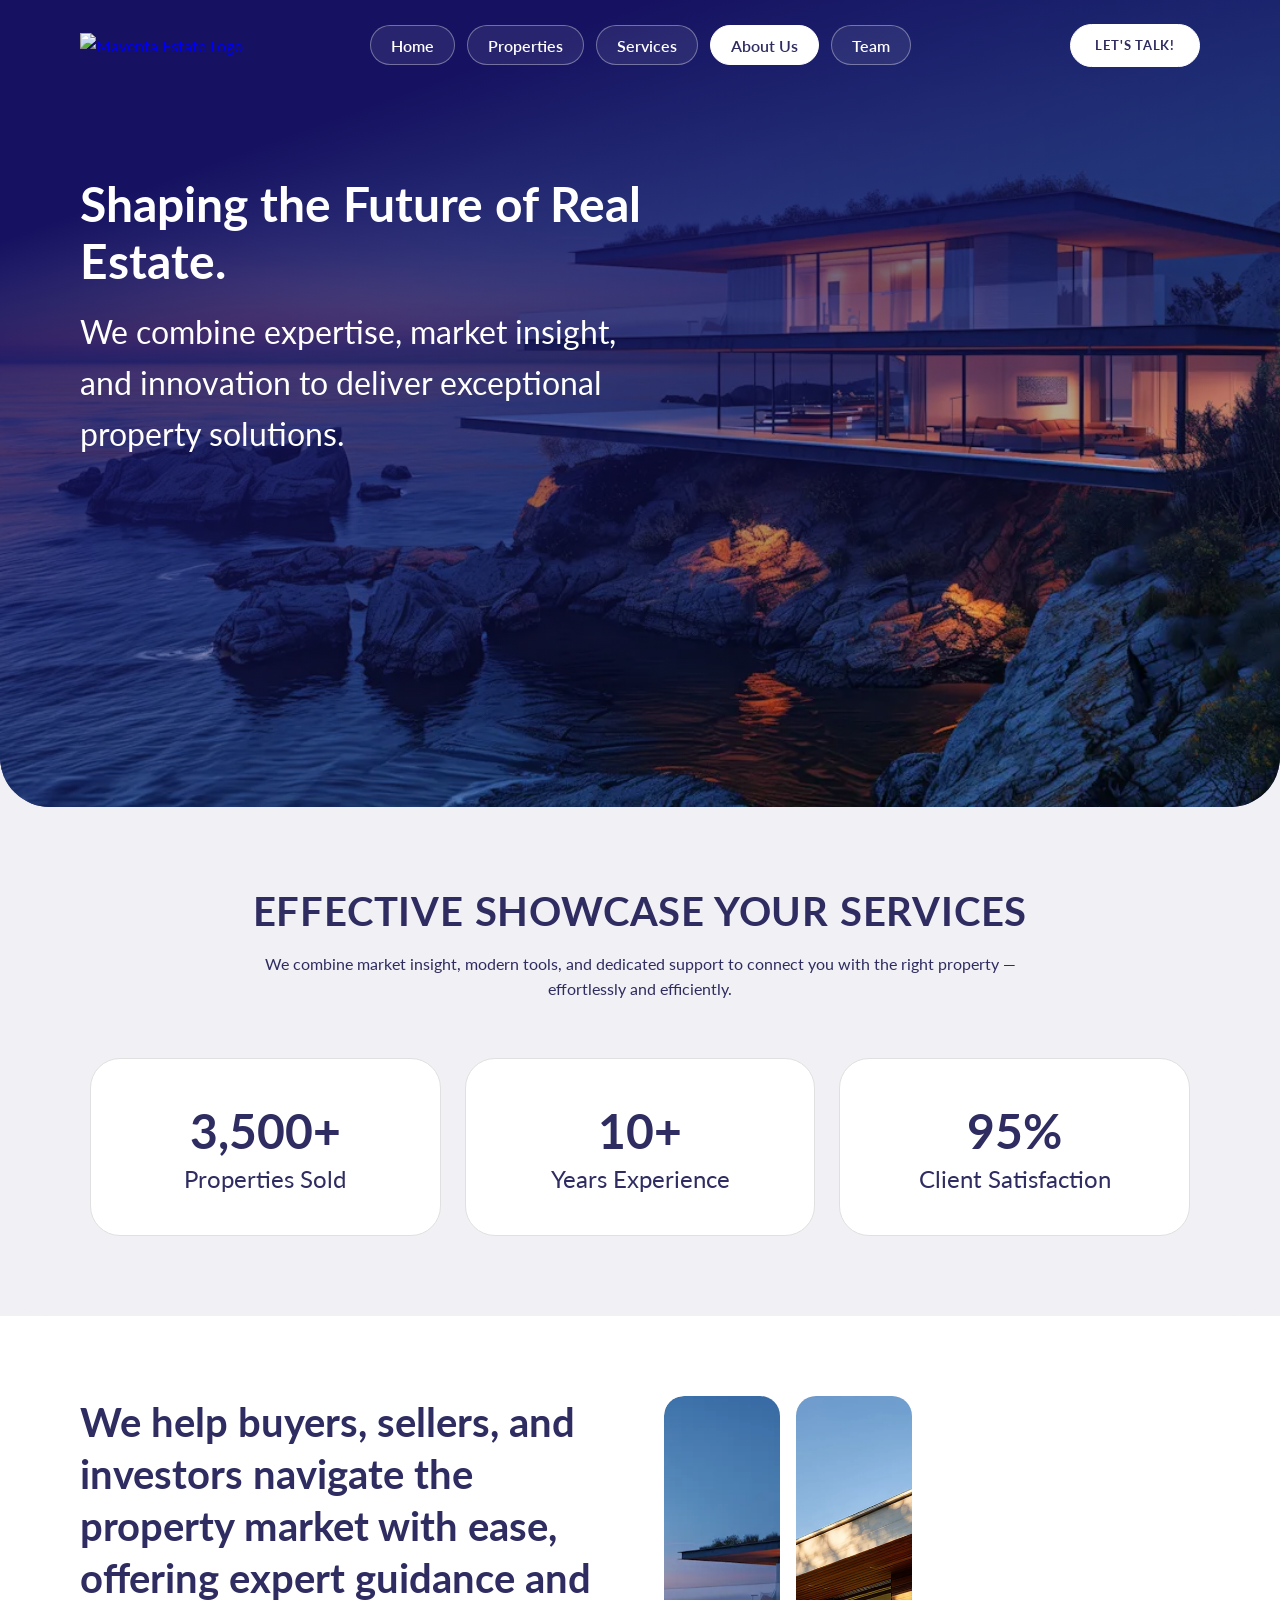
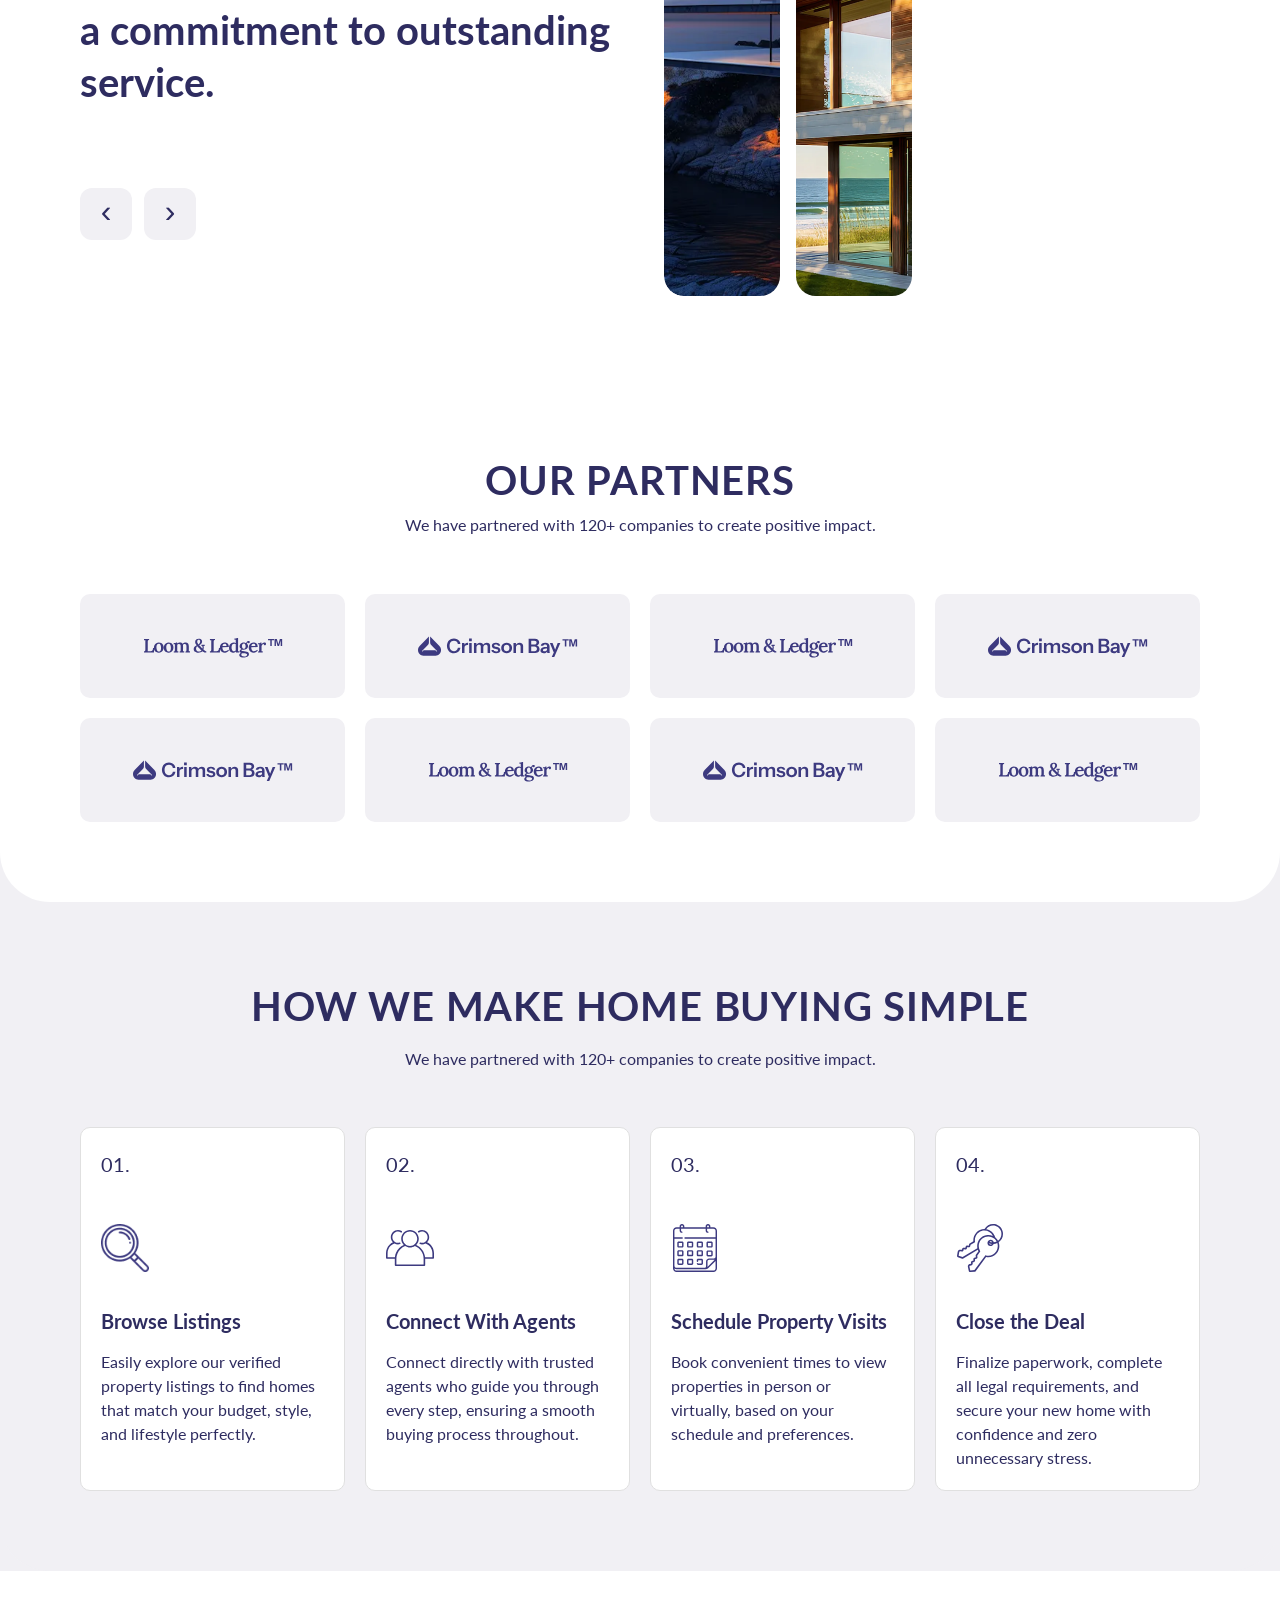
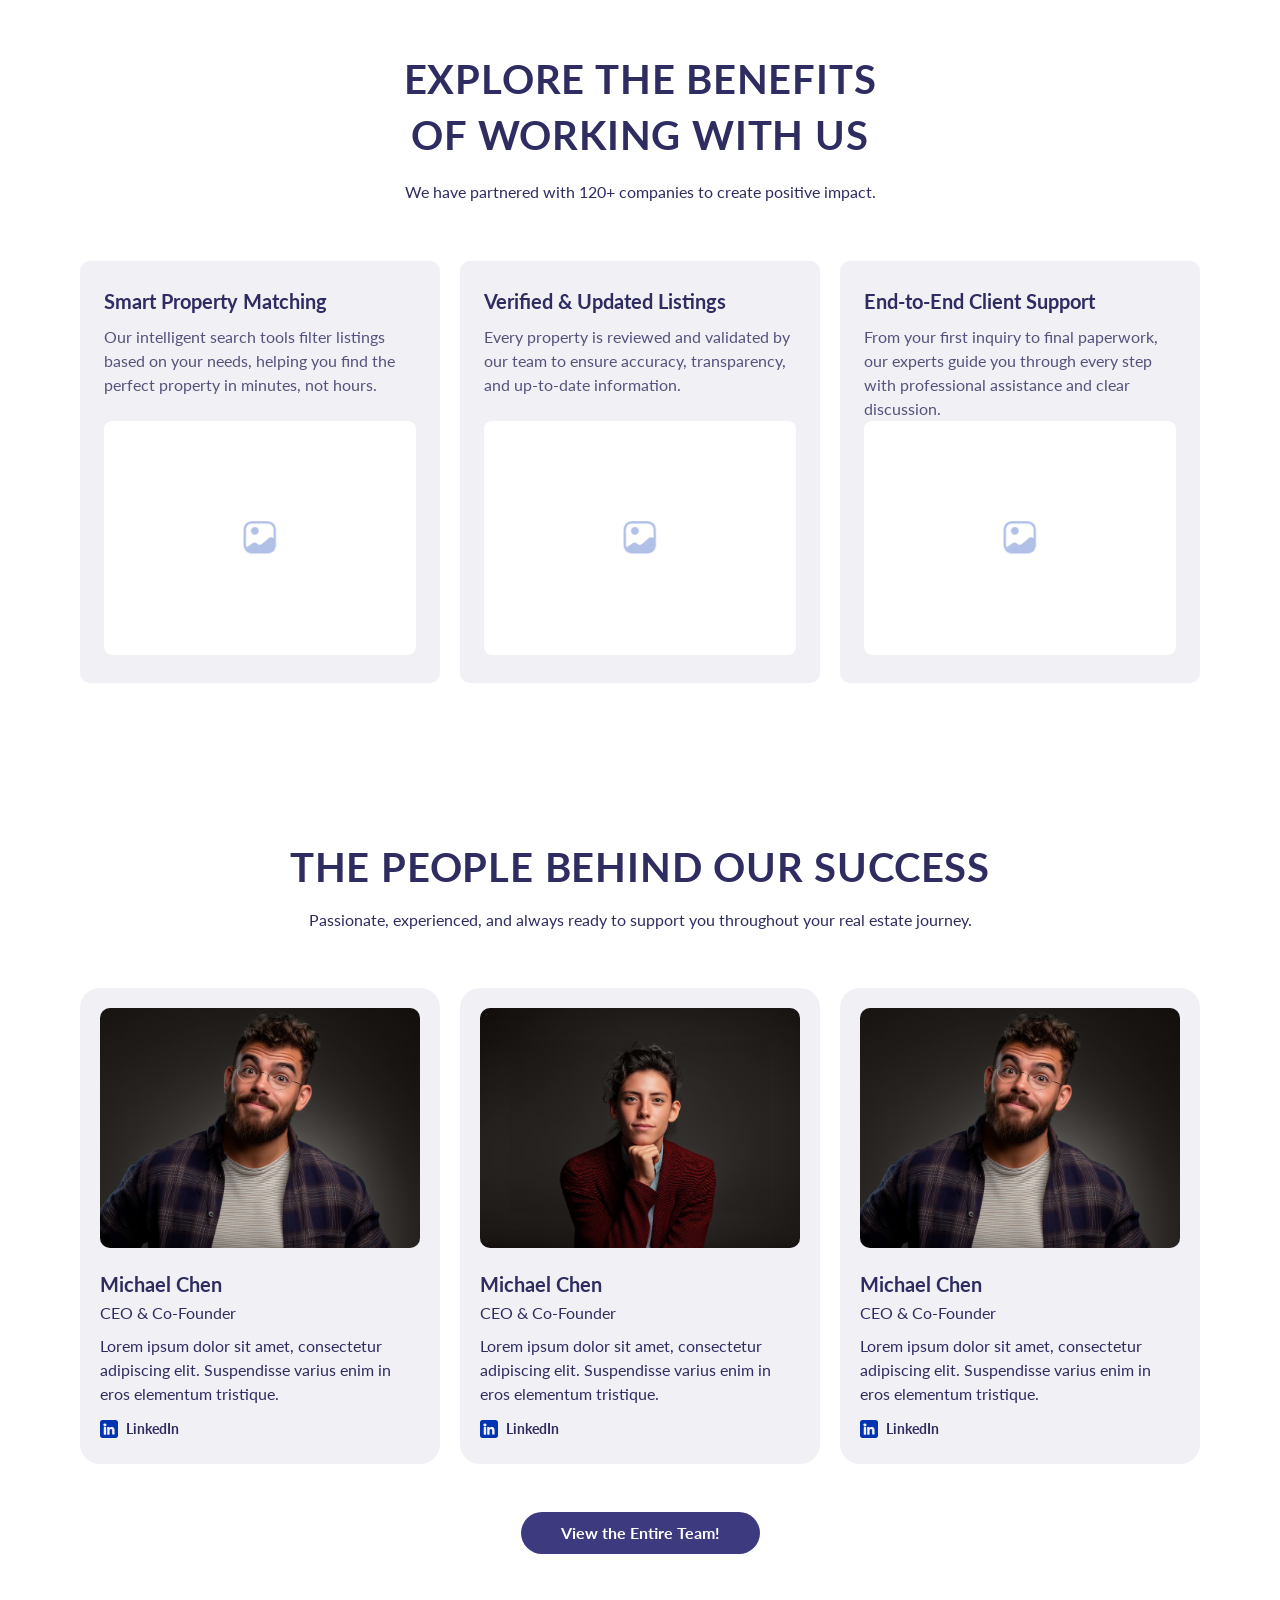
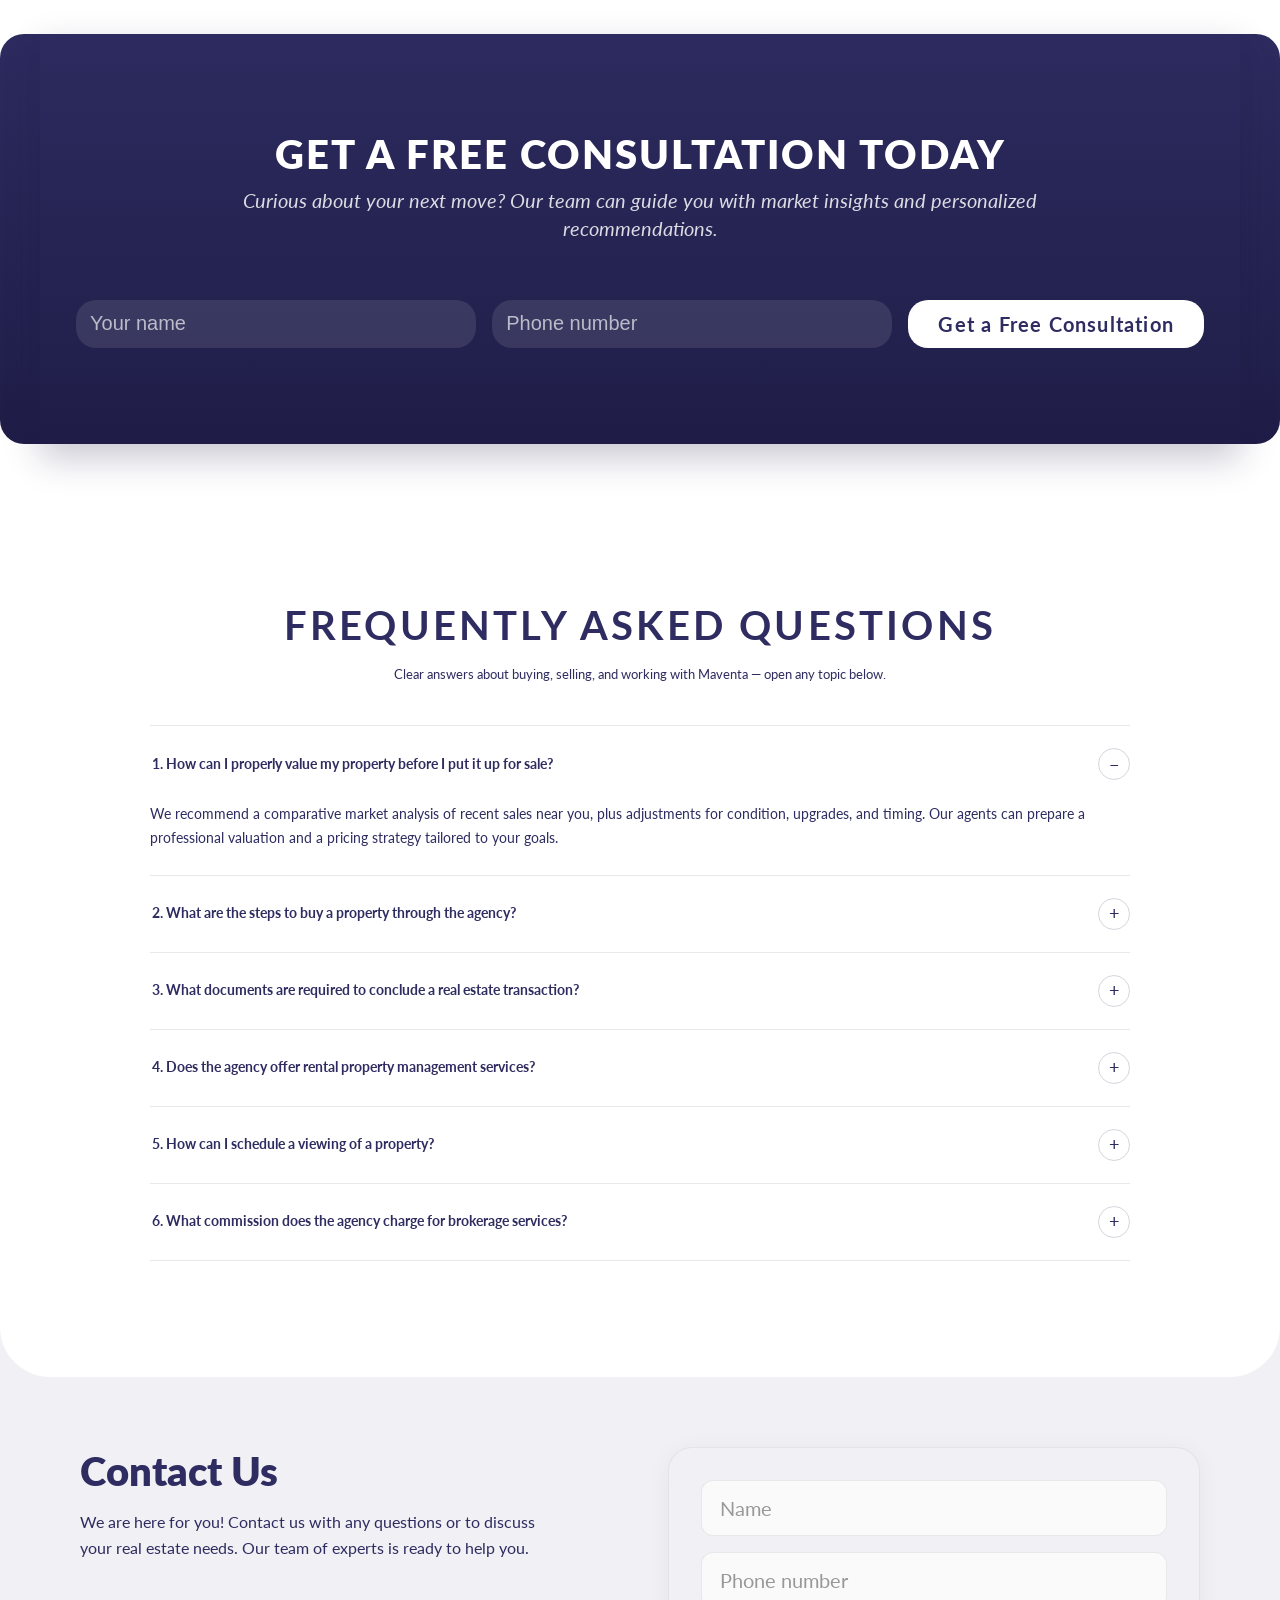
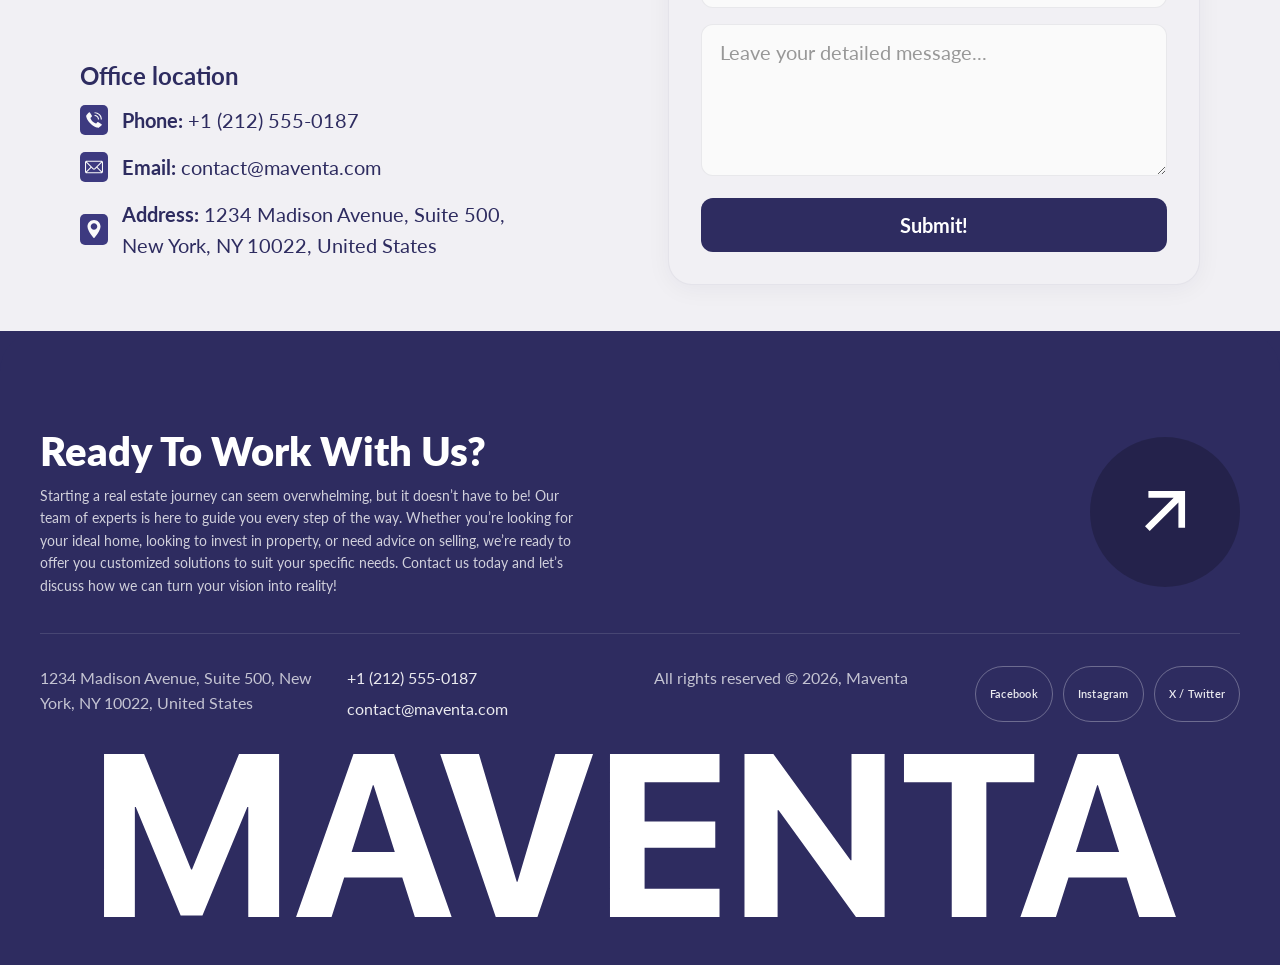
==== pages/about.html @ 4f3437b4 "feat: About us page" ====
<!doctype html>
<html lang="ro">
  <head>
    <meta charset="UTF-8" />
    <meta name="viewport" content="width=device-width, initial-scale=1.0" />
    <title>Maventa Estate — About</title>
    <link rel="preconnect" href="https://fonts.googleapis.com" />
    <link rel="preconnect" href="https://fonts.gstatic.com" crossorigin />
    <link
      href="https://fonts.googleapis.com/css2?family=Lato:wght@400;700&family=Playfair+Display:ital,wght@0,400;1,400&display=swap"
      rel="stylesheet"
    />
    <link rel="stylesheet" href="../styles/global.css" />
    <link rel="stylesheet" href="../styles/design-system.css" />
    <link rel="stylesheet" href="../styles/header.css" />
    <link rel="stylesheet" href="../styles/properties.css" />
    <link rel="stylesheet" href="../styles/home.css" />

    <link rel="stylesheet" href="../styles/about.css" />
    <link rel="stylesheet" href="../styles/footer.css" />
  </head>
  <body>
    <div class="page-shell page-shell--properties">
      <section class="prop-page-hero" aria-labelledby="prop-hero-title">
        <figure class="hero-bg-figure">
          <img
            src="../assets/about/about-hero.png"
            alt=""
            width="1200"
            height="800"
            loading="eager"
          />
        </figure>

        <div class="container">
          <header class="hero-header-container">
            <a href="../index.html" class="hero-logo">
              <img src="../assets/Logo.png" alt="Maventa Estate Logo" />
            </a>
            <div class="hero-nav-shell">
              <button
                type="button"
                class="mobile-menu-btn"
                aria-label="Toggle menu"
                aria-controls="hero-main-nav"
                aria-expanded="false"
              >
                <span></span>
                <span></span>
                <span></span>
              </button>
              <nav id="hero-main-nav" class="hero-nav" aria-label="Primary">
                <a href="../index.html" class="nav-link">Home</a>
                <a href="properties.html" class="nav-link">Properties</a>
                <a href="services.html" class="nav-link">Services</a>
                <a href="about.html" class="nav-link active" aria-current="page"
                  >About Us</a
                >
                <a href="team.html" class="nav-link">Team</a>
              </nav>
            </div>
            <a href="#contact" class="btn-talk">LET'S TALK!</a>
          </header>

          <div class="prop-page-hero__body">
            <div class="prop-page-hero__copy">
              <h1 id="prop-hero-title" class="prop-page-hero__title">
                Shaping the Future of Real Estate.
              </h1>
              <p class="prop-page-hero__subtitle">
                We combine expertise, market insight, and innovation to deliver
                exceptional property solutions.
              </p>
            </div>
          </div>
        </div>
      </section>

      <!-- Showcase Section -->
      <section class="showcase-section">
        <h2 class="showcase-section__title">
          Effective Showcase Your Services
        </h2>
        <p class="showcase-section__subtitle">
          We combine market insight, modern tools, and dedicated support to
          connect you with the right property — effortlessly and efficiently.
        </p>

        <div class="showcase-stats">
          <div class="showcase-stat">
            <p class="showcase-stat__num">3,500+</p>
            <p class="showcase-stat__label">Properties Sold</p>
          </div>
          <div class="showcase-stat">
            <p class="showcase-stat__num">10+</p>
            <p class="showcase-stat__label">Years Experience</p>
          </div>
          <div class="showcase-stat">
            <p class="showcase-stat__num">95%</p>
            <p class="showcase-stat__label">Client Satisfaction</p>
          </div>
        </div>
      </section>

      <!-- Mission / Gallery Section -->
      <section class="mission-section">
        <div class="container">
          <div class="mission-inner">
            <p class="mission-heading">
              We help buyers, sellers, and investors navigate the property
              market with ease, offering expert guidance and a commitment to
              outstanding service.
            </p>

            <div class="mission-gallery-wrapper">
              <div class="mission-gallery" id="mission-gallery">
                <div class="mission-gallery__slide">
                  <img
                    src="../assets/about/about-hero.png"
                    alt="Luxury property at dusk"
                  />
                </div>
                <div class="mission-gallery__slide">
                  <img
                    src="../assets/about/gallery-img.png"
                    alt="Modern property exterior"
                  />
                </div>
              </div>
            </div>

            <div class="mission-nav">
              <button
                class="mission-nav-btn"
                id="mission-prev"
                aria-label="Previous slide"
              >
                &#8249;
              </button>
              <button
                class="mission-nav-btn"
                id="mission-next"
                aria-label="Next slide"
              >
                &#8250;
              </button>
            </div>
          </div>
        </div>
      </section>
      <!-- Partners Section -->
      <section class="partners-section">
        <div class="container">
          <h2 class="partners-section__title">OUR PARTNERS</h2>
          <p class="partners-section__subtitle">
            We have partnered with 120+ companies to create positive impact.
          </p>

          <div class="partners-grid">
            <div class="partner-card">
              <img src="../assets/about/loom-ledger.svg" alt="Loom & Ledger" />
            </div>
            <div class="partner-card">
              <img src="../assets/about/crimson-bay.svg" alt="Crimson Bay" />
            </div>
            <div class="partner-card">
              <img src="../assets/about/loom-ledger.svg" alt="Loom & Ledger" />
            </div>
            <div class="partner-card">
              <img src="../assets/about/crimson-bay.svg" alt="Crimson Bay" />
            </div>
            <div class="partner-card">
              <img src="../assets/about/crimson-bay.svg" alt="Crimson Bay" />
            </div>
            <div class="partner-card">
              <img src="../assets/about/loom-ledger.svg" alt="Loom & Ledger" />
            </div>
            <div class="partner-card">
              <img src="../assets/about/crimson-bay.svg" alt="Crimson Bay" />
            </div>
            <div class="partner-card">
              <img src="../assets/about/loom-ledger.svg" alt="Loom & Ledger" />
            </div>
          </div>
        </div>
      </section>

      <!-- How We Work Section -->
      <section class="how-section">
        <div class="container">
          <h2 class="how-section__title">HOW WE MAKE HOME BUYING SIMPLE</h2>
          <p class="how-section__subtitle">
            We have partnered with 120+ companies to create positive impact.
          </p>

          <div class="how-grid">
            <div class="how-card">
              <span class="how-card__num">01.</span>
              <img
                src="../assets/about/search-icon.png"
                alt=""
                class="how-card__icon"
              />
              <h3 class="how-card__title">Browse Listings</h3>
              <p class="how-card__desc">
                Easily explore our verified property listings to find homes that
                match your budget, style, and lifestyle perfectly.
              </p>
            </div>
            <div class="how-card">
              <span class="how-card__num">02.</span>
              <img
                src="../assets/about/people-icon.svg"
                alt=""
                class="how-card__icon"
              />
              <h3 class="how-card__title">Connect With Agents</h3>
              <p class="how-card__desc">
                Connect directly with trusted agents who guide you through every
                step, ensuring a smooth buying process throughout.
              </p>
            </div>
            <div class="how-card">
              <span class="how-card__num">03.</span>
              <img
                src="../assets/about/calendar-icon.svg"
                alt=""
                class="how-card__icon"
              />
              <h3 class="how-card__title">Schedule Property Visits</h3>
              <p class="how-card__desc">
                Book convenient times to view properties in person or virtually,
                based on your schedule and preferences.
              </p>
            </div>
            <div class="how-card">
              <span class="how-card__num">04.</span>
              <img
                src="../assets/about/keys-icon.svg"
                alt=""
                class="how-card__icon"
              />
              <h3 class="how-card__title">Close the Deal</h3>
              <p class="how-card__desc">
                Finalize paperwork, complete all legal requirements, and secure
                your new home with confidence and zero unnecessary stress.
              </p>
            </div>
          </div>
        </div>
      </section>

      <!-- Benefits Section -->
      <section class="benefits-section">
        <div class="container">
          <h2 class="benefits-section__title">
            EXPLORE THE BENEFITS<br />OF WORKING WITH US
          </h2>
          <p class="benefits-section__subtitle">
            We have partnered with 120+ companies to create positive impact.
          </p>

          <div class="benefits-grid">
            <div class="benefit-card">
              <h3 class="benefit-card__title">Smart Property Matching</h3>
              <p class="benefit-card__desc">
                Our intelligent search tools filter listings based on your
                needs, helping you find the perfect property in minutes, not
                hours.
              </p>
              <div class="benefit-card__img">
                <img
                  src="../assets/about/default-img.png"
                  alt="Smart Property Matching"
                />
              </div>
            </div>
            <div class="benefit-card">
              <h3 class="benefit-card__title">
                Verified &amp; Updated Listings
              </h3>
              <p class="benefit-card__desc">
                Every property is reviewed and validated by our team to ensure
                accuracy, transparency, and up-to-date information.
              </p>
              <div class="benefit-card__img">
                <img
                  src="../assets/about/default-img.png"
                  alt="Verified Listings"
                />
              </div>
            </div>
            <div class="benefit-card">
              <h3 class="benefit-card__title">End-to-End Client Support</h3>
              <p class="benefit-card__desc">
                From your first inquiry to final paperwork, our experts guide
                you through every step with professional assistance and clear
                discussion.
              </p>
              <div class="benefit-card__img">
                <img
                  src="../assets/about/default-img.png"
                  alt="Client Support"
                />
              </div>
            </div>
          </div>
        </div>
      </section>

      <!-- Team Section -->
      <section class="team-preview-section">
        <div class="container">
          <h2 class="team-preview__title">THE PEOPLE BEHIND OUR SUCCESS</h2>
          <p class="team-preview__subtitle">
            Passionate, experienced, and always ready to support you throughout
            your real estate journey.
          </p>

          <div class="team-preview-grid">
            <div class="team-preview-card">
              <div class="team-preview-card__photo">
                <img src="../assets/about/guy1.png" alt="Michael Chen" />
              </div>
              <h3 class="team-preview-card__name">Michael Chen</h3>
              <p class="team-preview-card__role">CEO &amp; Co-Founder</p>
              <p class="team-preview-card__bio">
                Lorem ipsum dolor sit amet, consectetur adipiscing elit.
                Suspendisse varius enim in eros elementum tristique.
              </p>
              <a
                href="https://linkedin.com"
                class="team-preview-card__linkedin"
                target="_blank"
                rel="noopener"
              >
                <img
                  src="../assets/about/linkedin.svg"
                  alt=""
                  width="18"
                  height="18"
                />
                LinkedIn
              </a>
            </div>
            <div class="team-preview-card">
              <div class="team-preview-card__photo">
                <img src="../assets/about/guy2.png" alt="Michael Chen" />
              </div>
              <h3 class="team-preview-card__name">Michael Chen</h3>
              <p class="team-preview-card__role">CEO &amp; Co-Founder</p>
              <p class="team-preview-card__bio">
                Lorem ipsum dolor sit amet, consectetur adipiscing elit.
                Suspendisse varius enim in eros elementum tristique.
              </p>
              <a
                href="https://linkedin.com"
                class="team-preview-card__linkedin"
                target="_blank"
                rel="noopener"
              >
                <img
                  src="../assets/about/linkedin.svg"
                  alt=""
                  width="18"
                  height="18"
                />
                LinkedIn
              </a>
            </div>
            <div class="team-preview-card">
              <div class="team-preview-card__photo">
                <img src="../assets/about/guy1.png" alt="Michael Chen" />
              </div>
              <h3 class="team-preview-card__name">Michael Chen</h3>
              <p class="team-preview-card__role">CEO &amp; Co-Founder</p>
              <p class="team-preview-card__bio">
                Lorem ipsum dolor sit amet, consectetur adipiscing elit.
                Suspendisse varius enim in eros elementum tristique.
              </p>
              <a
                href="https://linkedin.com"
                class="team-preview-card__linkedin"
                target="_blank"
                rel="noopener"
              >
                <img
                  src="../assets/about/linkedin.svg"
                  alt=""
                  width="18"
                  height="18"
                />
                LinkedIn
              </a>
            </div>
          </div>

          <div class="team-preview__cta">
            <a href="team.html" class="btn-team">View the Entire Team!</a>
          </div>
        </div>
      </section>

      <section
        class="consultation-section"
        aria-labelledby="consultation-title"
      >
        <div class="container consultation-section__container-about">
          <div class="consultation-section__card">
            <h2 id="consultation-title" class="consultation-section__title">
              GET A FREE CONSULTATION TODAY
            </h2>
            <p class="consultation-section__subtitle">
              Curious about your next move? Our team can guide you with market
              insights and personalized recommendations.
            </p>
            <form class="consultation-section__form" action="#" method="post">
              <label class="sr-only" for="consultation-name">Name</label>
              <input
                id="consultation-name"
                class="consultation-section__input"
                type="text"
                name="name"
                placeholder="Your name"
                autocomplete="name"
                required
              />
              <label class="sr-only" for="consultation-phone"
                >Phone number</label
              >
              <input
                id="consultation-phone"
                class="consultation-section__input"
                type="tel"
                name="phone"
                placeholder="Phone number"
                autocomplete="tel"
                required
              />
              <button class="consultation-section__button" type="submit">
                Get a Free Consultation
              </button>
            </form>
          </div>
        </div>
      </section>

      <section class="faq-section" id="faq" aria-labelledby="faq-heading">
        <div class="container">
          <div class="faq-section__panel">
            <header class="faq-section__header">
              <h2 id="faq-heading" class="faq-section__title">
                FREQUENTLY ASKED QUESTIONS
              </h2>
              <p class="faq-section__intro">
                Clear answers about buying, selling, and working with Maventa —
                open any topic below.
              </p>
            </header>
            <div class="faq-accordion">
              <details class="faq-item" open>
                <summary class="faq-item__summary">
                  <span class="faq-item__question"
                    >1. How can I properly value my property before I put it up
                    for sale?</span
                  >
                  <span class="faq-item__icon" aria-hidden="true"></span>
                </summary>
                <div class="faq-item__body">
                  <p>
                    We recommend a comparative market analysis of recent sales
                    near you, plus adjustments for condition, upgrades, and
                    timing. Our agents can prepare a professional valuation and
                    a pricing strategy tailored to your goals.
                  </p>
                </div>
              </details>
              <details class="faq-item">
                <summary class="faq-item__summary">
                  <span class="faq-item__question"
                    >2. What are the steps to buy a property through the
                    agency?</span
                  >
                  <span class="faq-item__icon" aria-hidden="true"></span>
                </summary>
                <div class="faq-item__body">
                  <p>
                    Typically: define your budget and preferences, view
                    shortlisted properties, make an offer, complete due
                    diligence and financing, then sign contracts and close. We
                    guide you at each step and coordinate with lenders and legal
                    counsel as needed.
                  </p>
                </div>
              </details>
              <details class="faq-item">
                <summary class="faq-item__summary">
                  <span class="faq-item__question"
                    >3. What documents are required to conclude a real estate
                    transaction?</span
                  >
                  <span class="faq-item__icon" aria-hidden="true"></span>
                </summary>
                <div class="faq-item__body">
                  <p>
                    Common requirements include proof of identity, title and
                    survey documents, disclosure forms, purchase agreement, and
                    lender paperwork when a mortgage is involved. We provide a
                    checklist specific to your sale or purchase.
                  </p>
                </div>
              </details>
              <details class="faq-item">
                <summary class="faq-item__summary">
                  <span class="faq-item__question"
                    >4. Does the agency offer rental property management
                    services?</span
                  >
                  <span class="faq-item__icon" aria-hidden="true"></span>
                </summary>
                <div class="faq-item__body">
                  <p>
                    Yes. We can help market your rental, screen tenants, prepare
                    leases, and coordinate ongoing management tasks so landlords
                    and tenants have a smooth experience.
                  </p>
                </div>
              </details>
              <details class="faq-item">
                <summary class="faq-item__summary">
                  <span class="faq-item__question"
                    >5. How can I schedule a viewing of a property?</span
                  >
                  <span class="faq-item__icon" aria-hidden="true"></span>
                </summary>
                <div class="faq-item__body">
                  <p>
                    Call us, email, or use the contact form on this page with
                    the property reference and your preferred times. We will
                    confirm an appointment and send any access details you need.
                  </p>
                </div>
              </details>
              <details class="faq-item">
                <summary class="faq-item__summary">
                  <span class="faq-item__question"
                    >6. What commission does the agency charge for brokerage
                    services?</span
                  >
                  <span class="faq-item__icon" aria-hidden="true"></span>
                </summary>
                <div class="faq-item__body">
                  <p>
                    Commission structures depend on the type of transaction and
                    local market practice. We explain fees upfront in writing so
                    there are no surprises before you sign a representation
                    agreement.
                  </p>
                </div>
              </details>
            </div>
          </div>
        </div>
      </section>

      <section
        class="contact-section"
        id="contact"
        aria-labelledby="contact-heading"
      >
        <div class="container contact-section__inner">
          <div class="contact-section__info">
            <h2 id="contact-heading" class="contact-section__title">
              Contact Us
            </h2>
            <p class="contact-section__lead">
              We are here for you! Contact us with any questions or to discuss
              your real estate needs. Our team of experts is ready to help you.
            </p>
            <h3 class="contact-section__subhead">Office location</h3>
            <ul class="contact-section__list">
              <li class="contact-section__row">
                <span class="contact-section__icon" aria-hidden="true">
                  <img src="/assets/icons/phone.svg" />
                </span>
                <a class="contact-section__link" href="tel:+12125550187">
                  <span style="font-weight: bold">Phone:</span>
                  +1 (212) 555-0187
                </a>
              </li>
              <li class="contact-section__row">
                <span class="contact-section__icon" aria-hidden="true">
                  <img src="/assets/icons/email.svg" />
                </span>
                <a
                  class="contact-section__link"
                  href="mailto:contact@maventa.com"
                >
                  <span style="font-weight: bold">Email: </span
                  >contact@maventa.com</a
                >
              </li>
              <li class="contact-section__row">
                <span class="contact-section__icon" aria-hidden="true">
                  <img src="/assets/icons/address.svg" />
                </span>
                <span class="contact-section__text">
                  <a
                    href="https://www.google.com/maps?q=1234+Madison+Avenue,+Suite+500,+New+York,+NY+10022,+USA"
                    target="_blank"
                    rel="noopener noreferrer"
                  >
                    <span style="font-weight: bold">Address: </span>
                    1234 Madison Avenue, Suite 500, New York, NY 10022, United
                    States
                  </a>
                </span>
              </li>
            </ul>
          </div>
          <div class="contact-section__form-wrap">
            <form class="contact-section__form" action="#" method="post">
              <label class="sr-only" for="contact-name">Name</label>
              <input
                id="contact-name"
                class="contact-section__input"
                type="text"
                name="name"
                placeholder="Name"
                autocomplete="name"
                required
              />
              <label class="sr-only" for="contact-phone">Phone number</label>
              <input
                id="contact-phone"
                class="contact-section__input"
                type="tel"
                name="phone"
                placeholder="Phone number"
                autocomplete="tel"
              />
              <label class="sr-only" for="contact-message">Message</label>
              <textarea
                id="contact-message"
                class="contact-section__textarea"
                name="message"
                rows="5"
                placeholder="Leave your detailed message..."
                required
              ></textarea>
              <button type="submit" class="contact-section__submit">
                Submit!
              </button>
            </form>
          </div>
        </div>
      </section>

      <footer class="site-footer">
        <div class="site-footer__curve" aria-hidden="true"></div>
        <div class="container site-footer__top">
          <div class="site-footer__cta-copy">
            <h2 class="site-footer__cta-title">Ready To Work With Us?</h2>
            <p class="site-footer__cta-text">
              Starting a real estate journey can seem overwhelming, but it
              doesn’t have to be! Our team of experts is here to guide you every
              step of the way. Whether you’re looking for your ideal home,
              looking to invest in property, or need advice on selling, we’re
              ready to offer you customized solutions to suit your specific
              needs. Contact us today and let’s discuss how we can turn your
              vision into reality!
            </p>
          </div>
          <a
            href="#contact"
            class="site-footer__cta-btn"
            aria-label="Go to contact form"
          >
            <img src="/assets/icons/arrow-right-up.svg" />
          </a>
        </div>
        <div class="container site-footer__meta">
          <p class="site-footer__col site-footer__address">
            <a
              href="https://maps.google.com/?q=1234+Madison+Avenue,+Suite+500,+New+York,+NY+10022,+United+States"
              target="_blank"
              rel="noreferrer"
            >
              1234 Madison Avenue, Suite 500, New York, NY 10022, United States
            </a>
          </p>
          <div class="site-footer__col site-footer__reach">
            <a href="tel:+12125550187">+1 (212) 555-0187</a>
            <a href="mailto:contact@maventa.com">contact@maventa.com</a>
          </div>
          <p class="site-footer__col site-footer__legal">
            All rights reserved © <span id="footer-year">2026</span>, Maventa
          </p>
          <div class="site-footer__col site-footer__social">
            <a href="#" class="site-footer__social-link">Facebook</a>
            <a href="#" class="site-footer__social-link">Instagram</a>
            <a href="#" class="site-footer__social-link">X / Twitter</a>
          </div>
        </div>
        <div class="container">
          <div class="site-footer-logo">
            <img src="../assets/home/MAVENTA.svg" />
          </div>
        </div>
      </footer>
    </div>

    <script defer src="../js/main.js"></script>
  </body>
</html>
---- styles/global.css ----
/* ============================================
   GLOBAL THEME CONFIGURATION
   ============================================ */

/* ========== CSS Variables ========== */
:root {
  /* Font Family */
  --font-family: "Lato", sans-serif;

  /* Typography Sizes */
  --heading-1: 32px;
  --heading-2: 28px;
  --heading-3: 22px;
  --heading-4: 24px;
  --heading-5: 20px;
  --heading-6: 16px;
  --subtitle-1: 20px;
  --subtitle-2: 18px;
  --subtitle-3: 14px;
  --body-1: 16px;
  --body-2: 14px;
  --body-3: 12px;

  /* Spacing */
  --spacing-1: 1px;
  --spacing-2: 2px;
  --spacing-10: 10px;
  --spacing-15: 15px;
  --spacing-18: 18px;
  --spacing-20: 20px;
  --spacing-30: 30px;
  --spacing-50: 50px;
  --spacing-70: 70px;
  --spacing-100: 100px;
  --spacing-150: 150px;

  /* Neutral Colors */
  --color-black: #000000;
  --color-white: #ffffff;

  /* Primary Colors (Purple/Blue) */
  --primary-lighter: #f1f0f4;
  --primary-light: #ecebf2;
  --primary-light-hover: #e2e1ec;
  --primary-main: #3d3a80;
  --primary-main-hover: #373473;
  --primary-dark: #2e2c60;
  --primary-dark-hover: #25234d;
  --primary-darker: #2e2c60;

  /* Blue Colors */
  --blue-main: #4a90e2;

  /* Red Colors */
  --red-main: #e24a4a;

  /* Grey Colors */
  --grey-50: #f8f8f8;
  --grey-100: #e0e0e0;
  --grey-200: #c8c8c8;
  --grey-300: #b0b0b0;
  --grey-400: #989898;
  --grey-500: #808080;
  --grey-600: #686868;
  --grey-700: #505050;
  --grey-800: #383838;
  --grey-900: #202020;

  /* Extended spacing (design system alignment) */
  --spacing-4: 4px;
  --spacing-6: 6px;
  --spacing-8: 8px;
  --spacing-12: 12px;
  --spacing-14: 14px;
  --spacing-22: 22px;

  /* Radius & layout tokens */
  --radius-pill: 999px;
  --radius-card: 18px;
  --radius-button: 10px;
  --radius-sm: 4px;
  --radius-xs: 2px;
  --border-width-thin: 1px;

  /* Sizing */
  --size-logo: 56px;
  --size-icon-md: 24px;
  --size-touch: 44px;
  --layout-search-min: 180px;
  --layout-search-max: 860px;
  --blur-sm: 8px;
  --blur-md: 10px;

  /* Alpha — white on dark UI */
  --alpha-white-10: rgba(255, 255, 255, 0.1);
  --alpha-white-12: rgba(255, 255, 255, 0.12);
  --alpha-white-14: rgba(255, 255, 255, 0.14);
  --alpha-white-18: rgba(255, 255, 255, 0.18);
  --alpha-white-20: rgba(255, 255, 255, 0.2);
  --alpha-white-22: rgba(255, 255, 255, 0.22);
  --alpha-white-24: rgba(255, 255, 255, 0.24);
  --alpha-white-25: rgba(255, 255, 255, 0.25);
  --alpha-white-28: rgba(255, 255, 255, 0.28);
  --alpha-white-30: rgba(255, 255, 255, 0.3);
  --alpha-white-35: rgba(255, 255, 255, 0.35);
  --alpha-white-45: rgba(255, 255, 255, 0.45);
  --alpha-white-65: rgba(255, 255, 255, 0.65);
  --alpha-white-82: rgba(255, 255, 255, 0.82);
  --alpha-white-75: rgba(255, 255, 255, 0.75);
  --alpha-white-76: rgba(255, 255, 255, 0.76);
  --alpha-white-78: rgba(255, 255, 255, 0.78);
  --alpha-white-80: rgba(255, 255, 255, 0.8);
  --alpha-white-85: rgba(255, 255, 255, 0.85);
  --alpha-white-88: rgba(255, 255, 255, 0.88);
  --alpha-white-90: rgba(255, 255, 255, 0.9);
  --alpha-white-92: rgba(255, 255, 255, 0.92);
  --alpha-white-95: rgba(255, 255, 255, 0.95);
  --surface-glass-light: rgba(255, 255, 255, 0.92);

  /* Alpha — black / overlays */
  --alpha-black-15: rgba(0, 0, 0, 0.15);
  --alpha-black-18: rgba(0, 0, 0, 0.18);
  --alpha-black-22: rgba(0, 0, 0, 0.22);
  --alpha-black-25: rgba(0, 0, 0, 0.25);
  --alpha-black-28: rgba(0, 0, 0, 0.28);
  --alpha-black-30: rgba(0, 0, 0, 0.3);
  --alpha-black-40: rgba(0, 0, 0, 0.4);

  /* Alpha — primary brand */
  --alpha-primary-04: rgba(61, 58, 128, 0.04);
  --alpha-primary-08: rgba(61, 58, 128, 0.08);
  --alpha-primary-12: rgba(61, 58, 128, 0.12);
  --alpha-primary-14: rgba(61, 58, 128, 0.14);
  --alpha-primary-18: rgba(61, 58, 128, 0.18);
  --alpha-primary-25: rgba(61, 58, 128, 0.25);
  --alpha-primary-35: rgba(61, 58, 128, 0.35);
  --alpha-primary-10: rgba(61, 58, 128, 0.1);
  --alpha-primary-20: rgba(61, 58, 128, 0.2);

  /* Nav pill (distinct from --primary-main) */
  --nav-pill-bg: rgba(66, 63, 141, 0.9);
  --nav-pill-bg-hover: rgba(88, 84, 168, 0.98);

  /* Hero image overlay (preserves existing look) */
  --overlay-hero-deep-40: rgba(10, 10, 51, 0.4);
  --overlay-hero-deep-20: rgba(10, 10, 51, 0.2);
  --overlay-hero-deep-50: rgba(10, 10, 51, 0.5);
  --overlay-hero-deep-30: rgba(10, 10, 51, 0.3);
  --overlay-hero-bottom: rgba(0, 0, 0, 0.3);
  --overlay-hero-bottom-strong: rgba(0, 0, 0, 0.4);
  --overlay-hero-mobile-strong: rgba(10, 10, 51, 0.5);
  --overlay-hero-mobile-mid: rgba(10, 10, 51, 0.3);

  --alpha-white-20: rgba(255, 255, 255, 0.2);
  --radius-card-relaxed: 22px;

  /* Alpha — primary-darker surfaces */
  --alpha-primary-darker-12: rgba(29, 27, 68, 0.12);
  --alpha-primary-darker-95: rgba(29, 27, 68, 0.95);

  /* Shadows (elevation) */
  --shadow-card: 0 10px 24px rgba(0, 0, 0, 0.06);
  --shadow-card-lg: 0 10px 28px rgba(0, 0, 0, 0.06);
  --shadow-card-hover: 0 16px 40px rgba(0, 0, 0, 0.1);
  --shadow-card-featured-hover: 0 20px 48px rgba(29, 27, 68, 0.12);
  --shadow-elevated-sm: 0 6px 16px rgba(0, 0, 0, 0.18);
  --shadow-elevated-md: 0 10px 22px rgba(0, 0, 0, 0.22);
  --shadow-elevated-lg: 0 10px 24px rgba(0, 0, 0, 0.25);
  --shadow-nav-pill:
    0 1px 3px rgba(0, 0, 0, 0.3), inset 0 1px 0 rgba(255, 255, 255, 0.2);
  --shadow-nav-pill-hover:
    0 6px 16px rgba(0, 0, 0, 0.28), inset 0 1px 0 rgba(255, 255, 255, 0.28);
  --shadow-nav-active:
    0 2px 5px rgba(0, 0, 0, 0.4), inset 0 1px 0 rgba(255, 255, 255, 0.25);
  --shadow-text-hero: 0 2px 10px rgba(0, 0, 0, 0.3);
  --shadow-text-hero-sm: 0 2px 8px rgba(0, 0, 0, 0.3);
  --shadow-discover: 0 4px 14px rgba(0, 0, 0, 0.15);
  --shadow-discover-hover: 0 10px 28px rgba(0, 0, 0, 0.28);
  --shadow-nav-mobile: 0 16px 32px rgba(0, 0, 0, 0.3);
  --shadow-card-btn: 0 2px 8px rgba(61, 58, 128, 0.1);
  --shadow-card-btn-hover: 0 8px 20px rgba(61, 58, 128, 0.35);
  --shadow-card-btn-active: 0 2px 8px rgba(61, 58, 128, 0.2);
  --shadow-inset-nav-mobile: inset 0 0 0 1px rgba(255, 255, 255, 0.2);
  --shadow-focus-ring: 0 0 0 2px var(--color-white);
}

/* ========== Global Reset & Base Styles ========== */
* {
  margin: 0;
  padding: 0;
  box-sizing: border-box;
}

body {
  font-family: var(--font-family);
  font-size: var(--body-1);
  line-height: 1.6;
  color: var(--primary-darker);
  background-color: #f1f0f4;
  -webkit-font-smoothing: antialiased;
  -moz-osx-font-smoothing: grayscale;
}

/* ========== Typography ========== */
h1,
.h1 {
  font-size: var(--heading-1);
  font-weight: bold;
  color: var(--primary-darker);
  line-height: 1.2;
  margin-bottom: var(--spacing-20);
}

h2,
.h2 {
  font-size: var(--heading-2);
  font-weight: bold;
  color: var(--primary-darker);
  line-height: 1.2;
  margin-bottom: var(--spacing-20);
}

h3,
.h3 {
  font-size: var(--heading-3);
  font-weight: bold;
  color: var(--primary-darker);
  line-height: 1.2;
  margin-bottom: var(--spacing-15);
}

h4,
.h4 {
  font-size: var(--heading-4);
  font-weight: bold;
  color: var(--primary-darker);
  line-height: 1.2;
  margin-bottom: var(--spacing-15);
}

h5,
.h5 {
  font-size: var(--heading-5);
  font-weight: bold;
  color: var(--primary-darker);
  line-height: 1.2;
  margin-bottom: var(--spacing-15);
}

h6,
.h6 {
  font-size: var(--heading-6);
  font-weight: bold;
  color: var(--primary-darker);
  line-height: 1.2;
  margin-bottom: var(--spacing-10);
}

.subtitle-1 {
  font-size: var(--subtitle-1);
  line-height: 1.5;
  margin-bottom: var(--spacing-10);
}

.subtitle-2 {
  font-size: var(--subtitle-2);
  line-height: 1.5;
  margin-bottom: var(--spacing-10);
}

.subtitle-3 {
  font-size: var(--subtitle-3);
  line-height: 1.5;
  margin-bottom: var(--spacing-10);
}

.body-1 {
  font-size: var(--body-1);
  line-height: 1.6;
  margin-bottom: var(--spacing-10);
}

.body-2 {
  font-size: var(--body-2);
  line-height: 1.6;
  margin-bottom: var(--spacing-10);
}

/* ========== Utility Classes ========== */
.container {
  max-width: 1200px;
  margin: 0 auto;
  padding: var(--spacing-20);
}

.section {
  margin-bottom: var(--spacing-50);
}

/* Spacing Utilities */
.mt-1 {
  margin-top: var(--spacing-1);
}
.mt-10 {
  margin-top: var(--spacing-10);
}
.mt-15 {
  margin-top: var(--spacing-15);
}
.mt-20 {
  margin-top: var(--spacing-20);
}
.mt-30 {
  margin-top: var(--spacing-30);
}
.mt-50 {
  margin-top: var(--spacing-50);
}
.mt-70 {
  margin-top: var(--spacing-70);
}
.mt-100 {
  margin-top: var(--spacing-100);
}
.mt-150 {
  margin-top: var(--spacing-150);
}

.mb-1 {
  margin-bottom: var(--spacing-1);
}
.mb-10 {
  margin-bottom: var(--spacing-10);
}
.mb-15 {
  margin-bottom: var(--spacing-15);
}
.mb-20 {
  margin-bottom: var(--spacing-20);
}
.mb-30 {
  margin-bottom: var(--spacing-30);
}
.mb-50 {
  margin-bottom: var(--spacing-50);
}
.mb-70 {
  margin-bottom: var(--spacing-70);
}
.mb-100 {
  margin-bottom: var(--spacing-100);
}
.mb-150 {
  margin-bottom: var(--spacing-150);
}

.p-1 {
  padding: var(--spacing-1);
}
.p-10 {
  padding: var(--spacing-10);
}
.p-15 {
  padding: var(--spacing-15);
}
.p-20 {
  padding: var(--spacing-20);
}
.p-30 {
  padding: var(--spacing-30);
}
.p-50 {
  padding: var(--spacing-50);
}
.p-70 {
  padding: var(--spacing-70);
}
.p-100 {
  padding: var(--spacing-100);
}
.p-150 {
  padding: var(--spacing-150);
}
---- styles/header.css ----
/* Home hero header */
.hero-header-container {
  position: relative;
  display: grid;
  grid-template-columns: minmax(0, 1fr) auto minmax(0, 1fr);
  align-items: center;
  column-gap: clamp(12px, 2vw, 24px);
  padding: 24px 0;
  width: 100%;
}

.hero-header-container .hero-logo {
  justify-self: start;
  align-self: center;
}

.hero-header-container .btn-talk {
  justify-self: end;
  align-self: center;
}

.hero-header-container > .hero-nav-shell {
  justify-self: center;
  position: relative;
  display: flex;
  align-items: center;
  justify-content: center;
}

.hero-header-container > .hero-nav {
  justify-self: center;
}

.hero-nav {
  display: flex;
  flex-wrap: wrap;
  align-items: center;
  justify-content: center;
  gap: 12px;
}

.mobile-menu-btn {
  display: none;
  flex-direction: column;
  justify-content: center;
  gap: 5px;
  padding: 10px 12px;
  border-radius: 10px;
  border: 1px solid rgba(255, 255, 255, 0.35);
  background: rgba(0, 0, 0, 0.18);
  cursor: pointer;
  z-index: 25;
  flex-shrink: 0;
  transition:
    background 0.2s ease,
    border-color 0.2s ease;
}

.mobile-menu-btn:hover {
  background: rgba(255, 255, 255, 0.12);
  border-color: rgba(255, 255, 255, 0.5);
}

.mobile-menu-btn span {
  display: block;
  width: 22px;
  height: 2px;
  border-radius: 1px;
  background: var(--color-white);
  transition:
    transform 0.25s ease,
    opacity 0.25s ease;
}

.mobile-menu-btn[aria-expanded="true"] span:nth-child(1) {
  transform: translateY(7px) rotate(45deg);
}

.mobile-menu-btn[aria-expanded="true"] span:nth-child(2) {
  opacity: 0;
}

.mobile-menu-btn[aria-expanded="true"] span:nth-child(3) {
  transform: translateY(-7px) rotate(-45deg);
}

.mobile-menu-btn:focus-visible {
  outline: 2px solid var(--color-white);
  outline-offset: 2px;
}

.hero-nav .nav-link {
  display: inline-flex;
  align-items: center;
  justify-content: center;
  min-height: 40px;
  padding: 0 20px;
  border-radius: 25px;
  font-size: 16px;
  font-weight: 600;
  color: var(--color-white);
  text-decoration: none;
  border: 1px solid rgba(255, 255, 255, 0.35);
  background: rgba(255, 255, 255, 0.08);
  transition:
    background 0.2s ease,
    color 0.2s ease,
    border-color 0.2s ease;
}

.hero-nav .nav-link:hover {
  background: rgba(255, 255, 255, 0.14);
}

.hero-nav .nav-link.active {
  background: var(--color-white);
  color: var(--primary-darker);
  border-color: var(--color-white);
}

.btn-talk {
  display: inline-flex;
  align-items: center;
  justify-content: center;
  min-height: 40px;
  padding: 10px 24px;
  border-radius: 25px;
  background: var(--color-white);
  color: var(--primary-darker);
  border: 1px solid var(--color-white);
  font-size: 13px;
  font-weight: 700;
  letter-spacing: 0.06em;
  text-transform: uppercase;
  text-decoration: none;
  transition:
    background 0.2s ease,
    transform 0.2s ease;
}

.btn-talk:hover {
  background: rgba(255, 255, 255, 0.92);
}

@media (min-width: 1025px) {
  .mobile-menu-btn {
    display: none !important;
  }

  .hero-nav-shell .hero-nav {
    display: flex !important;
  }
}

@media (max-width: 1024px) {
  .hero-header-container {
    grid-template-columns: minmax(0, 1fr) auto auto;
  }

  .mobile-menu-btn {
    display: flex;
  }

  .hero-header-container .btn-talk {
    display: none;
  }

  .hero-nav-shell .hero-nav {
    display: none;
    flex-direction: column;
    align-items: stretch;
    gap: 10px;
    margin: 0;
    padding: 14px 16px;
    min-width: min(300px, calc(100vw - 48px));
    box-sizing: border-box;
    position: absolute;
    top: calc(100% + 10px);
    right: 0;
    z-index: 40;
    background: rgba(29, 27, 68, 0.96);
    border: 1px solid rgba(255, 255, 255, 0.14);
    border-radius: 16px;
    box-shadow: 0 16px 32px rgba(0, 0, 0, 0.3);
    backdrop-filter: blur(10px);
  }

  .hero-nav-shell .hero-nav[data-open] {
    display: flex;
  }

  .hero-nav-shell .hero-nav .nav-link {
    justify-content: center;
    width: 100%;
    text-align: center;
    box-sizing: border-box;
  }
}

@media (max-width: 768px) {
  .hero-header-container {
    align-items: center;
  }

  .hero-header-container img {
    height: auto;
    max-height: 40px;
    width: auto;
    object-fit: contain;
  }
}

@media (max-width: 430px) {
  .hero-header-container {
    padding: 16px 0;
    grid-template-columns: minmax(0, 1fr) auto;
    column-gap: 12px;
  }

  .hero-nav-shell .hero-nav {
    min-width: min(260px, calc(100vw - 40px));
  }
}
---- styles/properties.css ----
/* hero section */
.prop-page-hero {
  position: relative;
  min-height: 800px;
  background: linear-gradient(180deg, #161261 0%, #5b5894 100%);
  overflow: hidden;
  border-bottom-right-radius: 50px;
  border-bottom-left-radius: 50px;
}

.prop-page-hero .container {
  position: relative;
  min-height: 800px;
}

.prop-page-hero__copy {
  color: #ffffff;
  max-width: 580px;
  width: 100%;
  position: relative;
  z-index: 2;
}

.prop-page-hero__title {
  color: #ffffff;
  font-size: 48px;
  margin-bottom: 16px;
}

.prop-page-hero__subtitle {
  font-size: 32px;
  margin-bottom: 150px;
}

.prop-page-hero__stats {
  display: flex;
  gap: 60px;
  max-width: 372px;
}

.prop-page-hero__stat {
  /* width: 190px; */
}

.prop-page-hero__stat-num {
  font-size: 32px;
}

.prop-page-hero__stat-label {
  font-size: 20px;
}

.prop-page-hero__body {
  display: flex;
  justify-content: flex-start;
  position: relative;
  min-height: 716px;
  padding-top: 84px;
}

.prop-page-hero__figure {
  position: absolute;
  right: -180px;
  bottom: 0;
  margin: 0;
  width: min(810px, 60vw);
  z-index: 1;
}

.prop-page-hero__figure img {
  display: block;
  width: 100%;
  height: auto;
}

@media (max-width: 1024px) {
  .prop-page-hero {
    min-height: auto;
  }

  .prop-page-hero .container,
  .prop-page-hero__body {
    min-height: auto;
  }

  .prop-page-hero__title {
    font-size: 32px;
  }

  .prop-page-hero__subtitle {
    font-size: 20px;
    margin-bottom: 50px;
  }

  .prop-page-hero__body {
    display: block;
    padding-top: 32px;
  }

  .prop-page-hero__stat-num {
    font-weight: bold;
    font-size: 20px;
  }

  .prop-page-hero__stat-label {
    font-size: 16px;
  }

  .prop-page-hero__figure {
    position: static;
    width: 100%;
    height: 100%;
    margin-top: 24px;
  }
}
---- styles/home.css ----
/* -------------------------------------------------------------------------- */
/* 1. Page Setup & Utilities                                                  */
/* -------------------------------------------------------------------------- */
:root {
  --home-content-max: 1200px;
  --home-gutter: 40px;
  --hero-bottom-radius: clamp(28px, 7vw, 56px);
}

.container {
  max-width: var(--home-content-max);
  margin: 0 auto;
  padding: 0 var(--home-gutter);
  width: 100%;
  box-sizing: border-box;
}

/* -------------------------------------------------------------------------- */
/* 2. Hero Section                                                            */
/* -------------------------------------------------------------------------- */
.hero-section {
  position: relative;
  min-height: clamp(900px, 100vh, 993px);
  display: flex;
  flex-direction: column;
  overflow: hidden;
  color: var(--color-white);
}

.hero-section > .container {
  position: relative;
  z-index: 1;
  display: flex;
  flex-direction: column;
  flex: 1;
  min-height: 0;
}

.hero-background {
  background: white;
  position: absolute;
  inset: 0;
  z-index: -1;
}

.hero-bg-image,
.hero-background > img {
  border-radius: 0 0 var(--hero-bottom-radius) var(--hero-bottom-radius);
  width: 100%;
  height: 100%;
  object-fit: cover;
  object-position: 34% 56%;
}

/* Hero content — Figma: background title + copy block + CTA toward lower area */
.hero-content {
  position: relative;
  display: flex;
  flex-direction: column;
  align-items: stretch;
  min-height: 0;
  margin-top: 90px;
}

.hero-content-text {
  display: flex;
  flex-direction: column;
  gap: 30px;
}

.hero-title {
  width: 100%;
  max-width: 1180px;
  margin: 0 auto;
}

.hero-title img {
  width: 100%;
  height: auto;
  display: block;
}

/* Copy + CTA: left-aligned with container; tagline under title; button lower (Figma deck) */
.hero-main-copy {
  position: relative;
  z-index: 1;
  flex: 1;
  display: flex;
  flex-direction: column;
  align-items: flex-start;
  width: 100%;
  min-height: 0;
  /* Keep the left copy block anchored below the title */
  padding-top: clamp(172px, 22.6vh, 236px);
  box-sizing: border-box;
}

/* Figma: ~460px column, closer to MAVENTA, left-aligned */
.hero-tagline {
  font-family: "Playfair Display", Georgia, "Times New Roman", serif;
  font-size: clamp(1.125rem, 1.9vw, 1.5rem);
  font-style: italic;
  font-weight: 400;
  line-height: 1.55;
  width: min(430px, 100%);
  max-width: 430px;
  box-sizing: border-box;
  margin: 0 0 clamp(28px, 3.4vh, 40px);
  text-align: left;
  color: rgba(255, 255, 255, 0.95);
  text-shadow: 0 2px 8px rgba(0, 0, 0, 0.25);
}

.hero-discover-wrapper {
  margin-top: 0;
  width: min(430px, 100%);
  max-width: 430px;
  display: flex;
  justify-content: flex-start;
}

/* Figma: ~299 × 60 (Hug) */
.hero-discover-btn {
  display: inline-flex;
  align-items: center;
  justify-content: center;
  gap: 14px;
  min-height: 60px;
  width: fit-content;
  max-width: min(320px, 100%);
  padding: 10px 20px;
  box-sizing: border-box;
  background: var(--color-white);
  color: var(--primary-darker);
  border-radius: 50px;
  text-decoration: none;
  font-weight: 500;
  font-size: clamp(1rem, 1.3vw, 1.5rem);
  font-family: "Lato", sans-serif;
  letter-spacing: 0.06em;
  line-height: 1.1;
  text-transform: uppercase;
  transition:
    transform 0.3s ease,
    box-shadow 0.3s ease;
  box-shadow: 0 4px 14px rgba(0, 0, 0, 0.15);
}

.hero-discover-btn:hover {
  transform: translateY(-3px);
}

.discover-arrow {
  flex-shrink: 0;
  width: 40px;
  height: 40px;
  display: flex;
  align-items: center;
  justify-content: center;
  background: var(--primary-darker);
  color: var(--color-white);
  border-radius: 50%;
  padding: 8px;
  box-sizing: border-box;
}

/* --- Hero: tablet (≤1024px) — prevent title overflow; desktop unchanged above 1024px --- */
@media (max-width: 1024px) {
  .hero-section {
    min-height: clamp(560px, 88vh, 800px);
  }

  .hero-title {
    width: 100%;
    max-width: 100%;
    height: auto;
    min-height: 0;
    white-space: normal;
    font-size: clamp(3rem, 9vw, 7rem);
    padding-inline: clamp(4px, 1.5vw, 12px);
  }

  .hero-main-copy {
    padding-top: clamp(150px, 26vh, 230px);
  }
}

/* --- Hero: mobile (≤768px) — vertical stack, centered, no horizontal overflow --- */
@media (max-width: 768px) {
  .hero-section {
    min-height: clamp(520px, 82vh, 720px);
  }

  .hero-content {
    display: flex;
    flex-direction: column;
    align-items: center;
    gap: clamp(10px, 2vh, 18px);
  }

  .hero-title {
    position: relative;
    left: auto;
    top: auto;
    transform: none;
    order: 0;
    width: 100%;
    max-width: 100%;
    height: auto;
    min-height: 0;
    padding-inline: 0;
    font-size: clamp(2rem, 10vw, 3.35rem);
    line-height: 1.08;
    letter-spacing: 0.04em;
    white-space: normal;
    text-align: center;
    word-break: break-word;
  }

  .hero-main-copy {
    order: 1;
    flex: none;
    width: 100%;
    align-items: center;
    text-align: center;
    margin-top: 200px;
    margin-bottom: 60px;
    gap: clamp(12px, 2vh, 18px);
  }

  .hero-tagline {
    max-width: 100%;
    margin: 0 0 clamp(16px, 3vh, 28px);
    font-size: 20px;
    text-align: start;
  }

  .hero-discover-wrapper {
    width: 100%;
    max-width: 100%;
    justify-content: center;
  }

  .hero-discover-btn {
    width: min(100%, 320px);
    max-width: 100%;
    min-height: 54px;
    gap: 10px;
    padding: 10px 16px;
    font-size: clamp(0.9rem, 4vw, 1.1rem);
    letter-spacing: 0.04em;
  }

  .discover-arrow {
    width: 34px;
    height: 34px;
    padding: 7px;
  }

  .hero-background > img,
  .hero-bg-image {
    object-position: center center;
    transform-origin: center center;
  }
}

/* --- Hero: small phones (≤430px) --- */
@media (max-width: 430px) {
  :root {
    --home-gutter: 20px;
  }

  .hero-section {
    min-height: clamp(460px, 76vh, 620px);
  }

  .hero-title {
    font-size: clamp(1.75rem, 11vw, 2.75rem);
  }

  .hero-discover-btn {
    width: 100%;
    min-height: 50px;
    padding: 5px 5px;
    font-size: 20px;
    gap: 8px;
  }

  .discover-arrow {
    width: 30px;
    height: 30px;
    padding: 6px;
  }
}

/* -------------------------------------------------------------------------- */
/* 2b. Building dreams, creating communities (Figma-aligned block)           */
/* -------------------------------------------------------------------------- */
.dreams-communities {
  padding: clamp(48px, 7vw, 96px) 0;
  background: white;
  border-bottom-left-radius: 50px;
  border-bottom-right-radius: 50px;
}

.dreams-communities__board {
  padding: clamp(36px, 5vw, 56px) clamp(24px, 4vw, 48px);
}

.dreams-communities__grid {
  display: grid;
  gap: clamp(40px, 6vw, 64px);
  align-items: center;
  justify-content: center;
}

@media (min-width: 960px) {
  .dreams-communities__grid {
    grid-template-columns: minmax(0, 1.02fr) minmax(280px, 0.9fr);
    gap: clamp(44px, 5.5vw, 80px);
  }
}

.dreams-communities__col--text {
  display: flex;
  flex-direction: column;
  align-items: flex-start;
  max-width: 580px;
}

.dreams-communities__title {
  margin: 0;
  font-family: "Lato", sans-serif;
  font-size: 40px;
  font-weight: 700;
  font-style: normal;
  text-transform: uppercase;
  line-height: 1.2;
  letter-spacing: 0;
  color: #2e2c60;
  padding-bottom: 10px;
}

.dreams-communities__lead {
  margin: 0 0 clamp(26px, 3.8vw, 36px);
  max-width: 520px;
  font-family: "Lato", sans-serif;
  font-size: 16px;
  font-style: italic;
  font-weight: 400;
  line-height: 24px;
  letter-spacing: 0;
  color: #2e2c60;
}

.dreams-communities__stats {
  display: grid;
  grid-template-columns: repeat(2, minmax(0, 1fr));
  gap: 0 clamp(64px, 11vw, 140px);
  align-items: start;
  width: 100%;
  max-width: min(100%, 560px);
  margin: 0 0 clamp(26px, 3.8vw, 36px);
  box-sizing: border-box;
}

.dreams-communities__stat {
  display: flex;
  flex-direction: column;
  align-items: flex-start;
  gap: 10px;
  min-width: 0;
}

.dreams-communities__stat-num {
  margin: 0;
  font-family: "DM Serif Display";
  font-size: clamp(4.5rem, 8vw, 7rem);
  font-style: italic;
  font-weight: 700;
  line-height: 1;
  color: #c5c1dc;
}

.dreams-communities__stat-label {
  margin: 0;
  font-family: "Lato", sans-serif;
  font-size: 13px;
  font-weight: 400;
  line-height: 1.35;
  color: var(--grey-500);
  max-width: 11em;
}

.dreams-communities__cta {
  display: flex;
  flex-direction: row;
  flex-wrap: wrap;
  align-items: center;
  justify-content: flex-start;
  column-gap: clamp(28px, 4.5vw, 44px);
  row-gap: 14px;
}

.dreams-communities__btn {
  display: inline-flex;
  align-items: center;
  justify-content: center;
  flex-shrink: 0;
  min-width: 180px;
  min-height: 50px;
  padding: 0 28px;
  box-sizing: border-box;
  border-radius: 999px;
  background: #3d3a80;
  color: var(--color-white);
  font-family: "Lato", sans-serif;
  font-size: 16px;
  font-weight: 700;
  text-decoration: none;
  border: 1px solid #3d3a80;
  transition:
    background 0.2s ease,
    border-color 0.2s ease,
    transform 0.2s ease;
}

.dreams-communities__btn:hover {
  background: #34316f;
  border-color: #34316f;
  transform: translateY(-2px);
}

.dreams-communities__btn:focus-visible {
  outline: 2px solid var(--blue-main, #4a90e2);
  outline-offset: 3px;
}

.dreams-communities__thumbs {
  list-style: none;
  margin: 0;
  padding: 0;
  display: flex;
  flex-direction: row;
  align-items: center;
  flex-shrink: 0;
}

.dreams-communities__thumbs li {
  margin-left: -14px;
  position: relative;
}

.dreams-communities__thumbs li:first-child {
  margin-left: 0;
  z-index: 3;
}

.dreams-communities__thumbs li:nth-child(2) {
  z-index: 2;
}

.dreams-communities__thumbs li:nth-child(3) {
  z-index: 1;
}

.dreams-communities__thumbs img {
  display: block;
  width: 54px;
  height: 54px;
  border-radius: 50%;
  object-fit: cover;
  box-shadow: 0 2px 10px rgba(29, 27, 68, 0.12);
}

.dreams-communities__figure {
  position: relative;
  margin: 0;
  padding: 10px 8px 16px 10px;
  max-width: 480px;
  width: 100%;
  justify-self: center;
}

@media (min-width: 960px) {
  .dreams-communities__figure {
    justify-self: end;
  }
}

@media (max-width: 959px) {
  .dreams-communities__title {
    font-size: 34px;
    line-height: 1.22;
  }

  .dreams-communities__lead {
    font-size: 15px;
    line-height: 23px;
  }

  .dreams-communities__stat-num {
    font-size: clamp(4rem, 10vw, 5.5rem);
  }
}

@media (max-width: 768px) {
  .dreams-communities__title {
    font-size: 30px;
    line-height: 1.24;
  }

  .dreams-communities__lead {
    max-width: 100%;
    font-size: 15px;
    line-height: 22px;
  }

  .dreams-communities__stat-num {
    font-size: 150px;
  }

  .dreams-communities__btn {
    min-width: 160px;
    min-height: 46px;
    padding: 0 22px;
    font-size: 15px;
  }

  .dreams-communities__board {
    padding: 0px;
  }
  .dreams-communities__stats {
    display: flex;
    flex-direction: column;
  }

  .dreams-communities__cta {
    display: none;
  }

  .dreams-communities-parent__btn {
    display: flex;
    justify-content: center;
  }

  .dreams-communities-mobile__btn {
    display: flex;
    width: 100%;
    align-items: center;
    justify-content: center;
    flex-shrink: 0;
    min-height: 50px;
    padding: 0 28px;
    box-sizing: border-box;
    border-radius: 999px;
    background: #3d3a80;
    color: var(--color-white);
    font-family: "Lato", sans-serif;
    font-size: 16px;
    font-weight: 700;
    text-decoration: none;
    border: 1px solid #3d3a80;
    transition:
      background 0.2s ease,
      border-color 0.2s ease,
      transform 0.2s ease;
    margin-top: 24px;
  }
}

@media (min-width: 768px) {
  .dreams-communities-mobile__btn {
    display: none;
  }
}

@media (max-width: 430px) {
  .dreams-communities__title {
    font-size: 26px;
    line-height: 1.26;
  }

  .dreams-communities__lead {
    font-size: 14px;
    line-height: 21px;
  }

  .dreams-communities__btn {
    min-width: 148px;
    min-height: 44px;
    padding: 0 20px;
    font-size: 14px;
  }
}

.dreams-communities__figure-bg {
  position: absolute;
  left: 0;
  top: 0;
  right: 20px;
  bottom: 12px;
  border-radius: 22px;
  background: linear-gradient(148deg, #e4e6f4 0%, #d8d3ea 48%, #cbc3df 100%);
  box-shadow:
    0 1px 0 rgba(255, 255, 255, 0.75) inset,
    0 12px 36px rgba(29, 27, 68, 0.11);
  z-index: 0;

  transform: rotate(-3deg);
}

.dreams-communities__photo {
  position: relative;
  z-index: 1;
  display: block;
  width: 100%;
  max-width: 480px;
  height: auto;
  aspect-ratio: 480 / 570;
  object-fit: cover;
  border-radius: 16px;
  box-shadow:
    0 2px 4px rgba(29, 27, 68, 0.05),
    0 14px 36px rgba(29, 27, 68, 0.11);
}

@media (prefers-reduced-motion: reduce) {
  .dreams-communities__btn {
    transition: none;
  }

  .dreams-communities__btn:hover {
    transform: none;
  }
}

/* -------------------------------------------------------------------------- */
/* 3. Discover your perfect home (properties-section)                         */
/* -------------------------------------------------------------------------- */
.properties-section {
  padding: clamp(48px, 8vw, 96px) 0;
  background: #f1f0f4;
}

.properties-section__header {
  display: flex;
  flex-direction: column;
  align-items: center;
  text-align: center;
  gap: clamp(12px, 2vw, 18px);
  margin-bottom: clamp(28px, 4vw, 40px);
}

.properties-section__title {
  margin: 0;
  max-width: 780px;
  width: 100%;
  font-size: clamp(1.35rem, 2.6vw, 2.5rem);
  font-weight: 700;
  letter-spacing: 0.04em;
  text-transform: uppercase;
  line-height: 1.2;
  color: #2e2c60;
}

.properties-section__intro {
  margin: 0;
  max-width: 780px;
  width: 100%;
  padding-inline: clamp(0px, 2vw, 12px);
  box-sizing: border-box;
  font-family: var(--font-family);
  font-size: clamp(0.9375rem, 1.35vw, 1.0625rem);
  font-weight: 400;
  line-height: 1.65;
  color: #2e2c60;
}

.properties-section__filters {
  display: flex;
  flex-wrap: wrap;
  justify-content: center;
  align-items: center;
  gap: 12px;
  width: 100%;
  max-width: 100%;
  margin: 0 0 clamp(32px, 5vw, 48px);
  padding-inline: 0;
  box-sizing: border-box;
}

.properties-section__filter {
  cursor: pointer;
  margin: 0;
  padding: 10px 18px;
  border-radius: 999px;
  font-family: var(--font-family);
  font-size: 0.8125rem;
  font-weight: 400;
  line-height: 1.2;
  color: #2e2c60;
  background: var(--color-white);
  border: 1px solid var(--grey-200, #c8c8c8);
  transition:
    background 0.2s ease,
    color 0.2s ease,
    border-color 0.2s ease;
}

.properties-section__filter:hover {
  border-color: var(--primary-main);
  color: var(--primary-main);
}

.properties-section__filter--active {
  color: var(--color-white);
  background: #3d3a80;
  border-color: #3d3a80;
}

.properties-section__filter--active:hover {
  color: var(--color-white);
  background: var(--primary-dark-hover, #25234d);
  border-color: var(--primary-dark-hover, #25234d);
}

.properties-section__filter:focus-visible {
  outline: 2px solid var(--blue-main, #4a90e2);
  outline-offset: 2px;
}

/* Tablet / mobile: filters centered, equal gaps, no horizontal overflow */
@media (max-width: 1024px) {
  .properties-section__filters {
    gap: 12px;
    row-gap: 12px;
    justify-content: center;
  }

  .properties-section__filter {
    max-width: 100%;
    box-sizing: border-box;
  }
}

@media (max-width: 430px) {
  .properties-section__filters {
    gap: 10px;
    row-gap: 10px;
  }

  .properties-section__filter {
    padding: 9px 14px;
    font-size: 0.75rem;
  }
}

.properties-section__grid {
  display: grid;
  grid-template-columns: 1fr;
  gap: clamp(22px, 3vw, 30px);
  width: 100%;
  max-width: 100%;
  margin: 0 auto;
  justify-items: stretch;
  align-items: stretch;
  justify-content: center;
}

/* Desktop: 3 columns */
@media (min-width: 1025px) {
  .properties-section__grid {
    grid-template-columns: repeat(3, minmax(0, 1fr));
    column-gap: clamp(22px, 2.5vw, 28px);
    row-gap: clamp(26px, 3.2vw, 34px);
  }
}

/* Tablet: 2 columns */
@media (min-width: 768px) and (max-width: 1024px) {
  .properties-section__grid {
    grid-template-columns: repeat(2, minmax(0, 1fr));
    gap: clamp(20px, 2.8vw, 28px);
  }
}

/* Mobile: 1 column */
@media (max-width: 767px) {
  .properties-section__grid {
    gap: clamp(18px, 4vw, 24px);
  }
  .properties-section__header {
    align-items: start;
    text-align: start;
  }
  .properties-section__title {
    font-size: 28px;
    weight: bold;
  }
  .properties-section__intro {
    padding: 0px;
  }
  .properties-section__filters {
    display: flex;
    flex-wrap: nowrap;
    overflow-x: auto;
    justify-content: flex-start;
    padding-inline: 2px;
    scrollbar-width: none;
  }
  .properties-section__filters::-webkit-scrollbar {
    display: none;
  }
}

@media (max-width: 430px) {
  .properties-section__grid {
    gap: clamp(16px, 4.5vw, 20px);
  }
}

.properties-section .property-card {
  display: flex;
  flex-direction: column;
  width: 100%;
  height: 100%;
  min-height: 0;
  background: var(--color-white);
  border-radius: 15px;
  overflow: hidden;
  box-shadow: 0 6px 22px rgba(29, 27, 68, 0.1);
}

.properties-section .property-card__media {
  margin: 0;
  flex-shrink: 0;
  overflow: hidden;
  aspect-ratio: 16 / 11;
  background: var(--primary-light, #ecebf2);
  border-radius: 15px 15px 0 0;
}

.properties-section .property-card__image {
  display: block;
  width: 100%;
  height: 100%;
  object-fit: cover;
}

.properties-section .property-card__row {
  display: flex;
  flex-direction: row;
  align-items: center;
  justify-content: space-between;
  gap: 12px;
  padding: 16px 20px 0;
  flex-shrink: 0;
}

.properties-section .property-card__price {
  margin: 0;
  min-width: 0;
  font-size: clamp(1.0625rem, 1.5vw, 1.5rem);
  font-weight: 700;
  color: var(--primary-darker);
  line-height: 1.2;
  overflow: hidden;
  text-overflow: ellipsis;
  white-space: nowrap;
}

.properties-section .property-card__badge {
  flex-shrink: 0;
  padding: 4px 15px;
  border-radius: 5px;
  font-size: 0.6875rem;
  font-weight: 700;
  letter-spacing: 0.03em;
  text-transform: uppercase;
  color: var(--color-white);
}

.properties-section .property-card__badge--rent {
  background: var(--blue-main, #4a90e2);
}

.properties-section .property-card__badge--sale {
  background: var(--red-main, #e24a4a);
}

.properties-section .property-card__body {
  display: flex;
  flex-direction: column;
  align-items: stretch;
  flex: 1 1 auto;
  min-height: 0;
  width: 100%;
  padding: 14px 20px 22px;
  gap: 12px;
  box-sizing: border-box;
}

.properties-section .property-card__name {
  margin: 0;
  font-size: 20px;
  font-weight: 700;
  line-height: 1.3;
  color: var(--primary-darker);
  text-align: left;
}

.properties-section .property-card__description {
  margin: 0;
  flex: 1 1 auto;
  min-height: calc(3 * 1.55em);
  font-size: 16px;
  line-height: 1.55;
  color: var(--grey-600);
  text-align: left;
  display: -webkit-box;
  -webkit-line-clamp: 3;
  line-clamp: 3;
  -webkit-box-orient: vertical;
  overflow: hidden;
}

.properties-section .property-card__more {
  align-self: stretch;
  margin-top: auto;
  display: inline-flex;
  align-items: center;
  justify-content: center;
  min-height: 42px;
  padding: 0 22px;
  border-radius: 999px;
  font-size: 0.8125rem;
  font-weight: 700;
  text-decoration: none;
  color: var(--primary-darker);
  background: transparent;
  border: 1px solid var(--primary-darker);
  box-sizing: border-box;
  transition:
    background 0.2s ease,
    color 0.2s ease,
    border-color 0.2s ease;
}

.properties-section .property-card__more:hover {
  background: var(--primary-lighter, #f1f0f4);
}

.properties-section .property-card__more:focus-visible {
  outline: 2px solid var(--blue-main, #4a90e2);
  outline-offset: 2px;
}

/* Properties pagination (home) */
.properties-section__pagination {
  display: flex;
  flex-wrap: wrap;
  align-items: center;
  justify-content: center;
  gap: 12px;
  row-gap: 12px;
  width: 100%;
  max-width: 100%;
  margin: clamp(32px, 5vw, 52px) auto 0;
  padding-inline: 0;
  box-sizing: border-box;
}

.properties-pagination__btn {
  cursor: pointer;
  margin: 0;
  padding: 10px 18px;
  border-radius: 999px;
  font-family: var(--font-family);
  font-size: 0.8125rem;
  font-weight: 600;
  line-height: 1.2;
  color: var(--grey-600);
  background: var(--color-white);
  border: 1px solid var(--grey-200, #c8c8c8);
  transition:
    background 0.2s ease,
    color 0.2s ease,
    border-color 0.2s ease,
    opacity 0.2s ease;
}

.properties-pagination__btn:hover:not(:disabled) {
  border-color: var(--primary-main);
  color: var(--primary-main);
}

.properties-pagination__btn:disabled {
  opacity: 0.45;
  cursor: not-allowed;
}

.properties-pagination__btn:focus-visible {
  outline: 2px solid var(--blue-main, #4a90e2);
  outline-offset: 2px;
}

.properties-pagination__pages {
  display: flex;
  flex-wrap: wrap;
  align-items: center;
  justify-content: center;
  gap: 10px;
  max-width: 100%;
  box-sizing: border-box;
}

.properties-pagination__page {
  cursor: pointer;
  margin: 0;
  width: 2.25rem;
  height: 2.25rem;
  padding: 0;
  border-radius: 50%;
  font-family: var(--font-family);
  font-size: 0.8125rem;
  font-weight: 600;
  line-height: 1;
  color: var(--grey-600);
  background: var(--color-white);
  border: 1px solid var(--grey-200, #c8c8c8);
  transition:
    background 0.2s ease,
    color 0.2s ease,
    border-color 0.2s ease;
}

.properties-pagination__page:hover {
  border-color: var(--primary-main);
  color: var(--primary-main);
}

.properties-pagination__page--active {
  color: var(--color-white);
  background: var(--primary-darker);
  border-color: var(--primary-darker);
}

.properties-pagination__page--active:hover {
  color: var(--color-white);
  background: var(--primary-dark-hover, #25234d);
  border-color: var(--primary-dark-hover, #25234d);
}

.properties-pagination__page:focus-visible {
  outline: 2px solid var(--blue-main, #4a90e2);
  outline-offset: 2px;
}

.properties-pagination__ellipsis {
  font-size: 0.875rem;
  font-weight: 600;
  color: var(--grey-500);
  padding: 0 2px;
  user-select: none;
}

@media (max-width: 767px) {
  .properties-section__pagination {
    gap: 10px;
    row-gap: 14px;
    margin-top: clamp(28px, 5vw, 44px);
  }
}

@media (max-width: 430px) {
  .properties-section__pagination {
    gap: 8px;
    row-gap: 12px;
    padding-inline: 4px;
  }

  .properties-pagination__btn {
    display: none;
    padding: 9px 14px;
    font-size: 0.75rem;
    flex: 0 0 auto;
  }

  .properties-pagination__pages {
    gap: 8px;
    flex: 1 1 auto;
    justify-content: center;
    min-width: 0;
  }

  .properties-pagination__page {
    width: 2rem;
    height: 2rem;
    font-size: 0.75rem;
    flex-shrink: 0;
  }
}

/* -------------------------------------------------------------------------- */
/* 4. Solutions we offer                                                      */
/* -------------------------------------------------------------------------- */
.solutions-section {
  padding: clamp(56px, 8vw, 96px) 0 clamp(64px, 9vw, 104px);
  background: var(--color-white);
}

.solutions-section .container {
  display: flex;
  flex-direction: column;
  align-items: center;
}

.solutions-section__header {
  width: 100%;
  max-width: 48rem;
  margin: 0 auto clamp(36px, 5vw, 52px);
  text-align: center;
}

.solutions-section-title {
  margin: 0;
  font-size: clamp(1.5rem, 2.6vw, 2rem);
  font-weight: 800;
  letter-spacing: 0.05em;
  line-height: 1.2;
  text-transform: uppercase;
  color: var(--primary-darker);
}

.solutions-section__intro {
  margin: clamp(16px, 2.5vw, 24px) 0 0;
  margin-left: auto;
  margin-right: auto;
  max-width: 38rem;
  font-family: var(--font-family);
  font-size: clamp(0.9375rem, 1.4vw, 1.0625rem);
  font-weight: 400;
  line-height: 1.65;
  color: var(--primary-main);
}

.solutions-list {
  display: flex;
  flex-direction: column;
  width: 100%;
  max-width: 960px;
  margin: 0 auto;
  gap: clamp(18px, 2.2vw, 26px);
}

.solutions-item {
  display: flex;
  flex-direction: row;
  align-items: center;
  justify-content: flex-start;
  gap: clamp(20px, 3vw, 36px);
  width: 100%;
  min-height: clamp(104px, 12vw, 124px);
  padding: clamp(22px, 3vw, 32px) clamp(24px, 4vw, 44px);
  border-radius: 26px;
  background: #f8f9fa;
  box-shadow: 0 4px 18px rgba(29, 27, 68, 0.06);
  box-sizing: border-box;
}

.solutions-item--featured {
  background: #2d2b5f;
  box-shadow: 0 10px 32px rgba(45, 43, 95, 0.28);
}

.solutions-item-number {
  flex-shrink: 0;
  width: 56px;
  height: 56px;
  border-radius: 50%;
  display: flex;
  align-items: center;
  justify-content: center;
  font-size: 1.125rem;
  font-weight: 700;
  line-height: 1;
  background: var(--primary-darker);
  color: var(--color-white);
}

.solutions-item--featured .solutions-item-number {
  background: var(--color-white);
  color: var(--primary-darker);
}

.solutions-item-content {
  flex: 1;
  min-width: 0;
  text-align: left;
}

.solutions-item-content h3 {
  margin: 0 0 0.5rem;
  font-family: var(--font-family);
  font-size: clamp(1.0625rem, 1.65vw, 1.25rem);
  font-weight: 700;
  line-height: 1.35;
  color: var(--primary-darker);
}

.solutions-item--featured .solutions-item-content h3 {
  color: var(--color-white);
}

.solutions-item-content p {
  margin: 0;
  font-family: var(--font-family);
  font-size: clamp(0.875rem, 1.2vw, 0.9375rem);
  font-weight: 400;
  line-height: 1.55;
  color: var(--grey-600);
}

.solutions-item--featured .solutions-item-content p {
  color: rgba(255, 255, 255, 0.88);
}

.solutions-item-btn {
  flex-shrink: 0;
  align-self: center;
  margin-left: auto;
  display: inline-flex;
  align-items: center;
  justify-content: center;
  min-height: 46px;
  padding: 0 clamp(22px, 3vw, 32px);
  border-radius: 999px;
  font-family: var(--font-family);
  font-size: 0.8125rem;
  font-weight: 700;
  letter-spacing: 0.04em;
  text-decoration: none;
  white-space: nowrap;
  color: var(--color-white);
  background: var(--primary-darker);
  border: 1px solid var(--primary-darker);
  transition:
    background 0.2s ease,
    color 0.2s ease,
    border-color 0.2s ease,
    opacity 0.2s ease;
}

.solutions-item-btn:hover {
  background: var(--primary-dark-hover, #25234d);
  border-color: var(--primary-dark-hover, #25234d);
}

.solutions-item--featured .solutions-item-btn {
  color: var(--color-white);
  background: rgba(255, 255, 255, 0.14);
  border-color: rgba(255, 255, 255, 0.55);
}

.solutions-item--featured .solutions-item-btn:hover {
  background: rgba(255, 255, 255, 0.22);
  border-color: rgba(255, 255, 255, 0.75);
}

.solutions-item-btn:focus-visible {
  outline: 2px solid var(--blue-main, #4a90e2);
  outline-offset: 3px;
}

@media (max-width: 720px) {
  .solutions-section__header {
    text-align: start;
  }
  .solutions-item {
    flex-direction: column;
    align-items: stretch;
    min-height: 0;
    padding: 22px 20px 24px;
    gap: 16px;
  }

  .solutions-item-number {
    width: 52px;
    height: 52px;
    font-size: 1rem;
  }

  .solutions-item-content {
    flex: none;
  }

  .solutions-item-btn {
    margin-left: 0;
    align-self: center;
    width: 100%;
    max-width: 280px;
  }
}

/* -------------------------------------------------------------------------- */
/* 5. Consultation Section                                                    */
/* -------------------------------------------------------------------------- */
.sr-only {
  position: absolute;
  width: 1px;
  height: 1px;
  padding: 0;
  margin: -1px;
  overflow: hidden;
  clip: rect(0, 0, 0, 0);
  white-space: nowrap;
  border: 0;
}

.consultation-section {
  background: white;
  font-family: "Lato", sans-serif;
}

.consultation-section__container {
  background: linear-gradient(180deg, #2d2b5f 0%, #1f1d47 100%);
  border-radius: 24px;
  min-height: 410px;
  display: flex;
  justify-content: center;
}

.consultation-section__card {
  width: min(100%, 1200px);
  min-height: 210px;
  box-shadow: 0 14px 34px rgba(29, 27, 68, 0.24);
  padding: clamp(24px, 3.2vw, 34px) clamp(18px, 3vw, 36px);
  text-align: center;
  display: flex;
  flex-direction: column;
  justify-content: center;
  align-items: center;
  gap: 8px;
}

.consultation-section__title {
  margin: 0;
  font-size: 40px;
  font-weight: 800;
  letter-spacing: 0.05em;
  text-transform: uppercase;
  color: var(--color-white);
}

.consultation-section__subtitle {
  margin: 0;
  max-width: 920px;
  font-style: italic;
  font-size: 20px;
  line-height: 1.4;
  color: rgba(255, 255, 255, 0.84);
}

.consultation-section__form {
  margin-top: 50px;
  width: min(100%, 1180px);

  display: flex; /* în loc de grid */
  align-items: center;
  justify-content: center;
  gap: 16px;

  background: transparent; /* fără fundal */
  border: none; /* fără chenar */
  padding: 0; /* fără spațiu intern */
}

.consultation-section__input {
  width: 100%;
  height: 48px;
  border: 0;
  outline: 0;
  border-radius: 20px;
  background: rgba(255, 255, 255, 0.1);
  padding: 0 14px;
  font-size: 20px;
  color: #fafafa;
}

.consultation-section__input::placeholder {
  color: rgba(255, 255, 255, 0.66);
}

.consultation-section__button {
  justify-self: start;
  height: 48px;
  border: 0;
  border-radius: 20px;
  padding: 0 30px;
  font-size: 20px;
  font-weight: 700;
  letter-spacing: 0.06em;
  font-family: "Lato", sans-serif;
  text-transform: none;
  color: var(--primary-darker);
  background: var(--color-white);
  cursor: pointer;
  transition:
    transform 0.2s ease,
    background 0.2s ease;
  white-space: nowrap;
}

.consultation-section__button:hover {
  transform: translateY(-1px);
  background: #f5f5f7;
}

.consultation-section__button:focus-visible,
.consultation-section__input:focus-visible {
  outline: 2px solid var(--blue-main, #4a90e2);
  outline-offset: 2px;
}

@media (max-width: 720px) {
  .consultation-section__form {
    min-height: 0;
    height: auto;
    border-radius: 20px;
    padding: 12px 12px 14px;
    display: flex;
    flex-direction: column;
    align-items: stretch;
    gap: 10px;
        padding-left: 0;
    padding-right: 0;
  }
  .consultation-section__card {
    margin-top: 60px;
    margin-bottom: 60px;
    text-align: start;
    padding-left: 0;
    padding-right: 0;
  }
  .consultation-section__title {
    font-size: 34px;
  }

  .consultation-section__input,
  .consultation-section__button {
    flex: none;
    width: 100%;
  }
  .consultation-section__button {
    font-size: 16px;
  }
}

/* -------------------------------------------------------------------------- */
/* 6. Why We're Your Best Choice                                              */
/* -------------------------------------------------------------------------- */
.why-best-section {
  padding: clamp(22px, 3vw, 30px) 0 clamp(54px, 8vw, 84px);
  background: white;
  border-radius-left-bottom: 50px;
  border-radius-right-bottom: 50px;
}

.why-best-section__container {
  display: flex;
  flex-direction: column;
  align-items: center;
}

.why-best-section__header {
  text-align: center;
  margin-bottom: clamp(20px, 2.8vw, 28px);
  max-width: 740px;
}

.why-best-section__title {
  margin: 0;
  font-family: "Lato", sans-serif;
  font-size: clamp(1.1rem, 1.5vw, 1.35rem);
  letter-spacing: 0.04em;
  text-transform: uppercase;
  color: #2e2c60;
}

.why-best-section__subtitle {
  margin: 8px 0 0;
  font-family: "Playfair Display", Georgia, serif;
  font-size: clamp(0.85rem, 1vw, 0.95rem);
  line-height: 1.55;
  color: #2e2c60;
}

.why-best-section__cards {
  width: min(100%, 1180px);
  display: flex;
  flex-direction: column;
  gap: 20px;
}

.why-best-card {
  min-height: 148px;
  background: #f2f2f6;
  border-radius: 14px;
  padding: 40px;
  display: grid;
  grid-template-columns: minmax(0, 1fr) 520px;
  align-items: stretch;
  gap: 60px;
}

.why-best-card--reverse {
  grid-template-columns: 520px minmax(0, 1fr);
}

.why-best-card--reverse .why-best-card__content {
  order: 2;
}

.why-best-card--reverse .why-best-card__image {
  order: 1;
}

.why-best-card__content {
  display: flex;
  flex-direction: column;
  gap: 20px;
  min-height: 340px;
}

.why-best-card__badge {
  width: 60px;
  height: 60px;
  border-radius: 50%;
  background: var(--primary-darker);
  color: var(--color-white);
  display: inline-flex;
  align-items: center;
  justify-content: center;
  font-size: 32px;
  font-weight: 700;
  margin-top: 2px;
}

.why-best-card__title {
  margin: 1px 0 0;
  font-size: 24px;
  font-weight: 700;
  color: var(--primary-darker);
}

.why-best-card__description {
  margin: 0;
  max-width: 380px;
  font-size: 16px;
  line-height: 1.4;
  color: var(--grey-600, #686868);
}

.why-best-card__metric {
  margin: 0;
  align-self: start;
  font-family: "DM Serif Display", serif;
  font-size: 100px;
  font-style: italic;
  line-height: 1;
  color: #c6c2da;
  text-align: left;
}

.why-best-card__metric-label {
  margin: 0;
  font-size: 16px;
  letter-spacing: 0.02em;
  color: #2e2c60;
  text-align: left;
}

.why-best-card__image {
  width: 100%;
  height: 100%;
  min-height: 120px;
  object-fit: cover;
  object-position: center;
  border-radius: 10px;
}

@media (max-width: 900px) {
  .why-best-card,
  .why-best-card--reverse {
    grid-template-columns: 1fr;
    padding: 20px;
  }

  .why-best-card--reverse .why-best-card__content,
  .why-best-card--reverse .why-best-card__image {
    order: initial;
  }

  .why-best-section__title {
    font-size: 28px;
    text-align: start;
    margin-top: 60px;
  }
  .why-best-section__subtitle {
    font-size: 16px;
    text-align: start;
    margin-top: 20px;
  }

  .why-best-card__image {
    max-height: 220px;
  }

  .why-best-card__content {
    grid-template-columns: 22px minmax(0, 1fr);
    grid-template-areas:
      "badge title"
      ". desc"
      ". metric"
      ". label";
  }

  .why-best-card__metric,
  .why-best-card__metric-label {
    text-align: left;
  }
}

/* -------------------------------------------------------------------------- */
/* 7. Team Grid                                                               */
/* -------------------------------------------------------------------------- */
.team-section {
  margin: 100px 0px;
}

.team-hero-text {
  display: flex;
  flex-direction: column;
  align-items: center;
  gap: 10px;
  margin-bottom: 60px;
}

.team-section-title {
  text-align: center;
  font-weight: 400;
  max-width: 780px;
  font-size: 40px;
  color: #2e2c60;
}

.team-section__intro {
  text-align: center;
  font-size: 16px;
  max-width: 780px;
  color: #2e2c60;
}

.team-grid {
  display: grid;
  grid-template-columns: repeat(4, 1fr);
  gap: 24px;
}

.team-card {
  background: white;
  border-radius: 20px;
  text-align: center;
  overflow: hidden;
  box-shadow: 0 4px 15px rgba(0, 0, 0, 0.05);
}

.team-card-main {
  padding: 20px 20px;
}

.team-card-title {
  text-align: start;
  font-size: 20px;
  font-weight: 400;
  color: #2e2c60;
}
.team-card-subtitle {
  text-align: start;
  font-size: 16px;
  font-weight: 400;
  color: #2e2c60;
}

.team-card img {
  width: 100%;
  aspect-ratio: 1/1;
  object-fit: cover;
}

@media (max-width: 768px) {
  .team-section {
    margin: 60px 0px;
  }
  .team-grid {
    grid-template-columns: repeat(1, 1fr);
  }
  .team-card {
    display: flex;
  }
  .team-section-title {
    text-align: start;
  }
  .team-section__intro {
    text-align: start;
  }
  .team-card img {
    width: 110px;
    border-radius: 20px;
  }
  .team-card-main {
    padding: 20px 10px;
  }
}

/* -------------------------------------------------------------------------- */
/* 8. FAQ (home bottom)                                                       */
/* -------------------------------------------------------------------------- */
.faq-section {
  padding: clamp(32px, 5vw, 56px) 0 clamp(8px, 2vw, 16px);
  background: #ffffff;
  border-bottom-right-radius: 50px;
  border-bottom-left-radius: 50px;
}

.faq-section__panel {
  max-width: 980px;
  margin: 100px auto;
}

.faq-section__header {
  text-align: center;
  max-width: 780px;
  margin: 0 auto clamp(28px, 4vw, 40px);
}

.faq-section__title {
  margin: 0;
  font-family: "Lato", sans-serif;
  font-size: 40px;
  font-weight: 700;
  letter-spacing: 0.08em;
  text-transform: uppercase;
  line-height: 1.25;
  color: var(--primary-darker);
}

.faq-section__intro {
  margin: 14px 0 0;
  font-size: clamp(0.84rem, 1.05vw, 0.95rem);
  line-height: 1.6;
  color: var(--primary-darker);
}

.faq-accordion {
  max-width: auto;
  margin: 0 auto;
}

.faq-item {
  border-bottom: 1px solid rgba(29, 27, 68, 0.1);
}

.faq-item:first-of-type {
  border-top: 1px solid rgba(29, 27, 68, 0.1);
}

.faq-item__summary {
  list-style: none;
  display: flex;
  align-items: center;
  justify-content: space-between;
  gap: 20px;
  padding: clamp(18px, 2.2vw, 22px) 0 clamp(18px, 2.2vw, 22px) 2px;
  cursor: pointer;
  font-family: "Lato", sans-serif;
  font-weight: 700;
  color: var(--primary-darker);
}

.faq-item__summary::-webkit-details-marker {
  display: none;
}

.faq-item__question {
  flex: 1;
  text-align: left;
  font-size: clamp(0.86rem, 1.08vw, 0.96rem);
  line-height: 1.5;
}

.faq-item__icon {
  flex-shrink: 0;
  width: 32px;
  height: 32px;
  border-radius: 50%;
  border: 1px solid rgba(29, 27, 68, 0.18);
  display: inline-flex;
  align-items: center;
  justify-content: center;
  font-size: 1.15rem;
  font-weight: 400;
  line-height: 1;
  color: var(--primary-darker);
}

.faq-item__icon::before {
  content: "+";
}

.faq-item[open] .faq-item__icon::before {
  content: "−";
}

.faq-item__body {
  padding: 0 44px clamp(20px, 2.5vw, 26px) 0;
}

.faq-item__body p {
  margin: 0;
  font-size: 0.875rem;
  line-height: 1.65;
  color: var(--primary-darker);
}

.faq-item__summary:focus-visible {
  outline: 2px solid var(--blue-main);
  outline-offset: 2px;
  border-radius: 6px;
}

/* FAQ: tablet / mobile */
@media (max-width: 1024px) {
  .faq-section__panel {
    max-width: 100%;
    padding: clamp(28px, 4vw, 44px) clamp(16px, 3vw, 28px)
      clamp(32px, 4.5vw, 48px);
  }

  .faq-accordion {
    max-width: 100%;
  }
}

@media (max-width: 768px) {
  .faq-section {
    padding: clamp(24px, 4vw, 40px) 0 clamp(6px, 1.5vw, 12px);
  }

  .faq-section__panel {
    margin: 60px auto;
  }

  .faq-section__header {
    margin-bottom: clamp(20px, 3vw, 28px);
    text-align: start;
  }
  .faq-section__title {
    font-size: 28px;
  }

  .faq-item__summary {
    gap: 12px;
    padding-left: 0;
    padding-right: 0;
    align-items: flex-start;
  }

  .faq-item__question {
    min-width: 0;
    overflow-wrap: anywhere;
    padding-right: 4px;
  }

  .faq-item__icon {
    align-self: center;
  }

  .faq-item__body {
    padding-right: 0;
    padding-left: 0;
  }
}

@media (max-width: 430px) {
  .faq-section__panel {
    padding: 0px;
    border-radius: clamp(16px, 4vw, 24px);
  }

  .faq-item__summary {
    padding-top: 14px;
    padding-bottom: 14px;
  }

  .faq-item__icon {
    width: 28px;
    height: 28px;
    font-size: 1rem;
  }
}

/* -------------------------------------------------------------------------- */
/* 9. Contact (home bottom)                                                   */
/* -------------------------------------------------------------------------- */
.contact-section {
  padding: clamp(36px, 5.5vw, 100px) 0 clamp(44px, 7vw, 100px);
  background: #F1F0F4;
  border-bottom-right-radius: 50px;
  border-bottom-left-radius: 50px;
}

.contact-section__inner {
  display: grid;
  grid-template-columns: minmax(0, 1fr) minmax(0, 1fr);
  gap: clamp(28px, 4.5vw, 56px);
  align-items: start;
}

.contact-section__title {
  margin: 0 0 14px;
  font-family: "Lato", sans-serif;
  font-size: 40px;
  font-weight: 800;
  color: var(--primary-darker);
}

.contact-section__lead {
  margin: 0 0 100px;
  max-width: 480px;
  font-size: 16px;
  line-height: 1.65;
  color: #2e2c60;
}

.contact-section__subhead {
  margin: 0 0 14px;
  font-size: 24px;
  font-weight: 700;
  color: #2e2c60;
}

.contact-section__list {
  list-style: none;
  margin: 0;
  padding: 0;
  display: flex;
  flex-direction: column;
  max-width: 440px;
  gap: 16px;
}

.contact-section__row {
  display: flex;
  align-items: center;
  gap: 14px;
}

.contact-section__icon {
  background-color: #3d3a80;
  border-radius: 5px;
  padding: 5px 5px 0px 5px;
}

.contact-section__icon svg {
  display: block;
}

.contact-section__link,
.contact-section__text {
  font-size: 20px;
  line-height: 1.55;
  color: #2e2c60;
}

.contact-section__text a {
  text-decoration: none;
  color: #2e2c60;
}

.contact-section__link {
  color: var(--primary-darker);
  text-decoration: none;
}

.contact-section__link:hover {
  text-decoration: underline;
}

.contact-section__form-wrap {
  background: #f1f0f4;
  border: 1px solid rgba(29, 27, 68, 0.06);
  border-radius: clamp(18px, 2.5vw, 24px);
  padding: clamp(24px, 3.5vw, 32px);
  box-shadow: 0 4px 24px rgba(29, 27, 68, 0.05);
}

.contact-section__form {
  display: flex;
  flex-direction: column;
  gap: 16px;
}

.contact-section__input,
.contact-section__textarea {
  width: 100%;
  border: 1px solid rgba(29, 27, 68, 0.08);
  border-radius: 12px;
  padding: 15px 18px;
  font-family: "Lato", sans-serif;
  font-size: 20px;
  color: var(--primary-darker);
  background: #fafafa;
  outline: 0;
  box-sizing: border-box;
  transition:
    border-color 0.2s ease,
    box-shadow 0.2s ease;
}

.contact-section__textarea {
  resize: vertical;
  min-height: 132px;
}

.contact-section__input::placeholder,
.contact-section__textarea::placeholder {
  color: var(--grey-400);
}

.contact-section__input:focus-visible,
.contact-section__textarea:focus-visible {
  border-color: rgba(74, 144, 226, 0.45);
  box-shadow: 0 0 0 3px rgba(74, 144, 226, 0.2);
}

.contact-section__submit {
  margin-top: 6px;
  width: 100%;
  border: 0;
  border-radius: 12px;
  padding: 15px 22px;
  font-family: "Lato", sans-serif;
  font-size: 20px;
  font-weight: 700;
  color: var(--color-white);
  background: var(--primary-darker);
  cursor: pointer;
  transition:
    background 0.2s ease,
    transform 0.2s ease;
}

.contact-section__submit:hover {
  background: var(--primary-dark);
  transform: translateY(-1px);
}

.contact-section__submit:focus-visible {
  outline: 2px solid var(--blue-main);
  outline-offset: 2px;
}

/* Contact: stack on tablet & mobile (≤1024px) */
@media (max-width: 1024px) {
  .contact-section__inner {
    grid-template-columns: 1fr;
    gap: clamp(22px, 3.5vw, 36px);
  }

  .contact-section {
    padding: clamp(28px, 4.5vw, 48px) 0 clamp(32px, 5vw, 56px);
  }

  .contact-section__lead {
    max-width: 100%;
  }

  .contact-section__form-wrap {
    max-width: none;
    width: 100%;
    padding: clamp(20px, 3vw, 28px);
  }
}

@media (max-width: 768px) {
  .contact-section__lead {
    margin-bottom: 22px;
  }
}

@media (max-width: 430px) {
  .contact-section {
    padding: clamp(60px, 5vw, 36px) 0 clamp(60px, 6vw, 44px);
  }

  .contact-section__form-wrap {
    padding: clamp(16px, 4vw, 22px);
  }
}

/* -------------------------------------------------------------------------- */
---- styles/about.css ----
.hero-bg-figure {
  position: absolute;
  inset: 0;
  margin: 0;
  width: 100%;
  height: 100%;
  z-index: 1;
}

.hero-bg-figure img {
  display: block;
  width: 100%;
  height: 100%;
  object-fit: cover;
  object-position: center;
}

.hero-bg-figure::after {
  content: "";
  position: absolute;
  inset: 0;
  background: linear-gradient(
    159.7deg,
    #161261 18.82%,
    rgba(91, 88, 148, 0) 84.41%
  );
}

.prop-page-hero .container {
  position: relative;
  z-index: 2;
}

@media (max-width: 1024px) {
  .prop-page-hero {
    min-height: 800px;
  }
}

/* ── Showcase section ── */
.showcase-section {
  background: #f1f0f4;
  padding: 80px 24px;
  text-align: center;
  border-bottom-right-radius: 50px;
  border-bottom-left-radius: 50px;
}

.showcase-section__title {
  font-family: "Lato", sans-serif;
  font-weight: 700;
  font-size: 40px;
  color: #2e2c60;
  text-transform: uppercase;
  letter-spacing: 0.02em;
  margin: 0 0 16px;
}

.showcase-section__subtitle {
  font-family: "Lato", sans-serif;
  font-size: 16px;
  color: #2e2c60;
  max-width: 820px;
  margin: 0 auto 56px;
  line-height: 1.6;
}

.showcase-stats {
  display: flex;
  justify-content: center;
  gap: 24px;
  flex-wrap: wrap;
  max-width: 1100px;
  margin: 0 auto;
}

.showcase-stat {
  background: #ffffff;
  border-radius: 30px;
  padding: 40px 40px;
  flex: 1 1 280px;
  max-width: 360px;
  text-align: left;
  display: flex;
  flex-direction: column;
  align-items: center;
  border: 1px solid #e0e0e0;
}

.showcase-stat__num {
  font-family: "Lato", sans-serif;
  font-weight: 700;
  font-size: 48px;
  color: #2e2c60;
  line-height: 64px;
}

.showcase-stat__label {
  font-family: "Lato", sans-serif;
  font-size: 24px;
  color: #2e2c60;
  margin: 0;
  line-height: 32px;
}

@media (max-width: 768px) {
  .showcase-section__title {
    font-size: 28px;
    text-align: left;
  }

  .showcase-section__subtitle {
    font-size: 16px;
    text-align: left;
  }

  .showcase-stat {
    max-width: 100%;
    text-align: center;
  }

  .showcase-stat__num {
    font-size: 36px;
  }
}

/* ── Mission / Gallery section ── */
.mission-section {
  background: #ffffff;
  padding: 80px 24px;
  overflow: hidden;
}

.mission-inner {
  display: grid;
  grid-template-columns: 1fr;
  gap: 48px;
  align-items: center;
  max-width: 1200px;
  margin: 0 auto;
}

.mission-left {
  display: flex;
  flex-direction: row;
  gap: 32px;
}

.mission-heading {
  font-family: "Lato", sans-serif;
  font-weight: 700;
  font-size: 40px;
  line-height: 1.3;
  color: #2e2c60;
  margin: 0;
}

.mission-nav {
  display: flex;
  gap: 12px;
  align-items: flex-end;
  flex-shrink: 0;
}

.mission-nav-btn {
  width: 52px;
  height: 52px;
  border-radius: 12px;
  background: #f1f0f4;
  border: none;
  cursor: pointer;
  font-size: 32px;
  color: #2e2c60;
  display: flex;
  align-items: center;
  justify-content: center;
  transition: background 0.2s;
  padding-bottom: 4px;
}

.mission-nav-btn:hover {
  background: #e0dff0;
}

/* Gallery: clips overflow so the peek image doesn't bleed into page */
.mission-gallery-wrapper {
  overflow: hidden;
  border-radius: 20px;
}

.mission-gallery {
  display: flex;
  gap: 16px;
  transition: transform 0.5s ease;
}

.mission-gallery__slide {
  flex: 0 0 calc(100% - 420px);
  border-radius: 20px;
  overflow: hidden;
  height: 500px;
}

.mission-gallery__slide img {
  display: block;
  width: 100%;
  height: 100%;
  object-fit: cover;
}

.mission-inner {
  display: grid;
  grid-template-columns: 1fr 1fr;
  grid-template-rows: auto auto;
  grid-template-areas:
    "heading gallery"
    "nav     gallery";
  gap: 24px 48px;
  align-items: start;
  max-width: 1200px;
  margin: 0 auto;
}

.mission-heading {
  grid-area: heading;
  font-family: "Lato", sans-serif;
  font-weight: 700;
  font-size: 40px;
  line-height: 1.3;
  color: #2e2c60;
  margin: 0;
}

.mission-nav {
  grid-area: nav;
  display: flex;
  gap: 12px;
  align-items: flex-end;
}

.mission-gallery-wrapper {
  grid-area: gallery;
  overflow: hidden;
  border-radius: 20px;
}

@media (max-width: 900px) {
  .mission-inner {
    grid-template-columns: 1fr;
  }

  .mission-heading {
    font-size: 26px;
  }
}

@media (max-width: 768px) {
  .mission-section {
    padding: 80px 0px;
    overflow: hidden;
  }
  .mission-section .container {
    overflow: hidden;
  }

  .mission-inner {
    grid-template-columns: 1fr;
    grid-template-areas:
      "heading"
      "gallery"
      "nav";
    gap: 24px;
    padding: 0;
  }

  .mission-heading {
    text-transform: uppercase;
    font-size: 24px;
  }

  .mission-gallery-wrapper {
    overflow: hidden;
    border-radius: 20px;
    width: 100%;
  }

  .mission-gallery {
    gap: 0;
  }

  .mission-gallery__slide {
    flex: 0 0 100%;
    height: 260px;
    border-radius: 20px;
  }

  .mission-nav {
    justify-content: space-between;
  }
}

/* ── Partners section ── */
.partners-section {
  background: #ffffff;
  padding: 80px 24px;
  border-bottom-right-radius: 50px;
  border-bottom-left-radius: 50px;
}

.partners-section__title {
  font-family: "Lato", sans-serif;
  font-weight: 700;
  font-size: 40px;
  color: #2e2c60;
  text-transform: uppercase;
  letter-spacing: 0.02em;
  text-align: center;
  margin: 0 0 8px;
}

.partners-section__subtitle {
  font-family: "Lato", sans-serif;
  font-size: 16px;
  color: #2e2c60;
  text-align: center;
  margin: 0 auto 56px;
  line-height: 1.6;
}

.partners-grid {
  display: grid;
  grid-template-columns: repeat(4, 1fr);
  gap: 20px;
  max-width: 1200px;
  margin: 0 auto;
}

.partner-card {
  background: #f1f0f4;
  border-radius: 10px;
  padding: 40px 24px;
  display: flex;
  align-items: center;
  justify-content: center;
  gap: 10px;
}

.partner-card__icon {
  display: flex;
  align-items: center;
  flex-shrink: 0;
}

.partner-card__name {
  font-family: "Lato", sans-serif;
  font-weight: 700;
  font-size: 20px;
  color: #2e2c60;
  white-space: nowrap;
}

@media (max-width: 900px) {
  .partners-section {
    padding: 40px 0 80px 0;
  }
  .partners-grid {
    grid-template-columns: repeat(2, 1fr);
  }

  .partners-section__title,
  .partners-section__subtitle {
    text-align: left;
  }
  .partner-card {
    padding: 20px 0;
    display: flex;
    align-items: center;
    justify-content: center;
    gap: 6px;
  }
}

@media (max-width: 480px) {
  .partners-grid {
    grid-template-columns: 1fr 1fr;
  }

  .partners-section__title {
    font-size: 28px;
    text-align: left;
  }
}

.partner-card img {
  height: 24px;
  width: auto;
  display: block;
}

/* ── How We Work section ── */
.how-section {
  background: #f1f0f4;
  padding: 80px 24px;
  border-bottom-right-radius: 50px;
  border-bottom-left-radius: 50px;
}

.how-section__title {
  font-family: "Lato", sans-serif;
  font-weight: 700;
  font-size: 40px;
  color: #2e2c60;
  text-transform: uppercase;
  letter-spacing: 0.02em;
  text-align: center;
  margin: 0 0 16px;
}

.how-section__subtitle {
  font-family: "Lato", sans-serif;
  font-size: 16px;
  color: #2e2c60;
  text-align: center;
  margin: 0 auto 56px;
  line-height: 1.6;
}

.how-grid {
  display: grid;
  grid-template-columns: repeat(4, 1fr);
  gap: 20px;
  max-width: 1200px;
  margin: 0 auto;
}

.how-card {
  background: #ffffff;
  border-radius: 10px;
  padding: 20px;
  display: flex;
  flex-direction: column;
  gap: 16px;
  border: 1px solid #e0e0e0;
}

.how-card__num {
  font-family: "Lato", sans-serif;
  font-size: 20px;
  color: #2e2c60;
  margin-bottom: 28px;
}

.how-card__icon {
  width: 48px;
  height: 48px;
  object-fit: contain;
  margin-bottom: 20px;
}

.how-card__title {
  font-family: "Lato", sans-serif;
  font-weight: 700;
  font-size: 20px;
  color: #2e2c60;
  margin: 0;
  line-height: 1.3;
}

.how-card__desc {
  font-family: "Lato", sans-serif;
  font-size: 16px;
  color: #2e2c60;
  margin: 0;
  line-height: 24px;
}

@media (max-width: 900px) {
  .how-section {
    padding: 80px 0;
  }
  .how-grid {
    grid-template-columns: repeat(2, 1fr);
  }

  .how-section__title {
    font-size: 28px;
    text-align: left;
  }

  .how-section__subtitle {
    text-align: left;
  }
}

@media (max-width: 480px) {
  .how-grid {
    grid-template-columns: 1fr;
  }
}

/* ── Benefits section ── */
.benefits-section {
  background: #ffffff;
  padding: 80px 24px;
}

.benefits-section__title {
  font-family: "Lato", sans-serif;
  font-weight: 700;
  font-size: 40px;
  color: #2e2c60;
  text-transform: uppercase;
  letter-spacing: 0.02em;
  text-align: center;
  line-height: 56px;
  margin: 0 0 16px;
}

.benefits-section__subtitle {
  font-family: "Lato", sans-serif;
  font-size: 16px;
  color: #2e2c60;
  text-align: center;
  margin: 0 auto 56px;
  line-height: 1.6;
}

.benefits-grid {
  display: grid;
  grid-template-columns: repeat(3, 1fr);
  gap: 20px;
  max-width: 1200px;
  margin: 0 auto;
}

.benefit-card {
  background: #f1f0f4;
  border-radius: 10px;
  padding: 28px 24px;
  display: flex;
  flex-direction: column;
}

.benefit-card__title {
  font-family: "Lato", sans-serif;
  font-weight: 700;
  font-size: 20px;
  color: #2e2c60;
  margin: 0;
  margin-bottom: 12px;
}

.benefit-card__desc {
  font-family: "Lato", sans-serif;
  font-size: 16px;
  color: #2e2c60;
  margin: 0;
  line-height: 24px;
  opacity: 0.8;
}

.benefit-card__img {
  margin-top: auto;
  border-radius: 8px;
  overflow: hidden;
  background: #ffffff;
  aspect-ratio: 4 / 3;
}

.benefit-card__img img {
  display: block;
  width: 100%;
  height: 100%;
  object-fit: cover;
}

/* ── Team preview section ── */
.team-preview-section {
  background: #ffffff;
  padding: 80px 24px;
}

.team-preview__title {
  font-family: "Lato", sans-serif;
  font-weight: 700;
  font-size: 40px;
  color: #2e2c60;
  text-transform: uppercase;
  letter-spacing: 0.02em;
  text-align: center;
  margin: 0 0 16px;
}

.team-preview__subtitle {
  font-family: "Lato", sans-serif;
  font-size: 16px;
  color: #2e2c60;
  text-align: center;
  margin: 0 auto 56px;
  line-height: 1.6;
}

.team-preview-grid {
  display: grid;
  grid-template-columns: repeat(3, 1fr);
  gap: 20px;
  max-width: 1200px;
  margin: 0 auto;
}

.team-preview-card {
  background: #f1f0f4;
  border-radius: 20px;
  padding: 0 0 24px;
  display: flex;
  flex-direction: column;
  gap: 4px;
  overflow: hidden;
}

.team-preview-card__photo {
  width: fit-content;
  aspect-ratio: 4 / 3;
  overflow: hidden;
  background: #d0cfe0;
  margin: 20px;
  border-radius: 10px;
}

.team-preview-card__photo img {
  display: block;
  width: 100%;
  height: 100%;
  object-fit: cover;
  object-position: top;
}

.team-preview-card__name {
  font-family: "Lato", sans-serif;
  font-weight: 700;
  font-size: 20px;
  color: #2e2c60;
  margin: 0 20px 0;
}

.team-preview-card__role {
  font-family: "Lato", sans-serif;
  font-size: 16px;
  color: #2e2c60;
  margin: 0 20px;
}

.team-preview-card__bio {
  font-family: "Lato", sans-serif;
  font-size: 16px;
  color: #2e2c60;
  margin: 4px 20px 8px;
  line-height: 24px;
}

.team-preview-card__linkedin {
  display: flex;
  align-items: center;
  gap: 8px;
  margin: 0 20px;
  font-family: "Lato", sans-serif;
  font-size: 14px;
  color: #2e2c60;
  text-decoration: none;
  font-weight: 700;
  margin-top: auto;
}

.team-preview-card__linkedin:hover {
  opacity: 0.7;
}

.team-preview__cta {
  text-align: center;
  margin-top: 48px;
}

.btn-team {
  display: inline-block;
  font-family: "Lato", sans-serif;
  font-weight: 700;
  font-size: 16px;
  color: #ffffff;
  background: #3d3a80;
  border-radius: 50px;
  padding: 8px 40px;
  text-decoration: none;
  transition: background 0.2s;
}

.btn-team:hover {
  background: #161261;
}

@media (max-width: 900px) {
  .benefits-section {
    padding: 80px 0;
  }
  .benefits-grid,
  .team-preview-grid {
    grid-template-columns: repeat(2, 1fr);
  }

  .benefits-section__title,
  .team-preview__title {
    font-size: 28px;
    line-height: 36px;
    text-align: left;
  }
  .benefits-section__subtitle, .team-preview__subtitle {
    text-align: left;
  }
  .benefit-card__desc {
    margin-bottom: 20px;
  }

  .team-preview-section {
     padding: 20px 0;
  }
}

@media (max-width: 480px) {
  .benefits-grid,
  .team-preview-grid {
    grid-template-columns: 1fr;
  }
}

.consultation-section__container-about {
  background: linear-gradient(180deg, #2d2b5f 0%, #1f1d47 100%);
  border-radius: 24px;
  min-height: 410px;
  display: flex;
  justify-content: center;
  max-width: 100%;
}
---- styles/footer.css ----
/* Site footer */
.site-footer {
  position: relative;
  background: var(--primary-darker);
  color: var(--color-white);
  padding: 0 0 clamp(28px, 4.5vw, 48px);
  margin-top: 0;
}

.site-footer__curve {
  height: clamp(28px, 4vw, 44px);
  margin-top: calc(-1 * clamp(28px, 4vw, 44px));
  background: var(--primary-darker);
  border-radius: clamp(22px, 5vw, 40px) clamp(22px, 5vw, 40px) 0 0;
}

.site-footer__top {
  display: flex;
  align-items: center;
  justify-content: space-between;
  gap: clamp(20px, 3vw, 32px);
  padding: clamp(32px, 4.5vw, 52px) 0 clamp(24px, 3vw, 36px);
}

.site-footer__cta-copy {
  max-width: min(100%, 540px);
}

.site-footer__cta-title {
  margin: 0 0 10px;
  font-family: "Lato", sans-serif;
  font-size: 40px;
  font-weight: 800;
  color: var(--color-white);
}

.site-footer__cta-text {
  margin: 0;
  font-size: 0.88rem;
  line-height: 1.6;
  color: rgba(255, 255, 255, 0.78);
}

.site-footer__cta-btn {
  flex-shrink: 0;
  width: 150px;
  height: 150px;
  border-radius: 50%;
  display: inline-flex;
  align-items: center;
  justify-content: center;
  background: rgba(0, 0, 0, 0.22);
  color: var(--color-white);
  text-decoration: none;
  transition:
    transform 0.2s ease,
    background 0.2s ease;
}

.site-footer__cta-btn:hover {
  transform: scale(1.05);
  background: rgba(0, 0, 0, 0.32);
}

.site-footer__cta-btn:focus-visible {
  outline: 2px solid var(--color-white);
  outline-offset: 3px;
}

.site-footer__meta {
  display: grid;
  grid-template-columns: repeat(4, minmax(0, 1fr));
  gap: clamp(18px, 2.2vw, 28px);
  padding: clamp(20px, 3vw, 32px) 0;
  border-top: 1px solid rgba(255, 255, 255, 0.12);
  font-size: 16px;
  line-height: 1.55;
  color: rgba(255, 255, 255, 0.72);
}

.site-footer__meta a {
  color: rgba(255, 255, 255, 0.9);
  text-decoration: none;
}

.site-footer__meta a:hover {
  text-decoration: underline;
}

.site-footer__address a,
.site-footer__address a:hover,
.site-footer__address a:focus-visible {
  color: rgba(255, 255, 255, 0.72);
  text-decoration: none;
}

.site-footer__reach {
  display: flex;
  flex-direction: column;
  gap: 6px;
}

.site-footer__social {
  display: flex;
  flex-wrap: wrap;
  gap: 10px;
  justify-content: flex-end;
}

.site-footer__social-link {
  display: inline-flex;
  align-items: center;
  justify-content: center;
  padding: 7px 14px;
  border-radius: var(--radius-pill);
  border: 1px solid rgba(255, 255, 255, 0.3);
  font-size: 0.66rem;
  font-weight: 600;
  letter-spacing: 0.02em;
  color: rgba(255, 255, 255, 0.92);
  text-decoration: none;
  transition:
    background 0.2s ease,
    border-color 0.2s ease;
}

.site-footer__social-link:hover {
  background: rgba(255, 255, 255, 0.08);
  border-color: rgba(255, 255, 255, 0.45);
}

.site-footer__brand {
  margin: clamp(12px, 2.5vw, 24px) 0 0;
  padding: 0 var(--home-gutter);
  font-family: "Lato", sans-serif;
  font-size: clamp(2.75rem, 12vw, 8.25rem);
  font-weight: 900;
  letter-spacing: 0.06em;
  line-height: 0.92;
  text-align: center;
  color: rgba(255, 255, 255, 0.9);
  user-select: none;
  pointer-events: none;
}

.site-footer-logo {
  display: flex;
  align-items: center;
  justify-content: center;
  width: 100%;
  padding-inline: clamp(12px, 3vw, 24px);
}

.site-footer-logo img {
  display: block;
  width: min(100%, 1180px);
  height: auto;
}

@media (max-width: 1024px) {
  .site-footer__meta {
    grid-template-columns: 1fr 1fr;
  }

  .site-footer__social {
    justify-content: flex-start;
  }

  .site-footer__top {
    padding: clamp(24px, 3.5vw, 40px) 0 clamp(18px, 2.5vw, 28px);
  }
}

@media (max-width: 768px) {
  .site-footer .container {
    padding-inline: 20px;
  }

  .site-footer__top {
    flex-direction: column;
    align-items: flex-start;
    text-align: left;
    gap: 18px;
    padding: clamp(50px, 4vw, 32px) 0 clamp(16px, 3vw, 24px);
  }

  .site-footer__cta-copy {
    max-width: 100%;
    text-align: left;
  }

  .site-footer__cta-title {
    font-size: 32px;
    text-align: left;
  }

  .site-footer__cta-text {
    font-size: 16px;
    text-align: left;
  }

  .site-footer__cta-btn {
    align-self: flex-start;
  }

  .site-footer__curve {
    height: clamp(22px, 3.5vw, 36px);
    margin-top: calc(-1 * clamp(22px, 3.5vw, 36px));
  }

  .site-footer__meta {
    grid-template-columns: 1fr;
    text-align: left;
    justify-items: flex-start;
    padding: clamp(20px, 3vw, 24px) 0;
    gap: 22px;
    font-size: 16px;
  }

  .site-footer__address,
  .site-footer__legal {
    color: #ffffff;
    text-align: left;
  }

  .site-footer__reach {
    align-items: flex-start;
  }

  .site-footer__social {
    justify-content: flex-start;
  }

  .site-footer-logo img {
    width: min(100%, 460px);
  }
}

@media (max-width: 430px) {
  .site-footer {
    padding-bottom: clamp(20px, 5vw, 32px);
  }

  .site-footer__cta-title {
    font-size: 32px;
  }

  .site-footer__cta-text {
    color: #ffffff;
    font-size: 16px;
  }

  .site-footer__brand {
    padding-inline: clamp(12px, 4vw, 20px);
    font-size: clamp(2.25rem, 14vw, 3.5rem);
    letter-spacing: 0.04em;
  }

  .site-footer-logo {
    padding-inline: 0;
  }

  .site-footer-logo img {
    width: min(100%, 320px);
  }
}
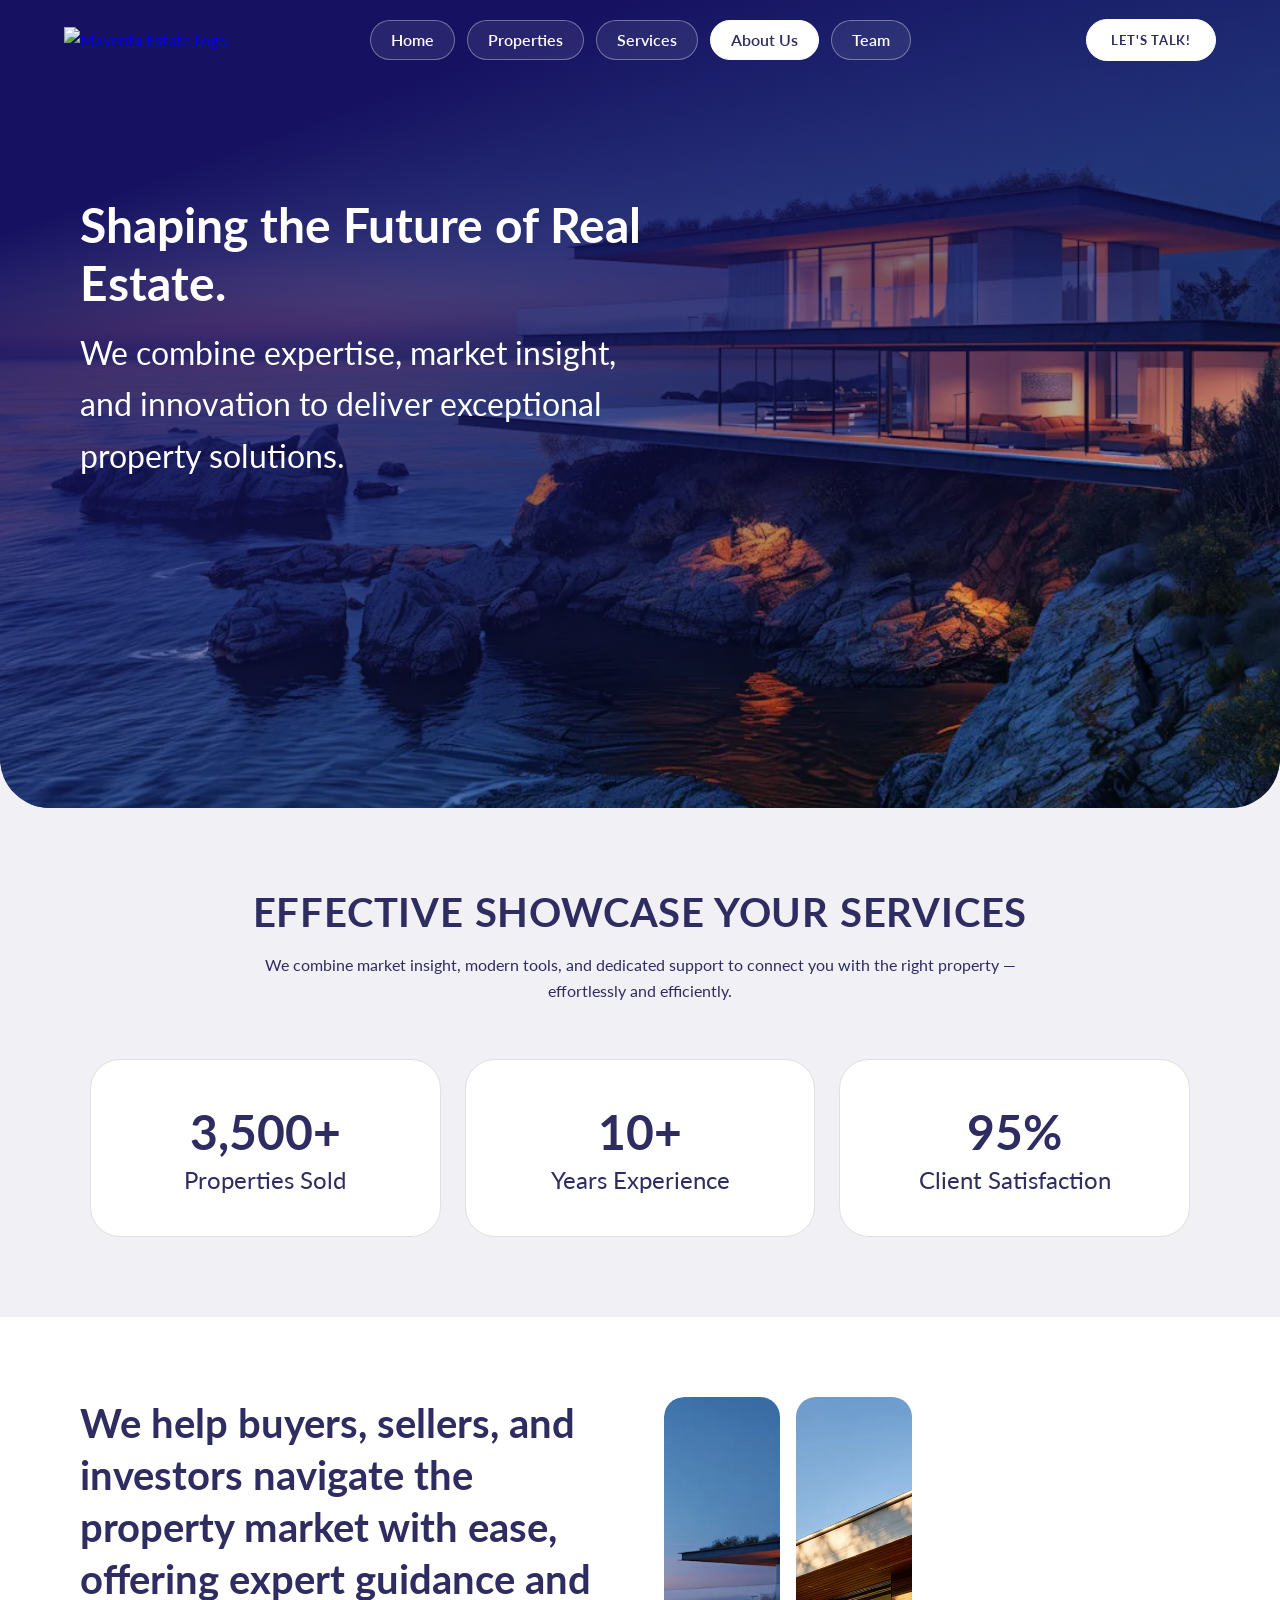
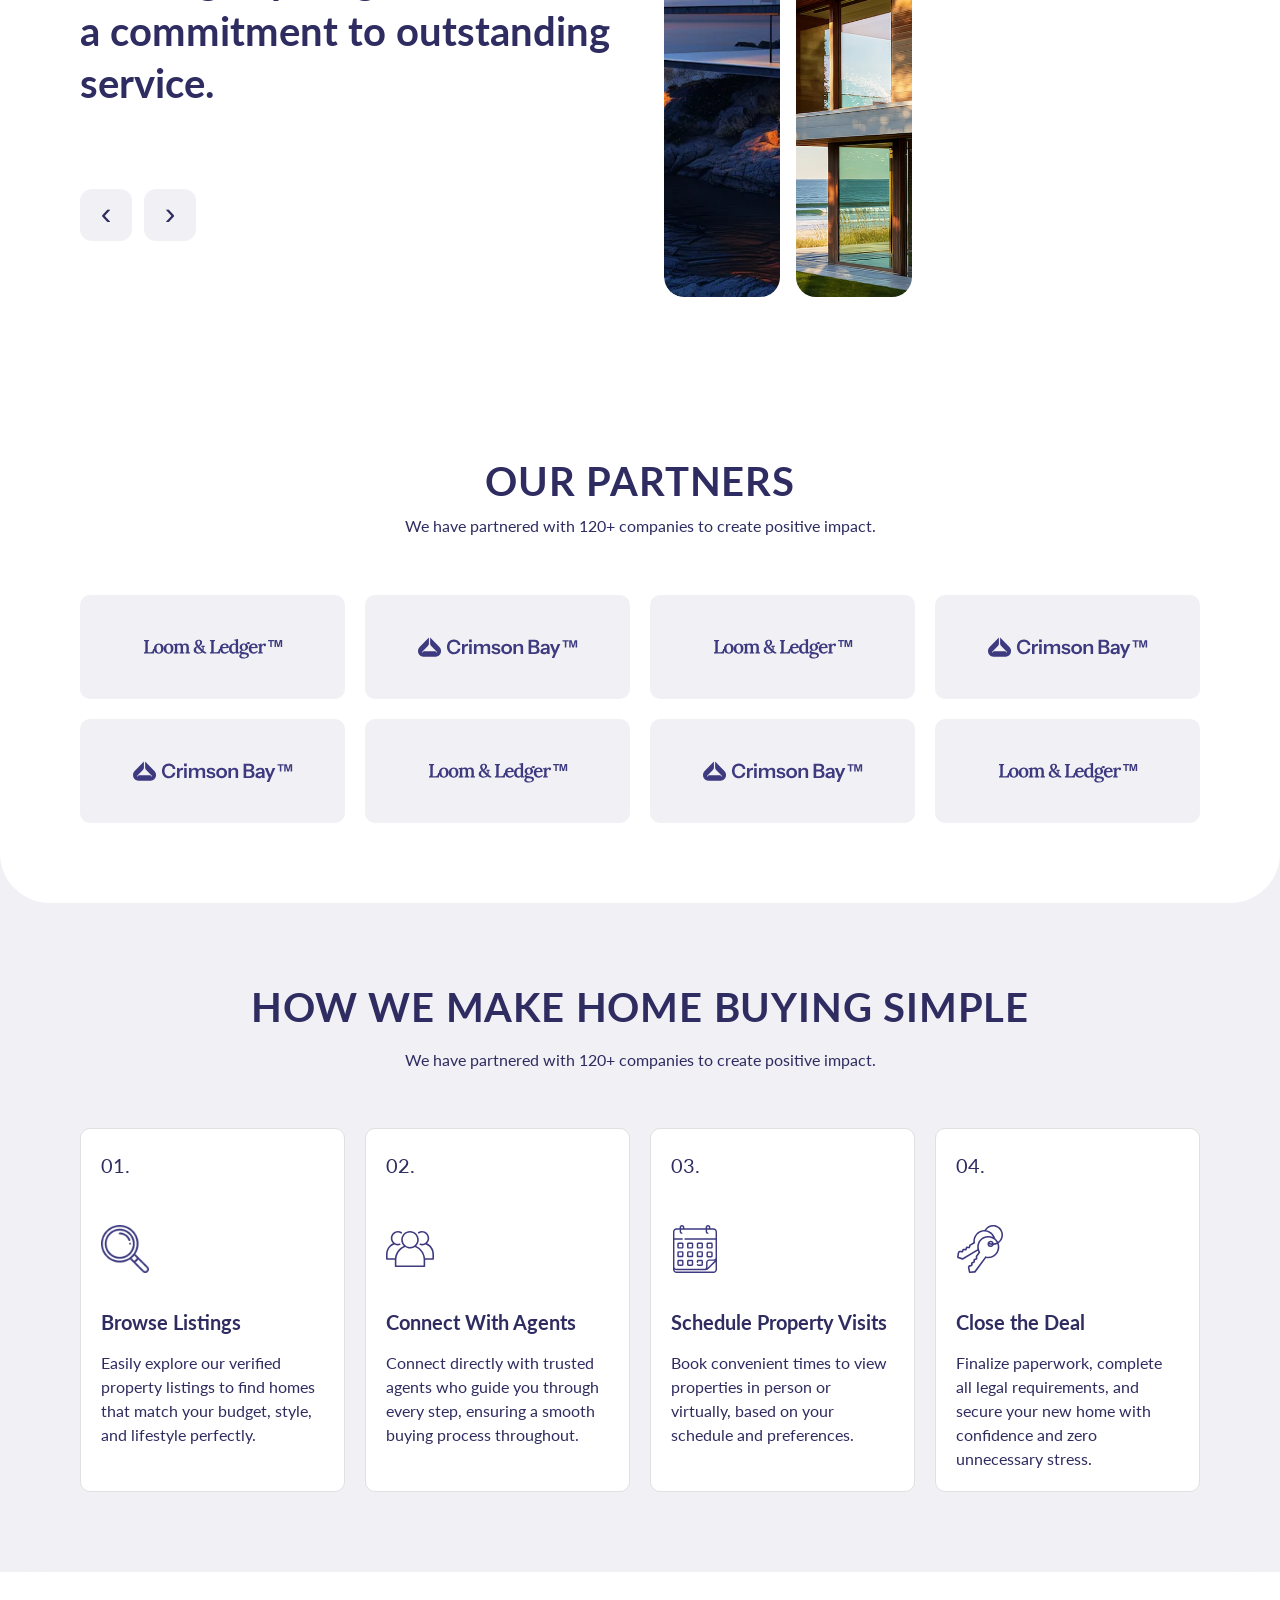
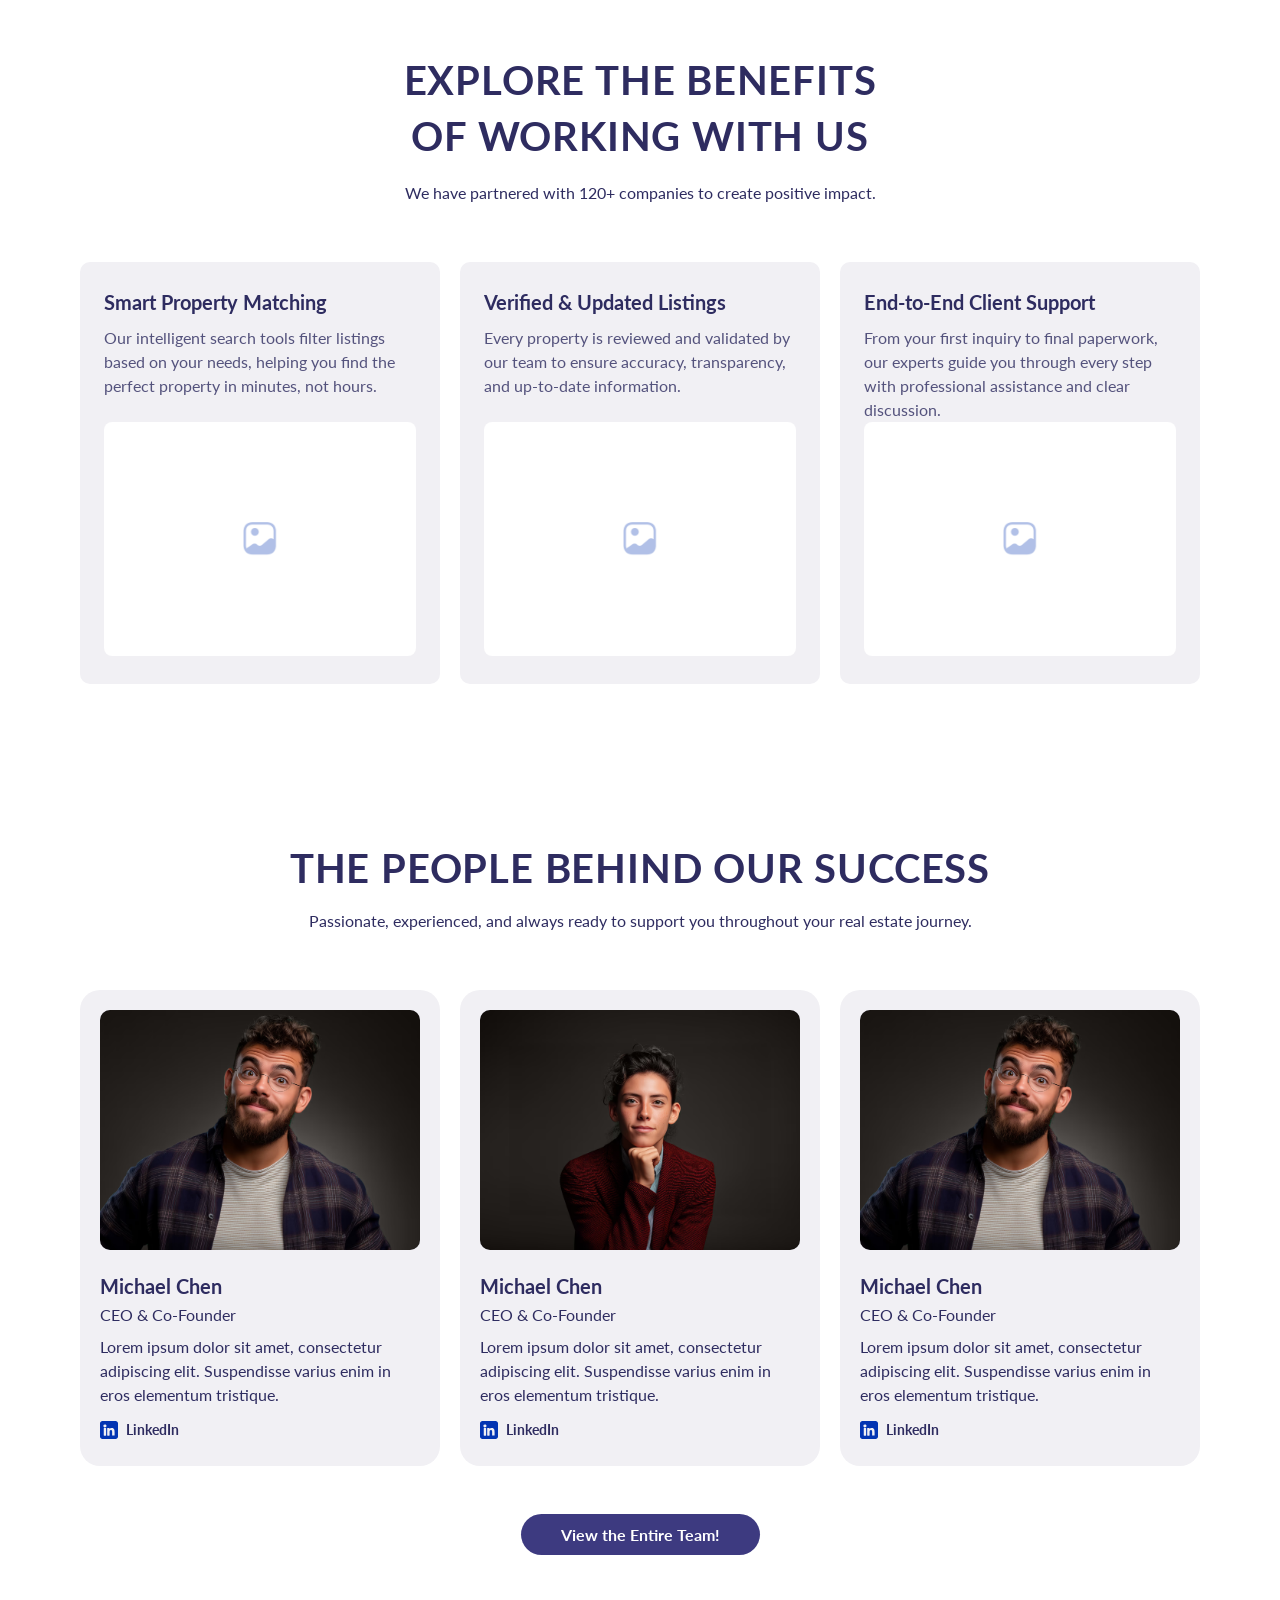
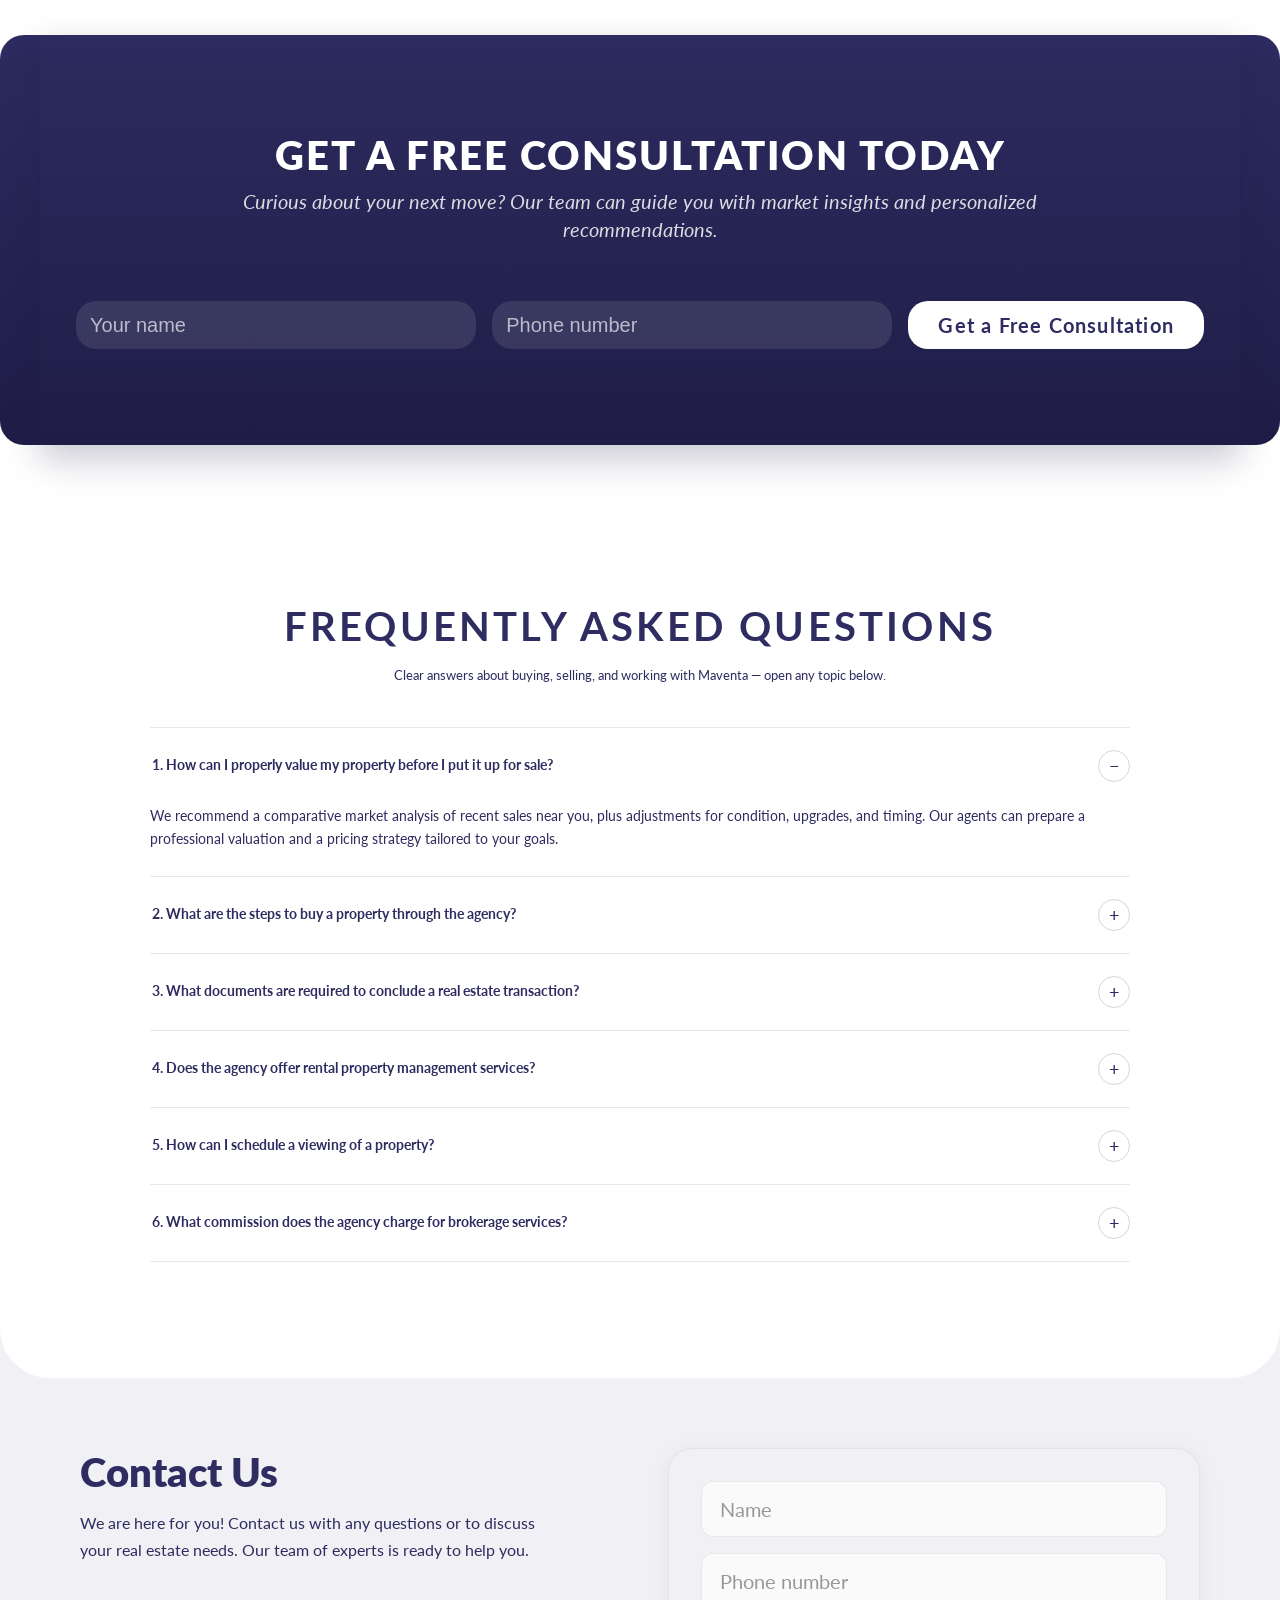
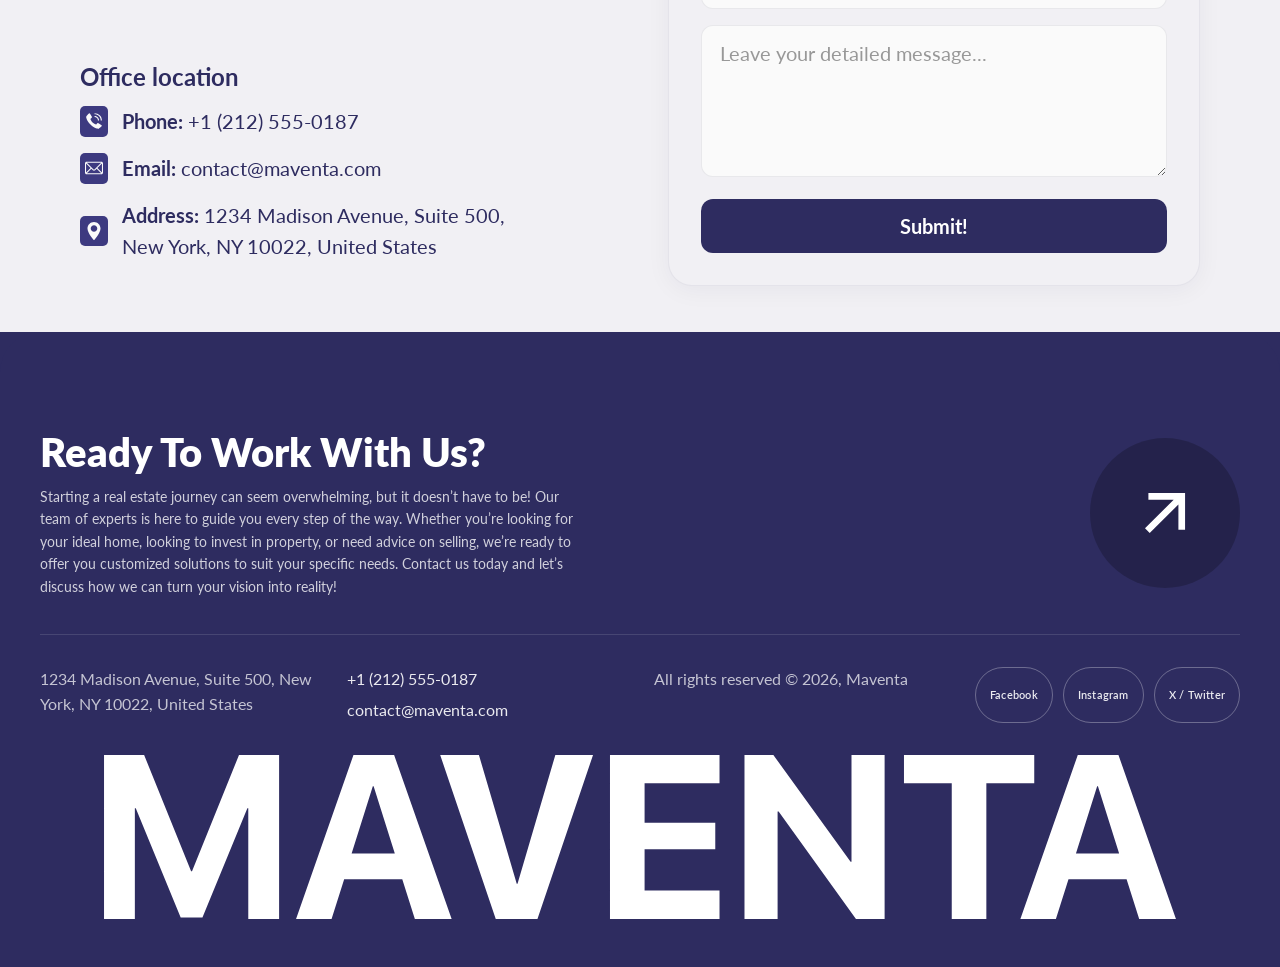
==== commit d6ef00a2: "feat: Add sticky header" ====
--- a/pages/about.html
+++ b/pages/about.html
@@ -21,6 +21,34 @@
   </head>
   <body>
     <div class="page-shell page-shell--properties">
+      <header class="hero-header-container" id="site-header">
+        <div class="container">
+          <a href="../index.html" class="hero-logo">
+            <img src="../assets/Logo.png" alt="Maventa Estate Logo" />
+          </a>
+          <div class="hero-nav-shell">
+            <button
+              type="button"
+              class="mobile-menu-btn"
+              aria-label="Toggle menu"
+              aria-controls="hero-main-nav"
+              aria-expanded="false"
+            >
+              <span></span><span></span><span></span>
+            </button>
+            <nav id="hero-main-nav" class="hero-nav" aria-label="Primary">
+              <a href="../index.html" class="nav-link">Home</a>
+              <a href="properties.html" class="nav-link">Properties</a>
+              <a href="services.html" class="nav-link">Services</a>
+              <a href="about.html" class="nav-link active" aria-current="page"
+                >About Us</a
+              >
+              <a href="team.html" class="nav-link">Team</a>
+            </nav>
+          </div>
+          <a href="#contact" class="btn-talk">LET'S TALK!</a>
+        </div>
+      </header>
       <section class="prop-page-hero" aria-labelledby="prop-hero-title">
         <figure class="hero-bg-figure">
           <img
@@ -33,35 +61,6 @@
         </figure>
 
         <div class="container">
-          <header class="hero-header-container">
-            <a href="../index.html" class="hero-logo">
-              <img src="../assets/Logo.png" alt="Maventa Estate Logo" />
-            </a>
-            <div class="hero-nav-shell">
-              <button
-                type="button"
-                class="mobile-menu-btn"
-                aria-label="Toggle menu"
-                aria-controls="hero-main-nav"
-                aria-expanded="false"
-              >
-                <span></span>
-                <span></span>
-                <span></span>
-              </button>
-              <nav id="hero-main-nav" class="hero-nav" aria-label="Primary">
-                <a href="../index.html" class="nav-link">Home</a>
-                <a href="properties.html" class="nav-link">Properties</a>
-                <a href="services.html" class="nav-link">Services</a>
-                <a href="about.html" class="nav-link active" aria-current="page"
-                  >About Us</a
-                >
-                <a href="team.html" class="nav-link">Team</a>
-              </nav>
-            </div>
-            <a href="#contact" class="btn-talk">LET'S TALK!</a>
-          </header>
-
           <div class="prop-page-hero__body">
             <div class="prop-page-hero__copy">
               <h1 id="prop-hero-title" class="prop-page-hero__title">
--- a/styles/header.css
+++ b/styles/header.css
@@ -1,12 +1,30 @@
 /* Home hero header */
 .hero-header-container {
-  position: relative;
+  position: sticky;
+  top: 0;
+  z-index: 100;
+  width: 100%;
+  margin-bottom: -88px;
+  background: transparent;
+  transition:
+    background 0.3s ease,
+    backdrop-filter 0.3s ease,
+    box-shadow 0.3s ease;
+}
+
+.hero-header-container .container {
   display: grid;
   grid-template-columns: minmax(0, 1fr) auto minmax(0, 1fr);
   align-items: center;
   column-gap: clamp(12px, 2vw, 24px);
-  padding: 24px 0;
-  width: 100%;
+  padding: 0 24px; 
+  height: 80px; 
+}
+.hero-header-container.scrolled {
+  background: rgba(46, 44, 96, 1);
+  backdrop-filter: blur(12px);
+  -webkit-backdrop-filter: blur(12px);
+  box-shadow: 0 2px 20px rgba(0, 0, 0, 0.3);
 }
 
 .hero-header-container .hero-logo {
@@ -155,6 +173,16 @@
 @media (max-width: 1024px) {
   .hero-header-container {
     grid-template-columns: minmax(0, 1fr) auto auto;
+    padding: 0 24px;
+  }
+
+  .hero-header-container .container {
+    grid-template-columns: minmax(0, 1fr) auto;
+    padding: 0 24px;
+  }
+
+  .hero-header-container .hero-nav-shell {
+    justify-self: end;
   }
 
   .mobile-menu-btn {
@@ -212,7 +240,7 @@
 
 @media (max-width: 430px) {
   .hero-header-container {
-    padding: 16px 0;
+    padding: 0 0;
     grid-template-columns: minmax(0, 1fr) auto;
     column-gap: 12px;
   }
--- a/styles/properties.css
+++ b/styles/properties.css
@@ -1,7 +1,7 @@
 /* hero section */
 .prop-page-hero {
   position: relative;
-  min-height: 800px;
+  /* min-height: 800px; */
   background: linear-gradient(180deg, #161261 0%, #5b5894 100%);
   overflow: hidden;
   border-bottom-right-radius: 50px;
@@ -10,7 +10,8 @@
 
 .prop-page-hero .container {
   position: relative;
-  min-height: 800px;
+  /* min-height: 800px; */
+  padding-top: 100px;
 }
 
 .prop-page-hero__copy {
@@ -55,7 +56,7 @@
   justify-content: flex-start;
   position: relative;
   min-height: 716px;
-  padding-top: 84px;
+  padding-top: 104px;
 }
 
 .prop-page-hero__figure {
@@ -94,7 +95,7 @@
 
   .prop-page-hero__body {
     display: block;
-    padding-top: 32px;
+    padding-top: 104px;
   }
 
   .prop-page-hero__stat-num {
--- a/styles/home.css
+++ b/styles/home.css
@@ -34,6 +34,7 @@
   flex-direction: column;
   flex: 1;
   min-height: 0;
+  padding-bottom: 88px;  
 }
 
 .hero-background {
@@ -59,7 +60,8 @@
   flex-direction: column;
   align-items: stretch;
   min-height: 0;
-  margin-top: 90px;
+  margin-top: 164px;
+  flex: 1;        /* ADD THIS */
 }
 
 .hero-content-text {
@@ -72,6 +74,18 @@
   width: 100%;
   max-width: 1180px;
   margin: 0 auto;
+
+  color: #fff;
+
+  font-size: clamp(72px, 16vw, 220px);
+  line-height: 0.82;
+text-align: left;
+  font-weight: 700;
+  
+
+  letter-spacing: clamp(0.02em, 0.8vw, 0.12em);
+
+  white-space: nowrap;
 }
 
 .hero-title img {
@@ -90,10 +104,17 @@
   align-items: flex-start;
   width: 100%;
   min-height: 0;
-  /* Keep the left copy block anchored below the title */
-  padding-top: clamp(172px, 22.6vh, 236px);
   box-sizing: border-box;
-}
+  justify-content: space-between; /* ADD THIS */
+}
+
+.hero-content > img {
+  width: 100%;
+  max-width: 100%;
+  height: auto;
+  display: block;
+}
+
 
 /* Figma: ~460px column, closer to MAVENTA, left-aligned */
 .hero-tagline {
@@ -109,16 +130,16 @@
   text-align: left;
   color: rgba(255, 255, 255, 0.95);
   text-shadow: 0 2px 8px rgba(0, 0, 0, 0.25);
+  margin-top: 24px;
 }
 
 .hero-discover-wrapper {
-  margin-top: 0;
+  margin-top: auto;   /* CHANGE from 0 to auto */
   width: min(430px, 100%);
   max-width: 430px;
   display: flex;
   justify-content: flex-start;
 }
-
 /* Figma: ~299 × 60 (Hug) */
 .hero-discover-btn {
   display: inline-flex;
@@ -167,7 +188,7 @@
 /* --- Hero: tablet (≤1024px) — prevent title overflow; desktop unchanged above 1024px --- */
 @media (max-width: 1024px) {
   .hero-section {
-    min-height: clamp(560px, 88vh, 800px);
+    min-height: 800px;
   }
 
   .hero-title {
@@ -181,14 +202,15 @@
   }
 
   .hero-main-copy {
-    padding-top: clamp(150px, 26vh, 230px);
+    padding-top: 0;
+    flex: 1; 
   }
 }
 
 /* --- Hero: mobile (≤768px) — vertical stack, centered, no horizontal overflow --- */
 @media (max-width: 768px) {
   .hero-section {
-    min-height: clamp(520px, 82vh, 720px);
+    min-height: 800px
   }
 
   .hero-content {
@@ -219,12 +241,12 @@
 
   .hero-main-copy {
     order: 1;
-    flex: none;
+    flex: 1;
     width: 100%;
     align-items: center;
     text-align: center;
-    margin-top: 200px;
-    margin-bottom: 60px;
+    margin-top: 0;
+    margin-bottom: 0;
     gap: clamp(12px, 2vh, 18px);
   }
 
@@ -271,7 +293,7 @@
   }
 
   .hero-section {
-    min-height: clamp(460px, 76vh, 620px);
+    min-height: 800px
   }
 
   .hero-title {
--- a/styles/about.css
+++ b/styles/about.css
@@ -252,11 +252,9 @@
   .mission-heading {
     font-size: 26px;
   }
-}
-
-@media (max-width: 768px) {
+
   .mission-section {
-    padding: 80px 0px;
+    padding: 80px 0px 30px;
     overflow: hidden;
   }
   .mission-section .container {
@@ -276,12 +274,14 @@
   .mission-heading {
     text-transform: uppercase;
     font-size: 24px;
+    margin-bottom: 12px;
   }
 
   .mission-gallery-wrapper {
     overflow: hidden;
     border-radius: 20px;
     width: 100%;
+    margin-bottom: 12px;
   }
 
   .mission-gallery {
@@ -290,12 +290,18 @@
 
   .mission-gallery__slide {
     flex: 0 0 100%;
-    height: 260px;
+    height: 400px;
     border-radius: 20px;
   }
 
   .mission-nav {
     justify-content: space-between;
+  }
+}
+
+@media (max-width: 480px) {
+  .mission-gallery__slide {
+    height: 280px;
   }
 }
 
@@ -712,7 +718,8 @@
     line-height: 36px;
     text-align: left;
   }
-  .benefits-section__subtitle, .team-preview__subtitle {
+  .benefits-section__subtitle,
+  .team-preview__subtitle {
     text-align: left;
   }
   .benefit-card__desc {
@@ -720,7 +727,7 @@
   }
 
   .team-preview-section {
-     padding: 20px 0;
+    padding: 20px 0;
   }
 }
 
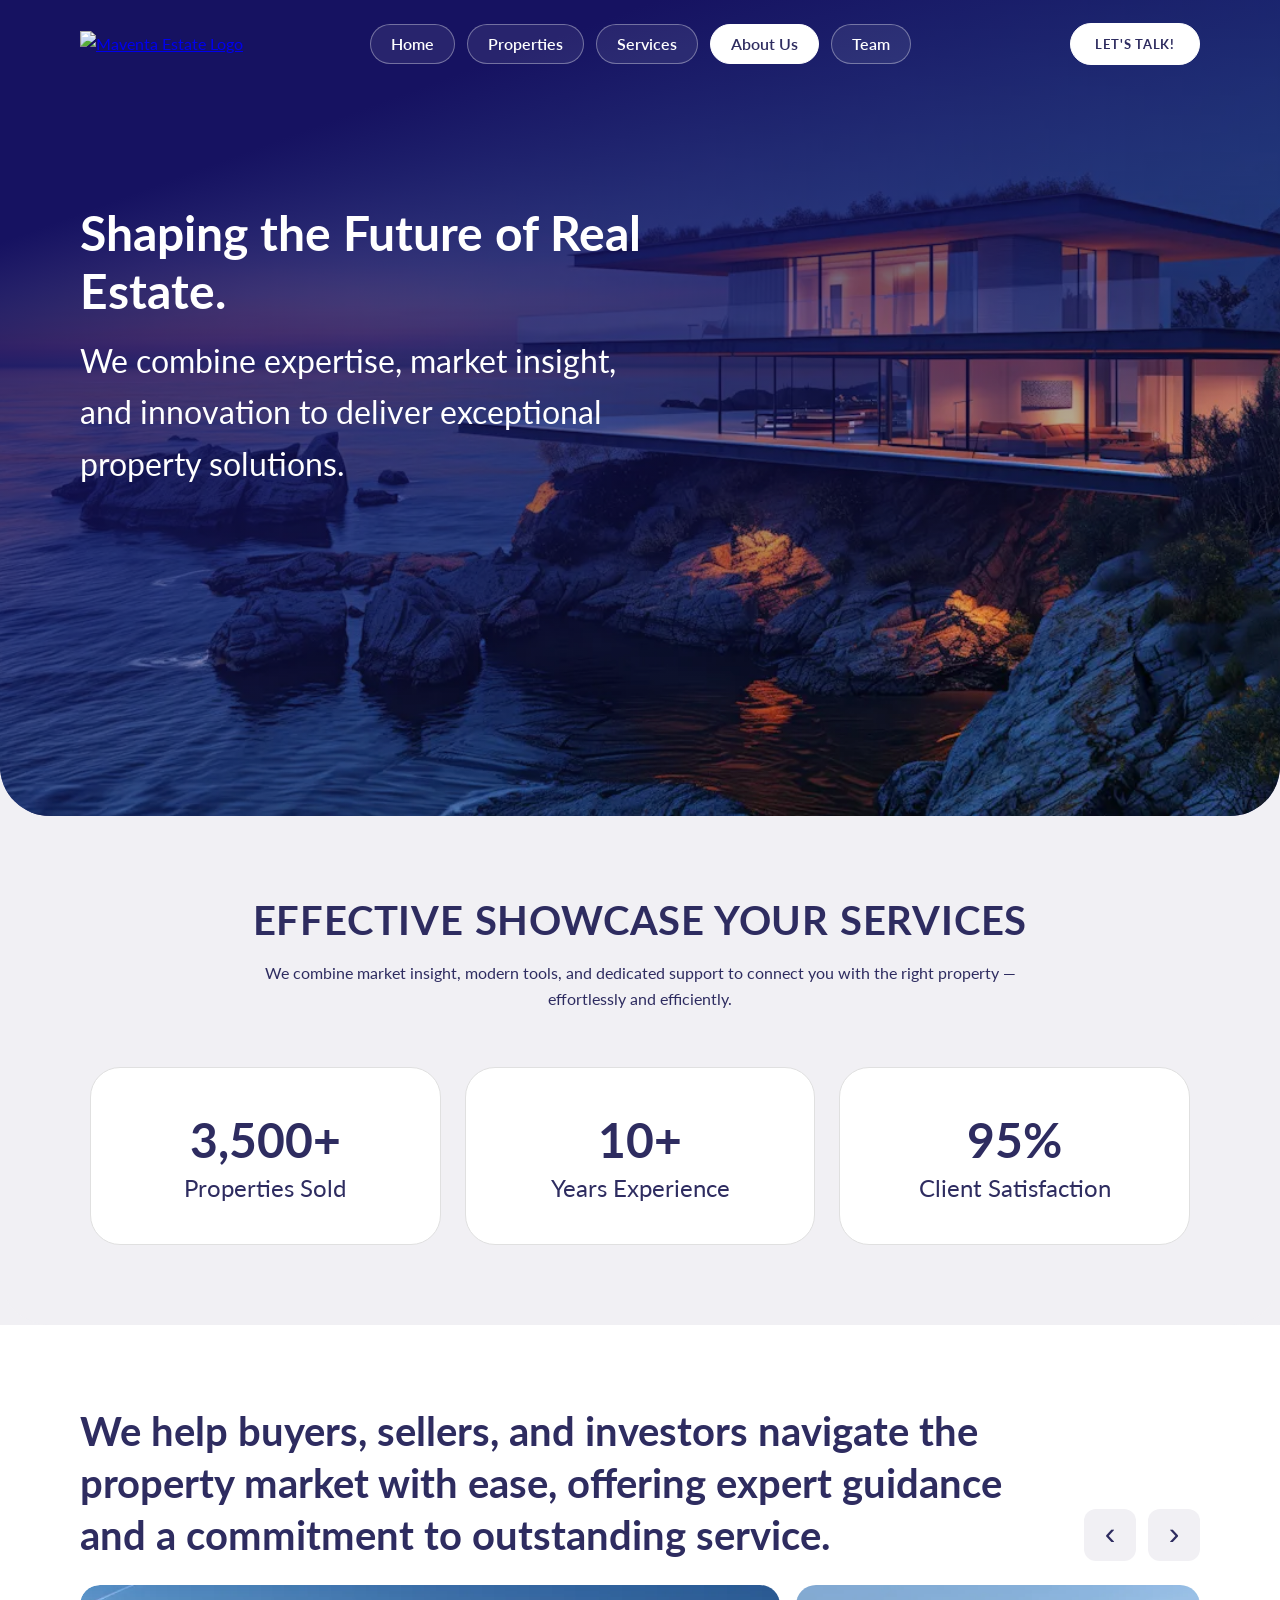
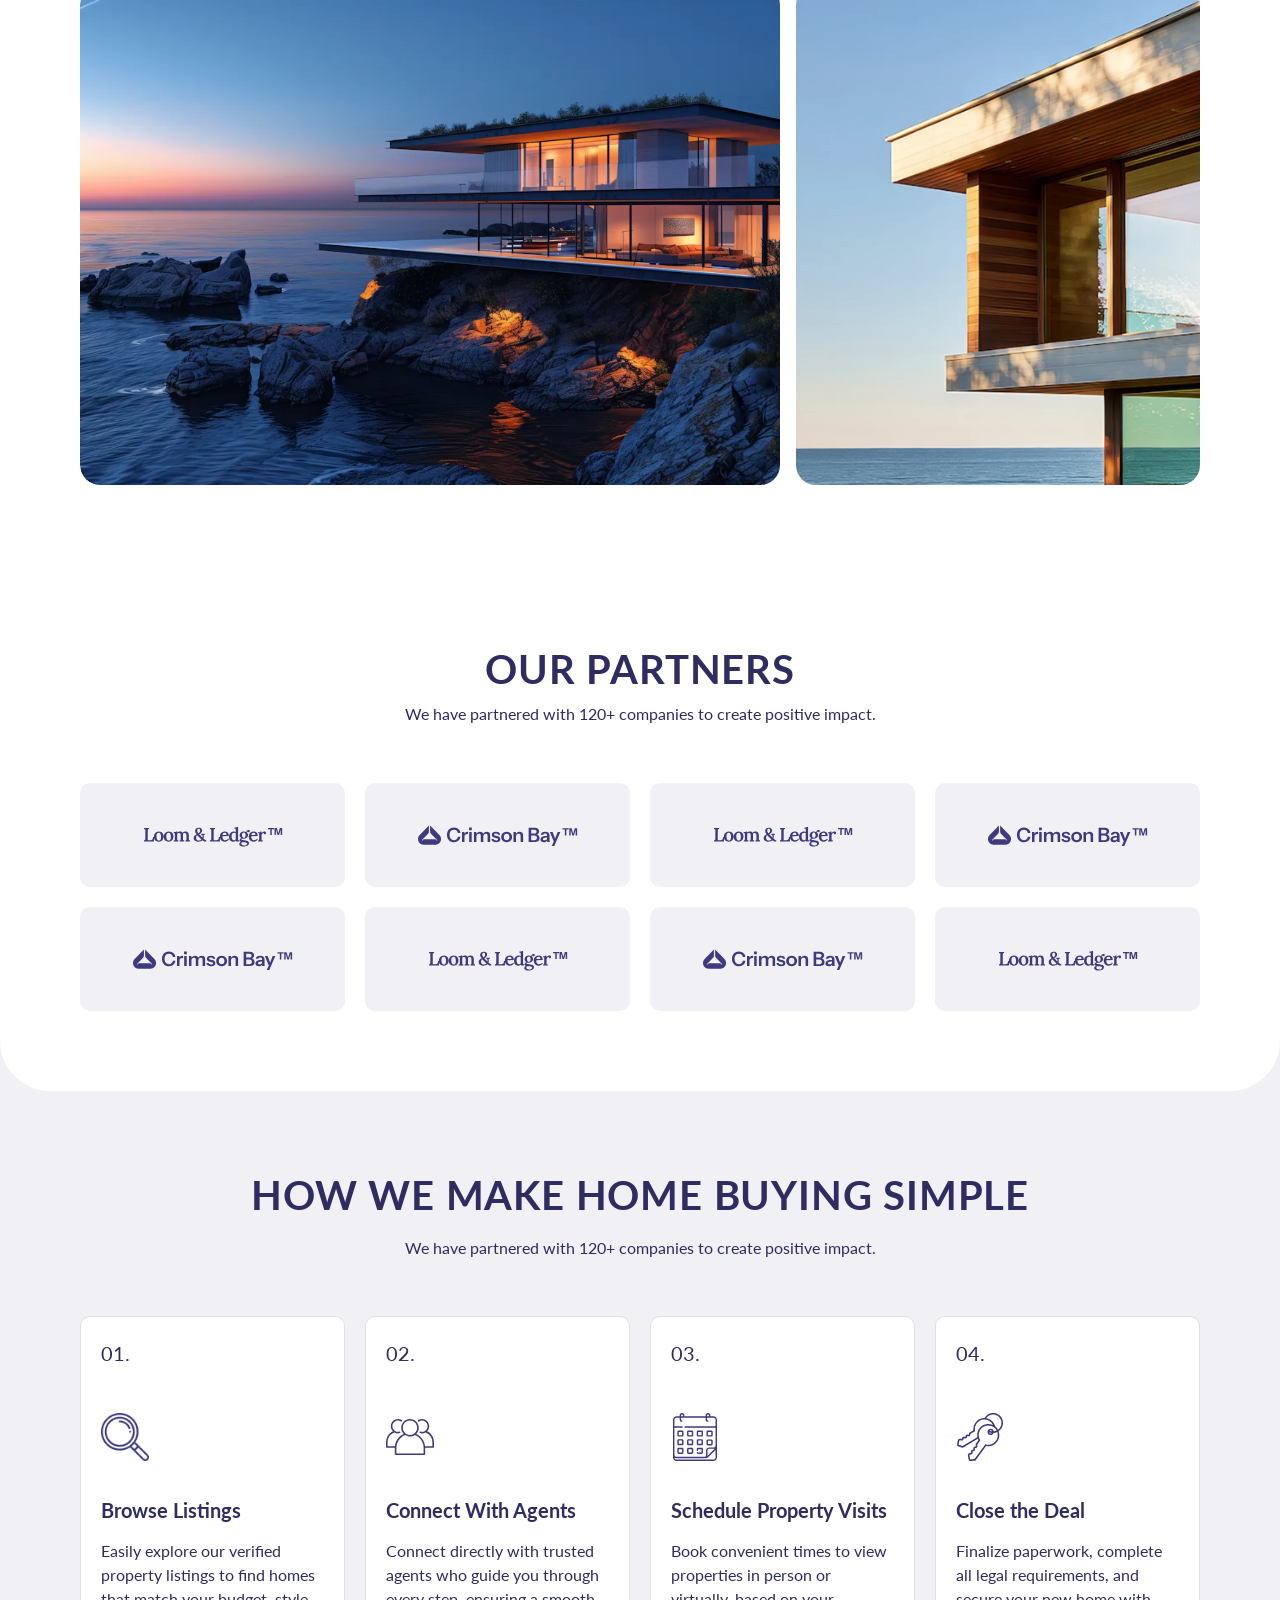
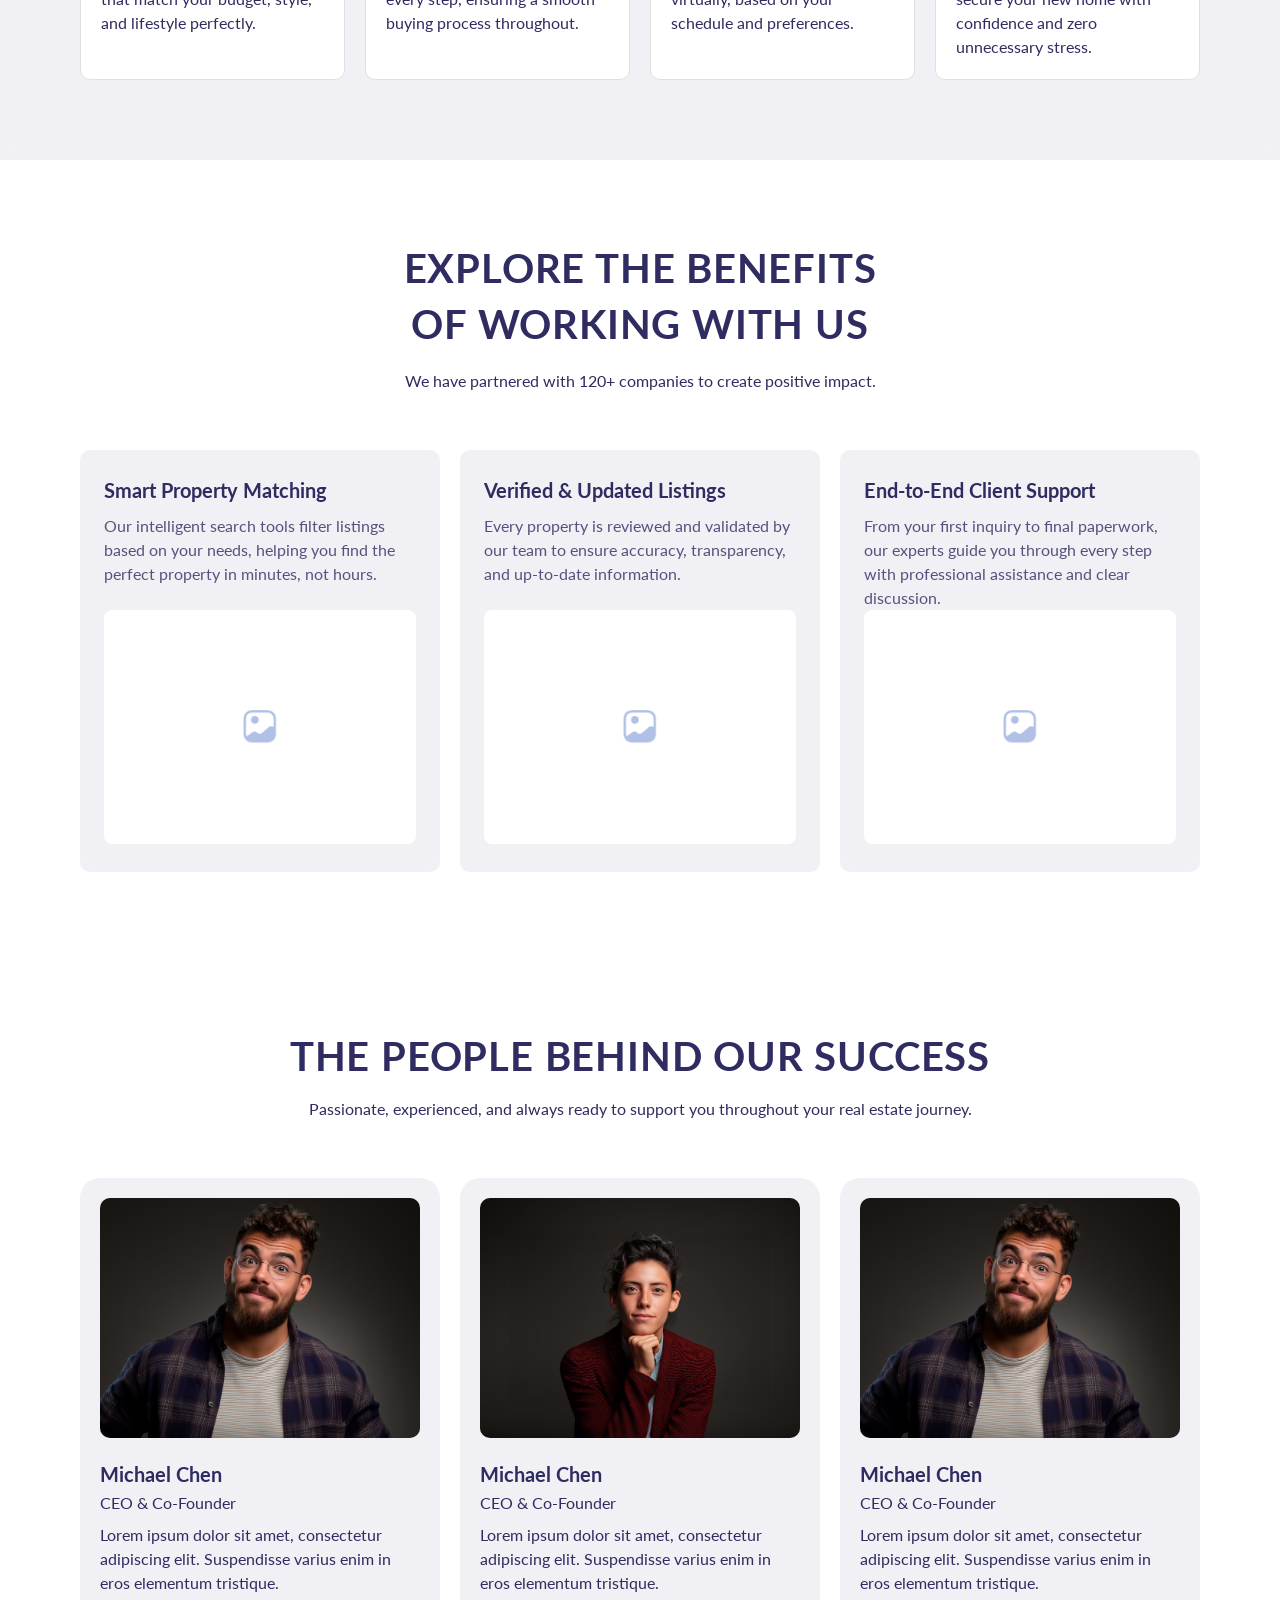
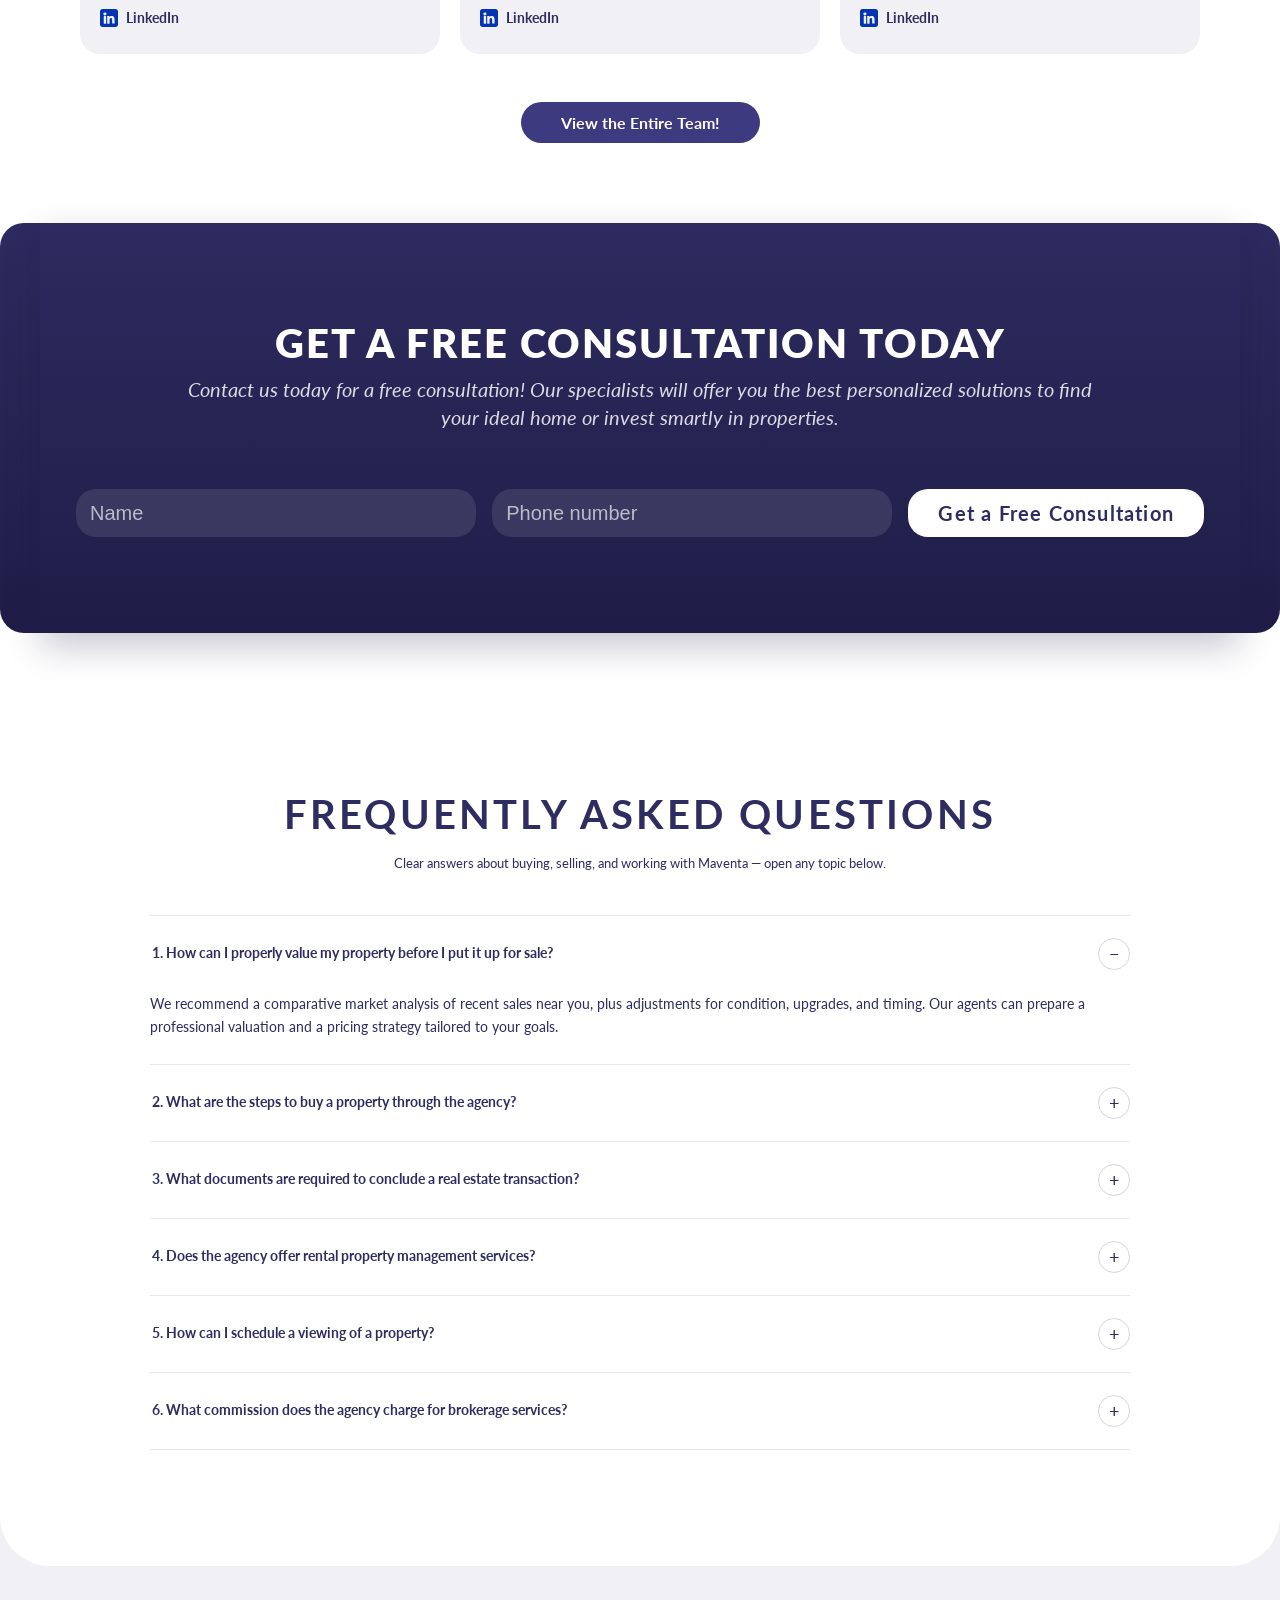
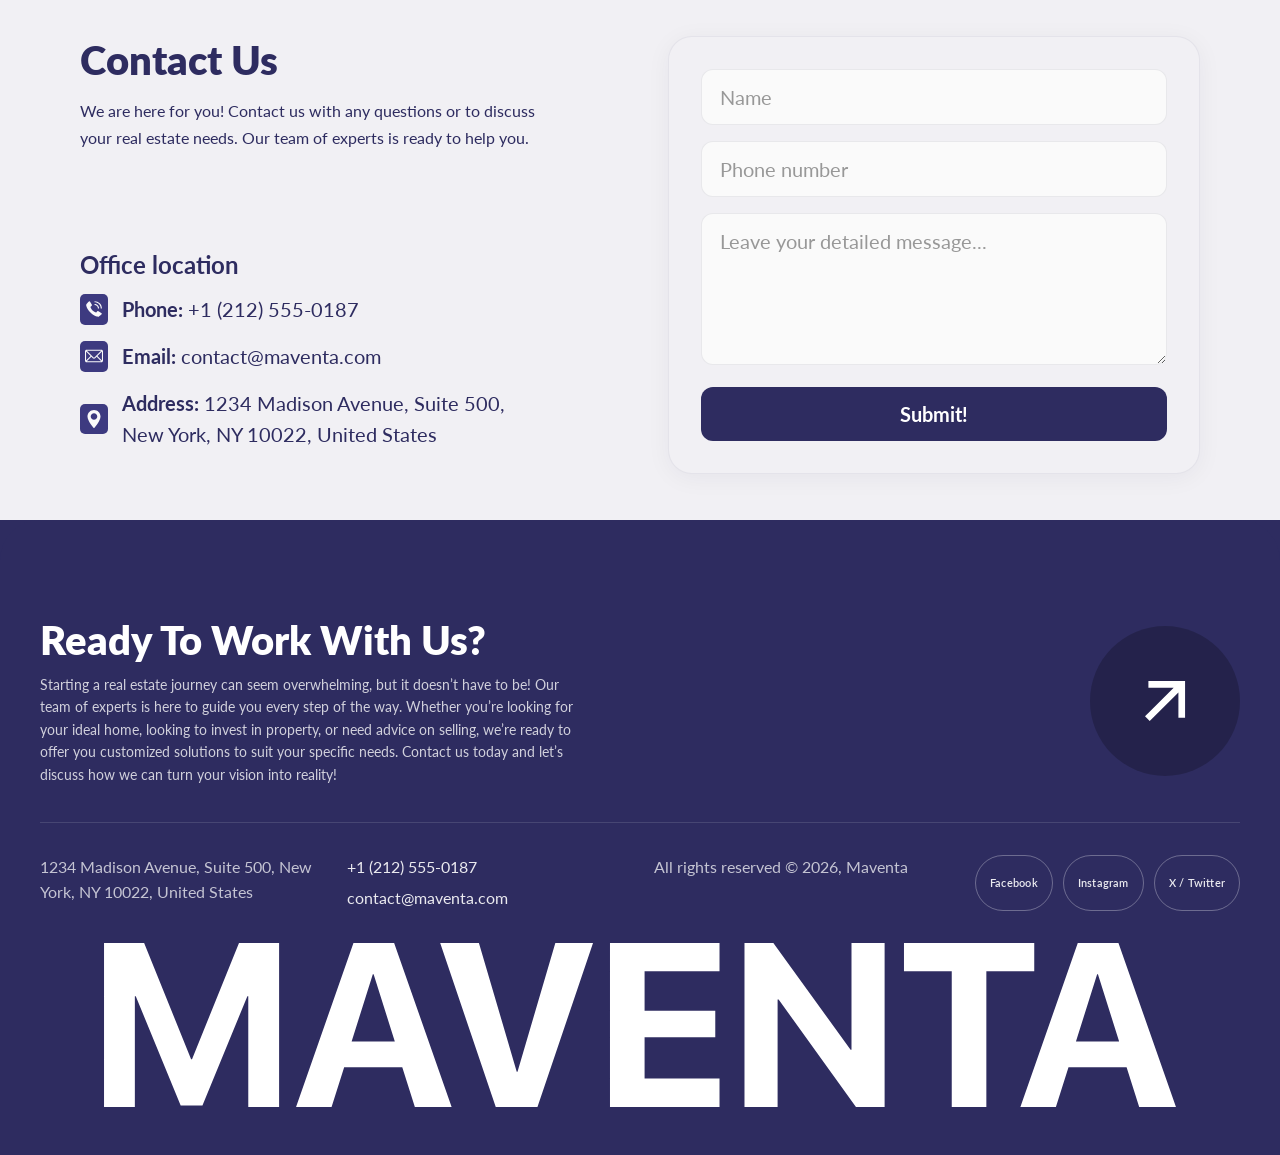
==== commit 7299b458: "random houses buttons, form popup message, main maventa letter, paggination for house" ====
--- a/pages/about.html
+++ b/pages/about.html
@@ -404,26 +404,28 @@
         class="consultation-section"
         aria-labelledby="consultation-title"
       >
-        <div class="container consultation-section__container-about">
+        <div class="consultation-section__container">
           <div class="consultation-section__card">
             <h2 id="consultation-title" class="consultation-section__title">
               GET A FREE CONSULTATION TODAY
             </h2>
             <p class="consultation-section__subtitle">
-              Curious about your next move? Our team can guide you with market
-              insights and personalized recommendations.
+              Contact us today for a free consultation! Our specialists will
+              offer you the best personalized solutions to find your ideal home
+              or invest smartly in properties.
             </p>
-            <form class="consultation-section__form" action="#" method="post">
+            <form class="consultation-section__form" id="consultation-form">
               <label class="sr-only" for="consultation-name">Name</label>
               <input
                 id="consultation-name"
                 class="consultation-section__input"
                 type="text"
                 name="name"
-                placeholder="Your name"
+                placeholder="Name"
                 autocomplete="name"
                 required
               />
+
               <label class="sr-only" for="consultation-phone"
                 >Phone number</label
               >
@@ -436,10 +438,21 @@
                 autocomplete="tel"
                 required
               />
+
               <button class="consultation-section__button" type="submit">
                 Get a Free Consultation
               </button>
             </form>
+            <div class="consultation-modal" id="consultation-modal">
+              <div class="consultation-modal__content">
+                <p class="consultation-modal__text" id="modal-message">
+                  Thank you! We will contact you shortly.
+                </p>
+                <button class="consultation-modal__close" id="modal-close">
+                  Close
+                </button>
+              </div>
+            </div>
           </div>
         </div>
       </section>
@@ -618,7 +631,7 @@
             </ul>
           </div>
           <div class="contact-section__form-wrap">
-            <form class="contact-section__form" action="#" method="post">
+            <form class="contact-section__form" id="contact-form">
               <label class="sr-only" for="contact-name">Name</label>
               <input
                 id="contact-name"
@@ -629,6 +642,7 @@
                 autocomplete="name"
                 required
               />
+
               <label class="sr-only" for="contact-phone">Phone number</label>
               <input
                 id="contact-phone"
@@ -638,6 +652,7 @@
                 placeholder="Phone number"
                 autocomplete="tel"
               />
+
               <label class="sr-only" for="contact-message">Message</label>
               <textarea
                 id="contact-message"
@@ -647,10 +662,21 @@
                 placeholder="Leave your detailed message..."
                 required
               ></textarea>
+
               <button type="submit" class="contact-section__submit">
                 Submit!
               </button>
             </form>
+
+            <!-- MODAL -->
+            <div class="contact-modal" id="contact-modal">
+              <div class="contact-modal__content">
+                <p class="contact-modal__text" id="contact-modal-message"></p>
+                <button class="contact-modal__close" id="contact-modal-close">
+                  Close
+                </button>
+              </div>
+            </div>
           </div>
         </div>
       </section>
@@ -710,5 +736,7 @@
     </div>
 
     <script defer src="../js/main.js"></script>
+    <script src="../js/consultation-form.js"></script>
+    <script src="../js/contact-form.js"></script>
   </body>
 </html>
--- a/styles/global.css
+++ b/styles/global.css
@@ -381,3 +381,148 @@
 .p-150 {
   padding: var(--spacing-150);
 }
+
+/* Consultation modal */
+
+.consultation-modal {
+  position: fixed;
+  top: 0;
+  left: 0;
+  width: 100%;
+  height: 100%;
+  background: rgba(0, 0, 0, 0.75);
+
+  display: flex;
+  justify-content: center;
+  align-items: center;
+
+  opacity: 0;
+  visibility: hidden;
+  pointer-events: none;
+
+  transition: 0.3s ease;
+  z-index: 9999;
+}
+
+.consultation-modal.active {
+  opacity: 1;
+  visibility: visible;
+  pointer-events: auto;
+}
+
+.consultation-modal__content {
+  background: #fff;
+  padding: 40px;
+  border-radius: 12px;
+  text-align: center;
+  max-width: 400px;
+  width: 90%;
+}
+
+.consultation-modal__text {
+  margin-bottom: 20px;
+  font-size: 18px;
+}
+
+.consultation-modal__close {
+  padding: 10px 20px;
+  background: #000;
+  color: #fff;
+  border: none;
+  cursor: pointer;
+  border-radius: 6px;
+}
+
+/* contact modal */
+
+.contact-modal {
+  position: fixed;
+  top: 0;
+  left: 0;
+  width: 100%;
+  height: 100%;
+  background: rgba(0, 0, 0, 0.75);
+
+  display: flex;
+  justify-content: center;
+  align-items: center;
+
+  opacity: 0;
+  visibility: hidden;
+  pointer-events: none;
+
+  transition: 0.3s ease;
+  z-index: 9999;
+}
+
+.contact-modal.active {
+  opacity: 1;
+  visibility: visible;
+  pointer-events: auto;
+}
+
+.contact-modal__content {
+  background: #fff;
+  padding: 40px;
+  border-radius: 12px;
+  text-align: center;
+  max-width: 400px;
+  width: 90%;
+}
+
+.contact-modal__close {
+  margin-top: 10px;
+  padding: 10px 20px;
+  background: #000;
+  color: #fff;
+  border: none;
+  cursor: pointer;
+  border-radius: 6px;
+}
+
+/* property modal */
+
+.property-modal {
+  position: fixed;
+  top: 0;
+  left: 0;
+  width: 100%;
+  height: 100%;
+  background: rgba(0, 0, 0, 0.75);
+
+  display: flex;
+  justify-content: center;
+  align-items: center;
+
+  opacity: 0;
+  visibility: hidden;
+  pointer-events: none;
+
+  transition: 0.3s ease;
+  z-index: 9999;
+}
+
+.property-modal.active {
+  opacity: 1;
+  visibility: visible;
+  pointer-events: auto;
+}
+
+.property-modal__content {
+  background: #fff;
+  padding: 40px;
+  border-radius: 12px;
+  text-align: center;
+  max-width: 400px;
+  width: 90%;
+}
+
+.property-modal__close {
+  margin-top: 10px;
+  padding: 10px 20px;
+  background: #000;
+  color: #fff;
+  border: none;
+  cursor: pointer;
+  border-radius: 6px;
+}
--- a/styles/header.css
+++ b/styles/header.css
@@ -6,10 +6,7 @@
   width: 100%;
   margin-bottom: -88px;
   background: transparent;
-  transition:
-    background 0.3s ease,
-    backdrop-filter 0.3s ease,
-    box-shadow 0.3s ease;
+  transition: background 0.3s ease, backdrop-filter 0.3s ease, box-shadow 0.3s ease;
 }
 
 .hero-header-container .container {
@@ -17,8 +14,12 @@
   grid-template-columns: minmax(0, 1fr) auto minmax(0, 1fr);
   align-items: center;
   column-gap: clamp(12px, 2vw, 24px);
-  padding: 0 24px; 
-  height: 80px; 
+  padding: 0 40px;
+  height: 88px;
+  max-width: 1200px;
+  margin: 0 auto;
+  width: 100%;
+  box-sizing: border-box;
 }
 .hero-header-container.scrolled {
   background: rgba(46, 44, 96, 1);
@@ -158,6 +159,11 @@
 
 .btn-talk:hover {
   background: rgba(255, 255, 255, 0.92);
+}
+
+.hero-header-container.page-header {
+  background: rgba(46, 44, 96, 1);
+  margin-bottom: 0;
 }
 
 @media (min-width: 1025px) {
--- a/styles/home.css
+++ b/styles/home.css
@@ -29,19 +29,28 @@
 
 .hero-section > .container {
   position: relative;
-  z-index: 1;
+  /* z-index: 1; */
   display: flex;
   flex-direction: column;
   flex: 1;
   min-height: 0;
-  padding-bottom: 88px;  
+  padding-bottom: 88px;
 }
 
 .hero-background {
-  background: white;
+  /* background: white; */
   position: absolute;
   inset: 0;
-  z-index: -1;
+  z-index: 2;
+}
+
+.hero-section-bg-color {
+  background: linear-gradient(
+    to top,
+    rgba(255, 200, 150, 0.2),
+    rgba(120, 130, 180, 0.4),
+    rgba(70, 80, 130, 0.6)
+  );
 }
 
 .hero-bg-image,
@@ -50,6 +59,7 @@
   width: 100%;
   height: 100%;
   object-fit: cover;
+  display: block;
   object-position: 34% 56%;
 }
 
@@ -61,7 +71,7 @@
   align-items: stretch;
   min-height: 0;
   margin-top: 164px;
-  flex: 1;        /* ADD THIS */
+  flex: 1; /* ADD THIS */
 }
 
 .hero-content-text {
@@ -71,6 +81,7 @@
 }
 
 .hero-title {
+  z-index: 1;
   width: 100%;
   max-width: 1180px;
   margin: 0 auto;
@@ -79,9 +90,8 @@
 
   font-size: clamp(72px, 16vw, 220px);
   line-height: 0.82;
-text-align: left;
+  text-align: left;
   font-weight: 700;
-  
 
   letter-spacing: clamp(0.02em, 0.8vw, 0.12em);
 
@@ -97,7 +107,7 @@
 /* Copy + CTA: left-aligned with container; tagline under title; button lower (Figma deck) */
 .hero-main-copy {
   position: relative;
-  z-index: 1;
+  z-index: 3;
   flex: 1;
   display: flex;
   flex-direction: column;
@@ -114,7 +124,6 @@
   height: auto;
   display: block;
 }
-
 
 /* Figma: ~460px column, closer to MAVENTA, left-aligned */
 .hero-tagline {
@@ -134,7 +143,7 @@
 }
 
 .hero-discover-wrapper {
-  margin-top: auto;   /* CHANGE from 0 to auto */
+  margin-top: auto; /* CHANGE from 0 to auto */
   width: min(430px, 100%);
   max-width: 430px;
   display: flex;
@@ -203,14 +212,14 @@
 
   .hero-main-copy {
     padding-top: 0;
-    flex: 1; 
+    flex: 1;
   }
 }
 
 /* --- Hero: mobile (≤768px) — vertical stack, centered, no horizontal overflow --- */
 @media (max-width: 768px) {
   .hero-section {
-    min-height: 800px
+    min-height: 800px;
   }
 
   .hero-content {
@@ -293,7 +302,7 @@
   }
 
   .hero-section {
-    min-height: 800px
+    min-height: 800px;
   }
 
   .hero-title {
@@ -1446,6 +1455,9 @@
 }
 
 @media (max-width: 720px) {
+  .consultation-section__container {
+    padding: 0px 20px;
+  }
   .consultation-section__form {
     min-height: 0;
     height: auto;
@@ -1455,7 +1467,7 @@
     flex-direction: column;
     align-items: stretch;
     gap: 10px;
-        padding-left: 0;
+    padding-left: 0;
     padding-right: 0;
   }
   .consultation-section__card {
@@ -1938,7 +1950,7 @@
 /* -------------------------------------------------------------------------- */
 .contact-section {
   padding: clamp(36px, 5.5vw, 100px) 0 clamp(44px, 7vw, 100px);
-  background: #F1F0F4;
+  background: #f1f0f4;
   border-bottom-right-radius: 50px;
   border-bottom-left-radius: 50px;
 }
--- a/styles/about.css
+++ b/styles/about.css
@@ -210,11 +210,11 @@
 
 .mission-inner {
   display: grid;
-  grid-template-columns: 1fr 1fr;
+  grid-template-columns: 11fr 1fr;
   grid-template-rows: auto auto;
   grid-template-areas:
-    "heading gallery"
-    "nav     gallery";
+    "heading nav"
+    "gallery gallery";
   gap: 24px 48px;
   align-items: start;
   max-width: 1200px;
@@ -235,7 +235,9 @@
   grid-area: nav;
   display: flex;
   gap: 12px;
-  align-items: flex-end;
+  align-items: flex-end;  
+  justify-content: flex-end;
+  height: 100%;       
 }
 
 .mission-gallery-wrapper {
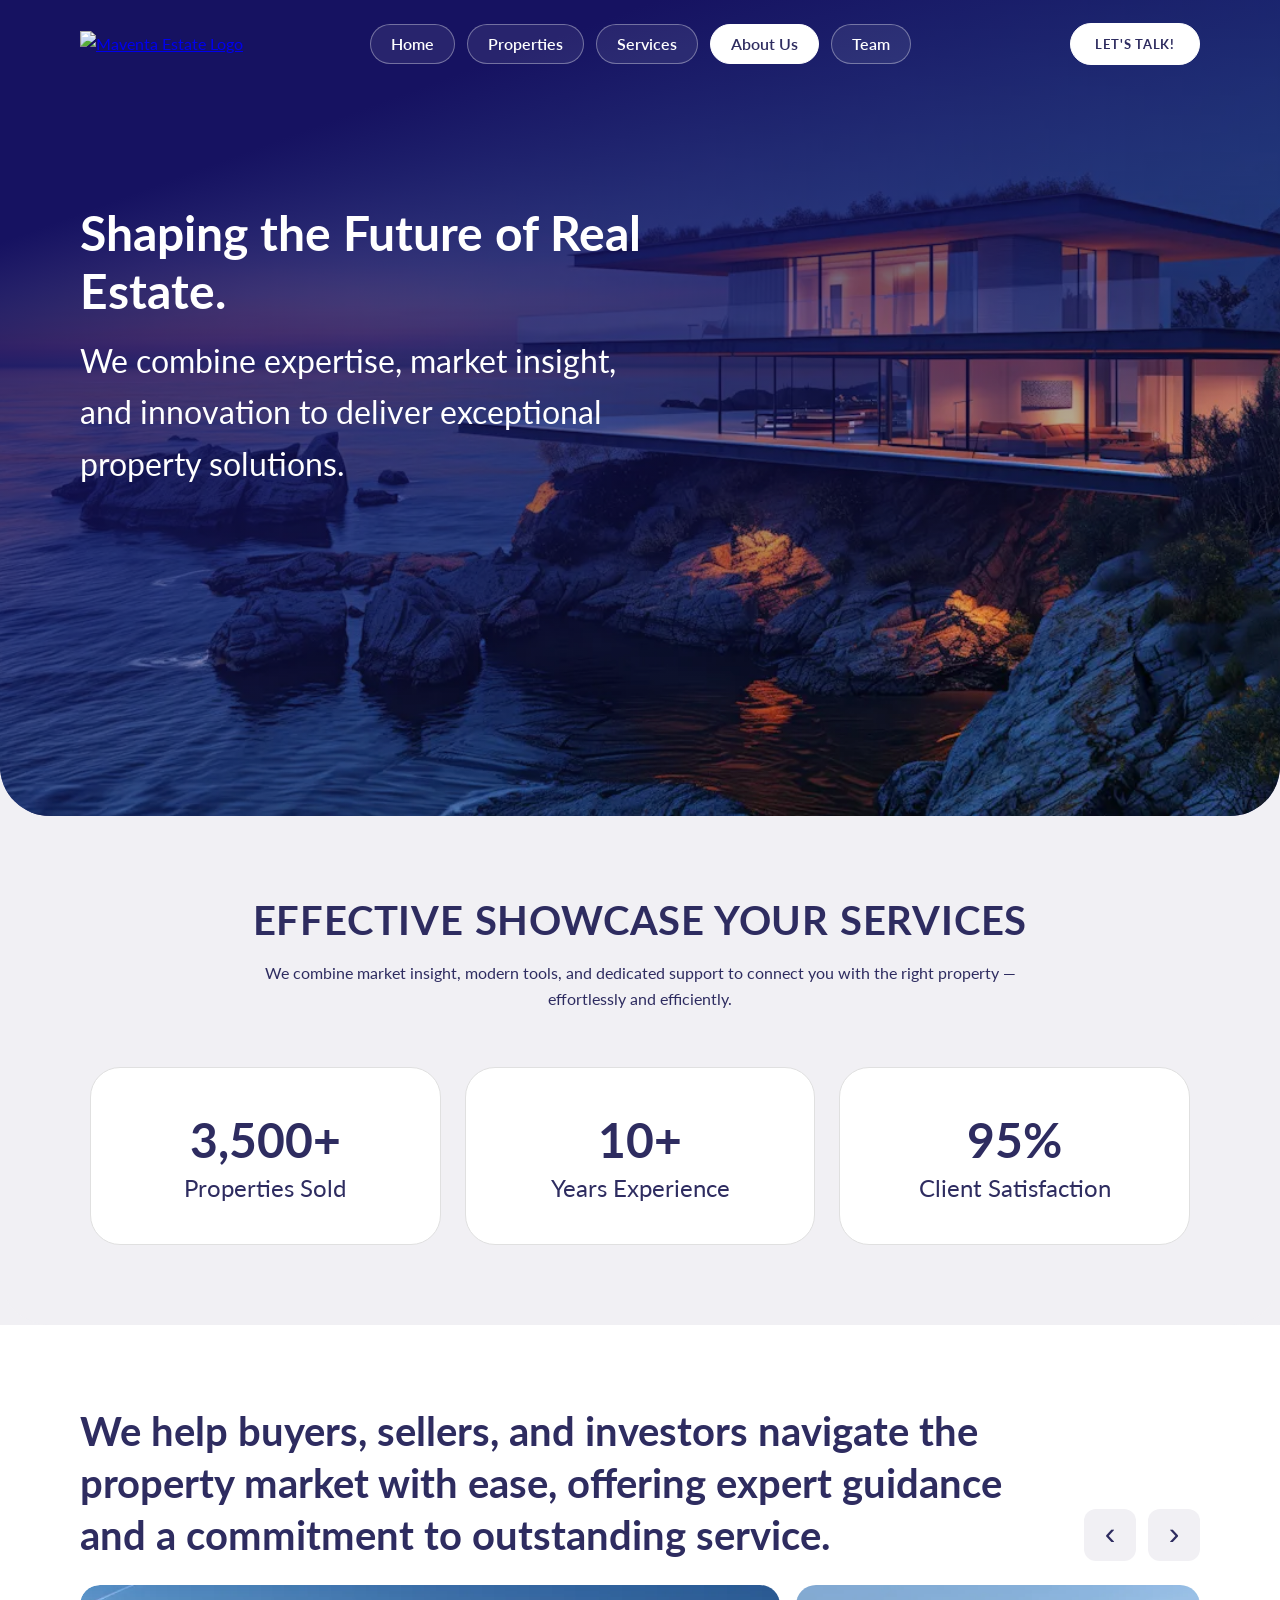
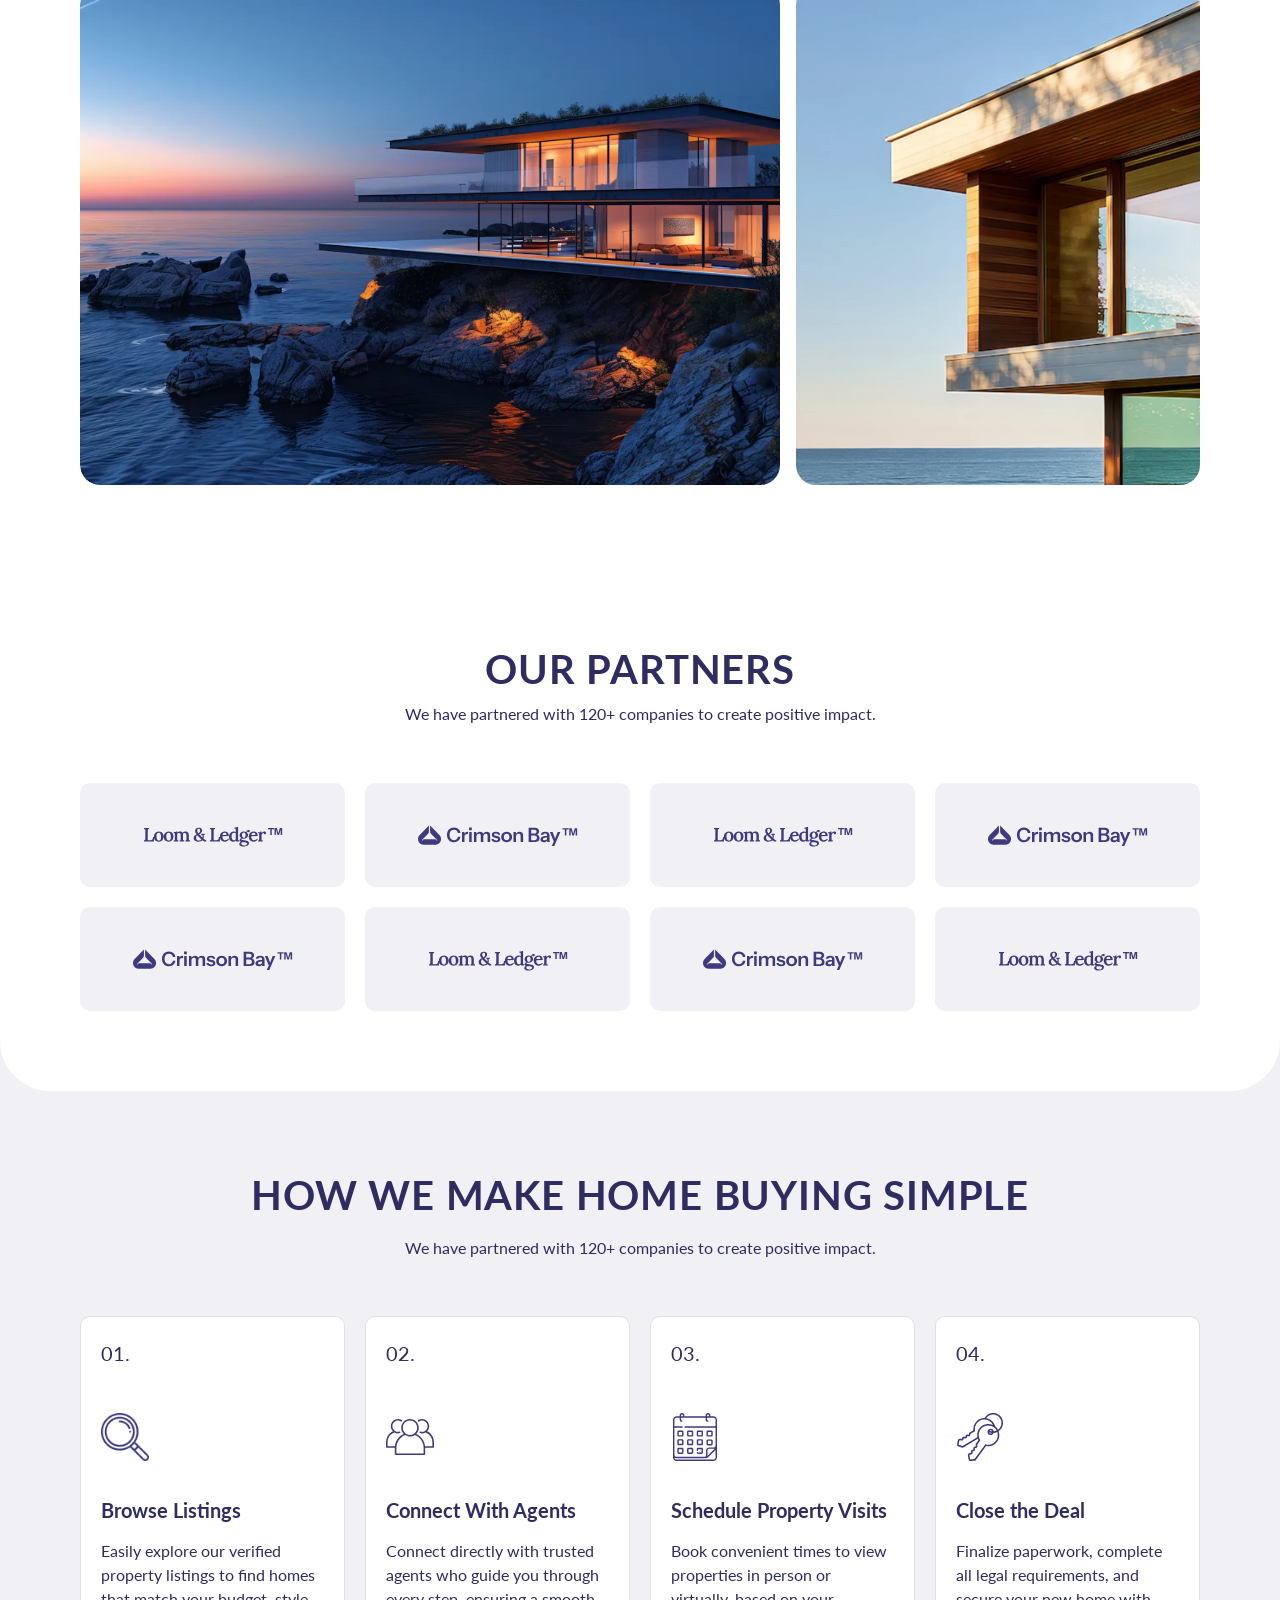
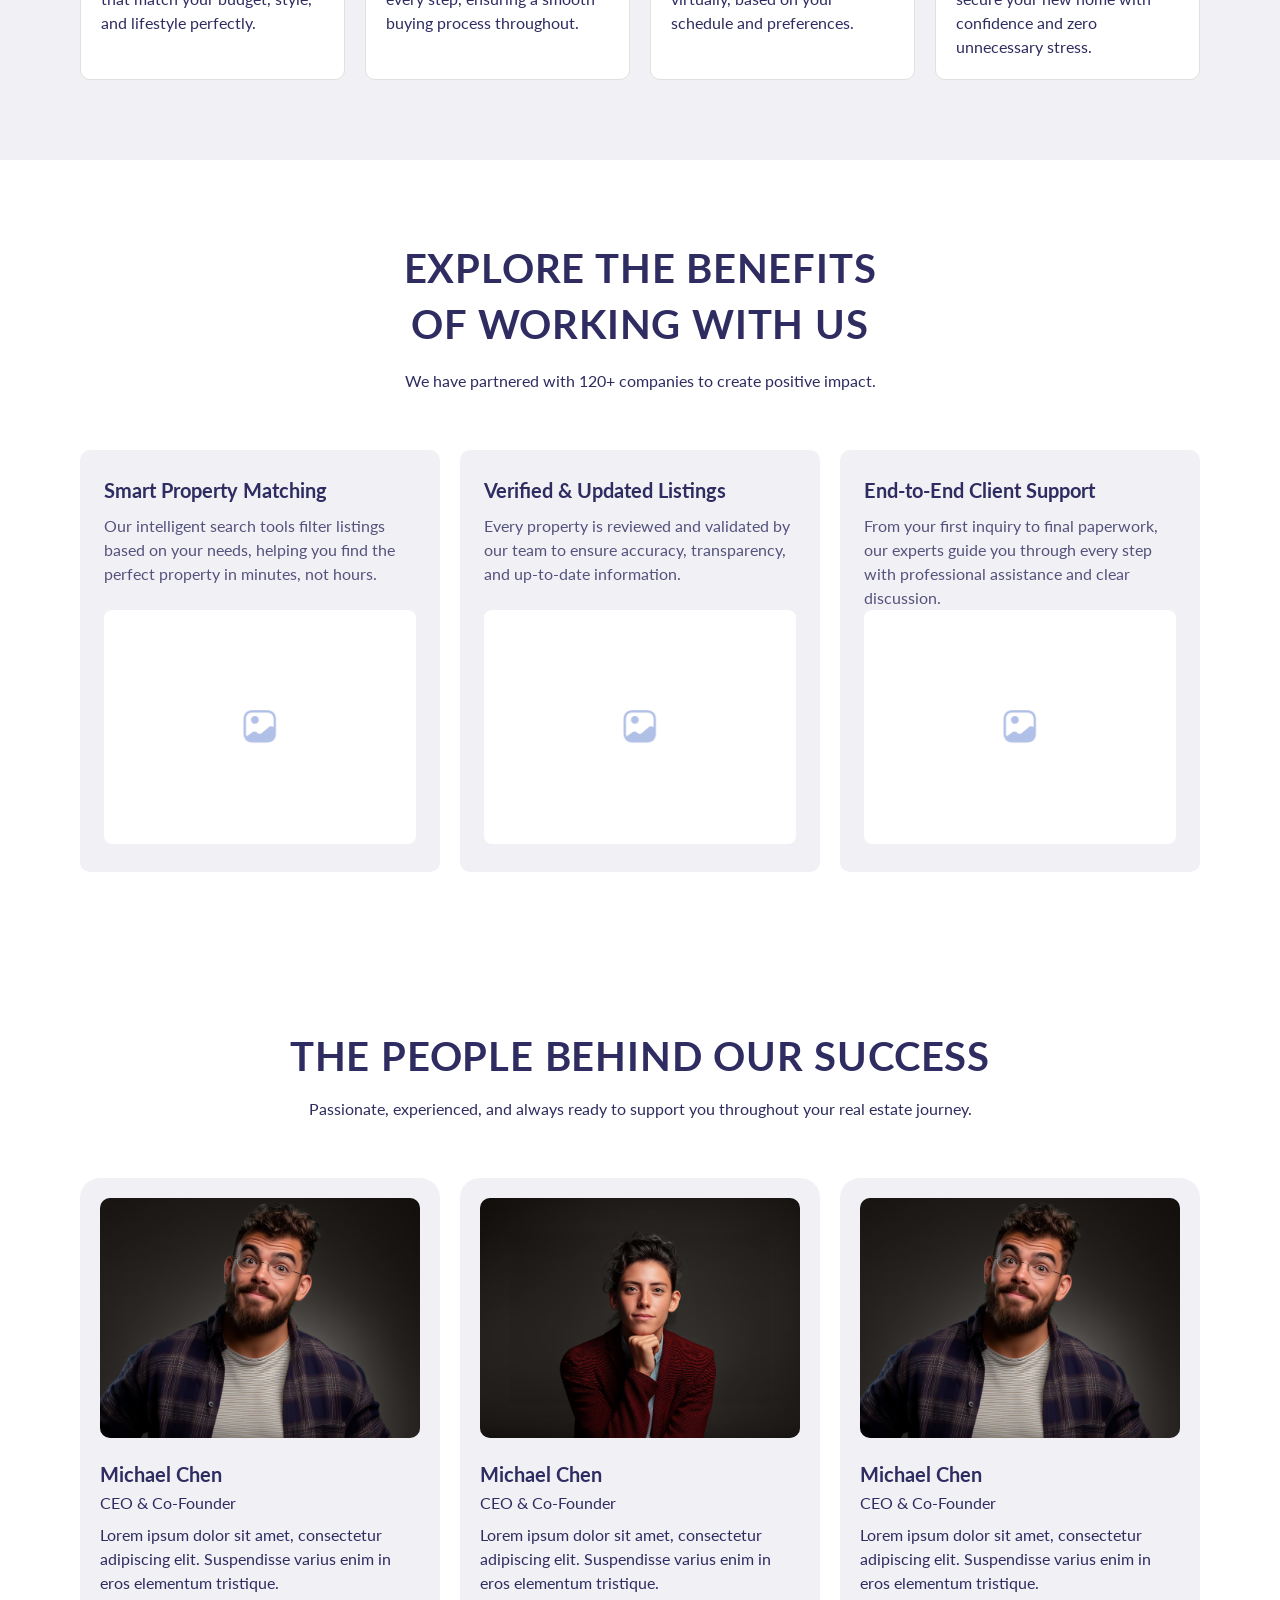
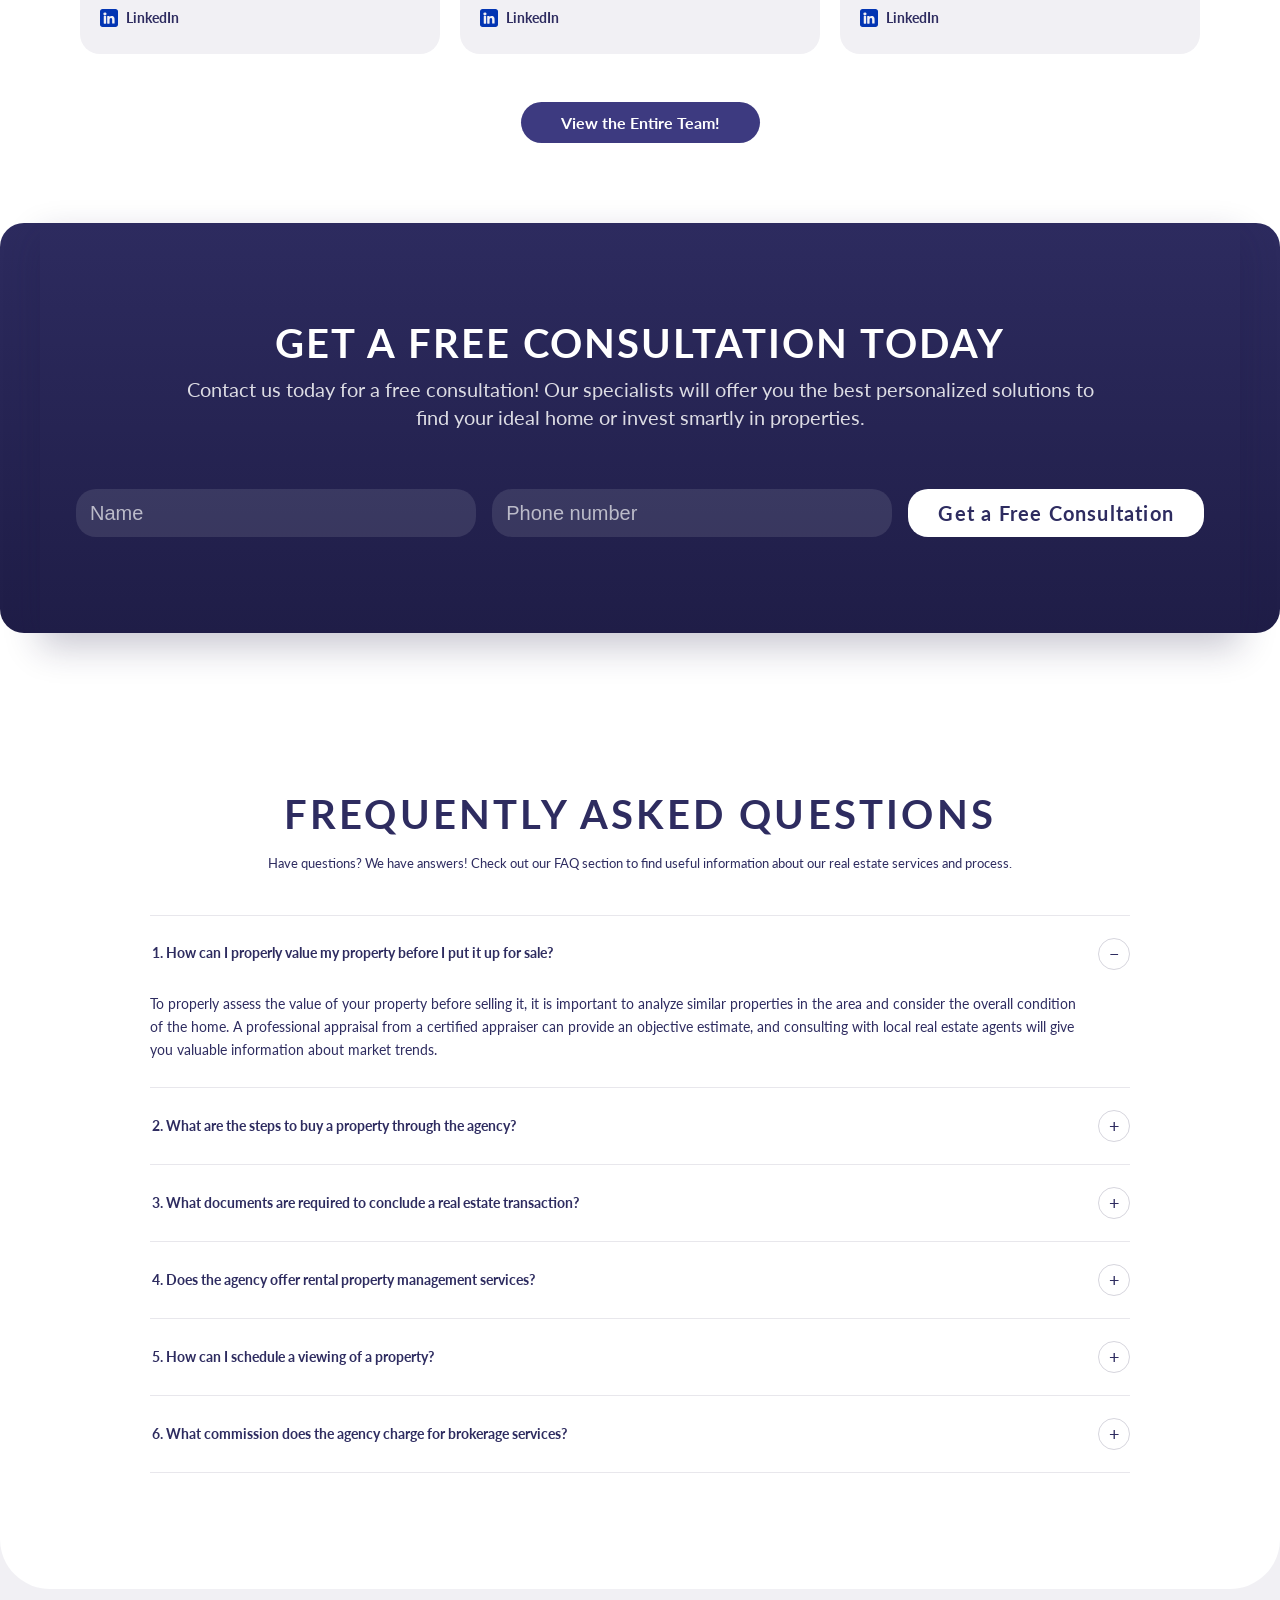
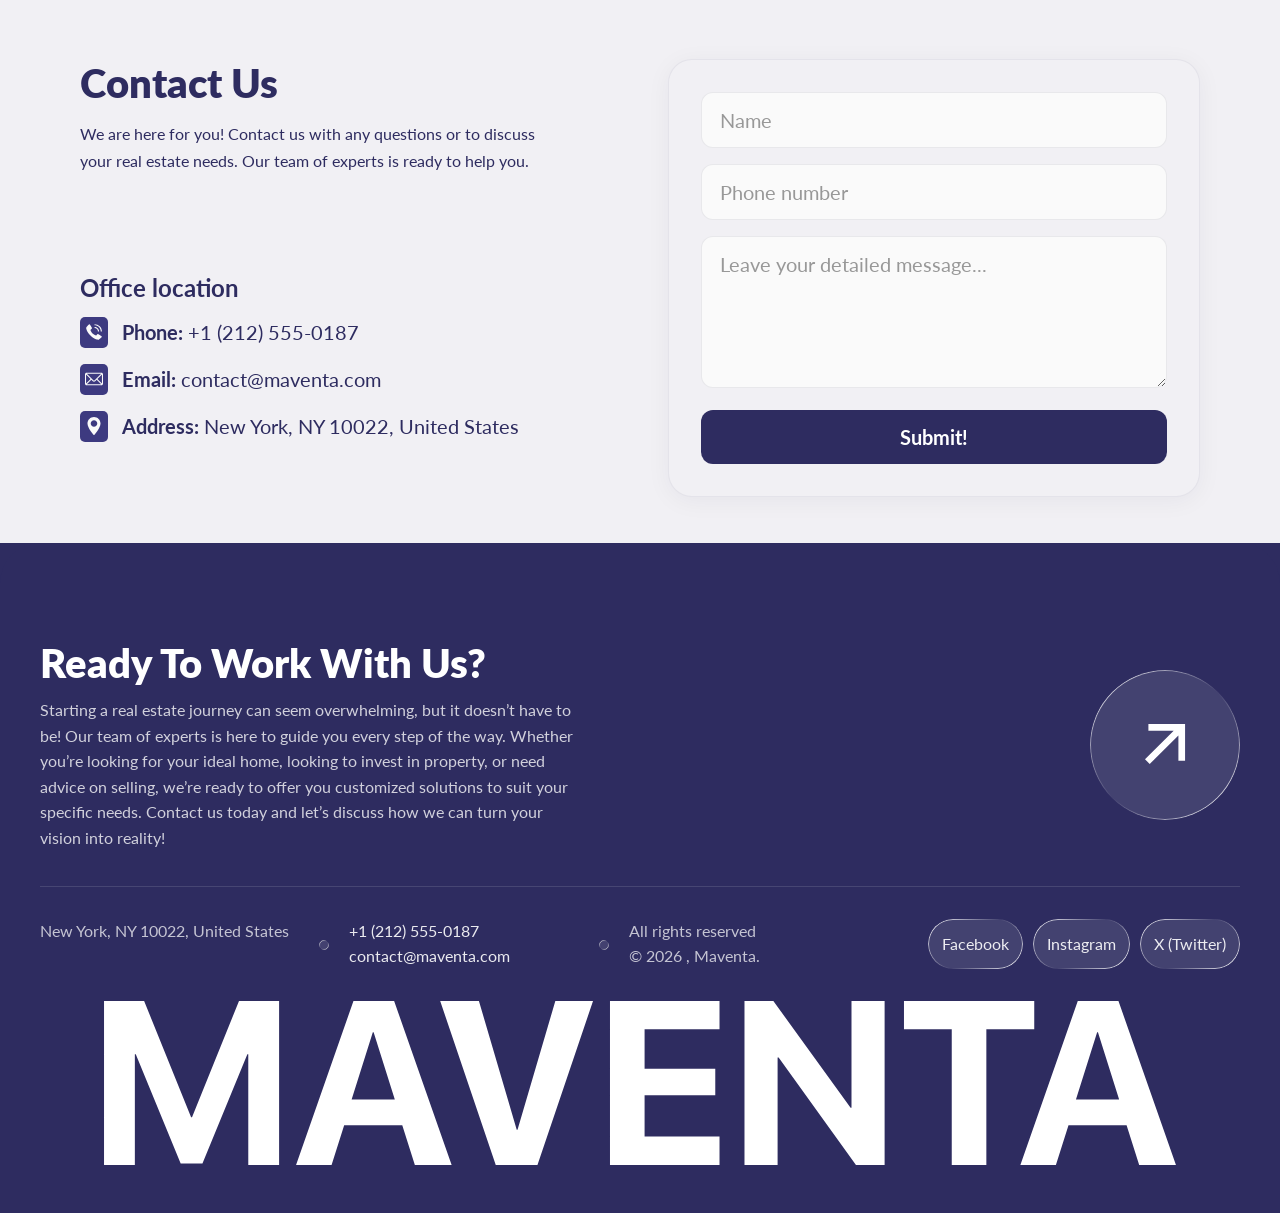
==== commit 66d3b914: "fix ui bugs, add new pagination" ====
--- a/pages/about.html
+++ b/pages/about.html
@@ -462,11 +462,12 @@
           <div class="faq-section__panel">
             <header class="faq-section__header">
               <h2 id="faq-heading" class="faq-section__title">
-                FREQUENTLY ASKED QUESTIONS
+                Frequently Asked Questions
               </h2>
               <p class="faq-section__intro">
-                Clear answers about buying, selling, and working with Maventa —
-                open any topic below.
+                Have questions? We have answers! Check out our FAQ section to
+                find useful information about our real estate services and
+                process.
               </p>
             </header>
             <div class="faq-accordion">
@@ -480,10 +481,13 @@
                 </summary>
                 <div class="faq-item__body">
                   <p>
-                    We recommend a comparative market analysis of recent sales
-                    near you, plus adjustments for condition, upgrades, and
-                    timing. Our agents can prepare a professional valuation and
-                    a pricing strategy tailored to your goals.
+                    To properly assess the value of your property before selling
+                    it, it is important to analyze similar properties in the
+                    area and consider the overall condition of the home. A
+                    professional appraisal from a certified appraiser can
+                    provide an objective estimate, and consulting with local
+                    real estate agents will give you valuable information about
+                    market trends.
                   </p>
                 </div>
               </details>
@@ -497,11 +501,10 @@
                 </summary>
                 <div class="faq-item__body">
                   <p>
-                    Typically: define your budget and preferences, view
-                    shortlisted properties, make an offer, complete due
-                    diligence and financing, then sign contracts and close. We
-                    guide you at each step and coordinate with lenders and legal
-                    counsel as needed.
+                    Typically you will need proof of identity, proof of funds or
+                    a mortgage pre-approval, and any documents your lender
+                    requests. We walk you through the full checklist for your
+                    specific transaction.
                   </p>
                 </div>
               </details>
@@ -515,10 +518,10 @@
                 </summary>
                 <div class="faq-item__body">
                   <p>
-                    Common requirements include proof of identity, title and
-                    survey documents, disclosure forms, purchase agreement, and
-                    lender paperwork when a mortgage is involved. We provide a
-                    checklist specific to your sale or purchase.
+                    Timeline varies by location, price, and presentation. A
+                    well-priced, well-marketed home often attracts strong
+                    interest within the first few weeks. We set clear milestones
+                    so you always know what to expect.
                   </p>
                 </div>
               </details>
@@ -532,9 +535,9 @@
                 </summary>
                 <div class="faq-item__body">
                   <p>
-                    Yes. We can help market your rental, screen tenants, prepare
-                    leases, and coordinate ongoing management tasks so landlords
-                    and tenants have a smooth experience.
+                    Yes. We support residential and commercial leases, from
+                    marketing and tenant screening to lease agreements and
+                    handover.
                   </p>
                 </div>
               </details>
@@ -547,9 +550,9 @@
                 </summary>
                 <div class="faq-item__body">
                   <p>
-                    Call us, email, or use the contact form on this page with
-                    the property reference and your preferred times. We will
-                    confirm an appointment and send any access details you need.
+                    We coordinate professional photography and can recommend
+                    staging options so your property makes a strong first
+                    impression online and in person.
                   </p>
                 </div>
               </details>
@@ -563,10 +566,9 @@
                 </summary>
                 <div class="faq-item__body">
                   <p>
-                    Commission structures depend on the type of transaction and
-                    local market practice. We explain fees upfront in writing so
-                    there are no surprises before you sign a representation
-                    agreement.
+                    Contact us by phone, email, or the form on this page. We
+                    will confirm a time that works for you and prepare
+                    everything needed for the visit.
                   </p>
                 </div>
               </details>
@@ -593,7 +595,7 @@
             <ul class="contact-section__list">
               <li class="contact-section__row">
                 <span class="contact-section__icon" aria-hidden="true">
-                  <img src="/assets/icons/phone.svg" />
+                  <img src="../assets/icons/phone.svg" />
                 </span>
                 <a class="contact-section__link" href="tel:+12125550187">
                   <span style="font-weight: bold">Phone:</span>
@@ -602,7 +604,7 @@
               </li>
               <li class="contact-section__row">
                 <span class="contact-section__icon" aria-hidden="true">
-                  <img src="/assets/icons/email.svg" />
+                  <img src="../assets/icons/email.svg" />
                 </span>
                 <a
                   class="contact-section__link"
@@ -614,7 +616,7 @@
               </li>
               <li class="contact-section__row">
                 <span class="contact-section__icon" aria-hidden="true">
-                  <img src="/assets/icons/address.svg" />
+                  <img src="../assets/icons/address.svg" />
                 </span>
                 <span class="contact-section__text">
                   <a
@@ -623,8 +625,7 @@
                     rel="noopener noreferrer"
                   >
                     <span style="font-weight: bold">Address: </span>
-                    1234 Madison Avenue, Suite 500, New York, NY 10022, United
-                    States
+                    New York, NY 10022, United States
                   </a>
                 </span>
               </li>
@@ -701,7 +702,7 @@
             class="site-footer__cta-btn"
             aria-label="Go to contact form"
           >
-            <img src="/assets/icons/arrow-right-up.svg" />
+            <img src="../assets/icons/arrow-right-up.svg" />
           </a>
         </div>
         <div class="container site-footer__meta">
@@ -711,20 +712,31 @@
               target="_blank"
               rel="noreferrer"
             >
-              1234 Madison Avenue, Suite 500, New York, NY 10022, United States
+              New York, NY 10022, United States
             </a>
           </p>
           <div class="site-footer__col site-footer__reach">
-            <a href="tel:+12125550187">+1 (212) 555-0187</a>
-            <a href="mailto:contact@maventa.com">contact@maventa.com</a>
-          </div>
-          <p class="site-footer__col site-footer__legal">
-            All rights reserved © <span id="footer-year">2026</span>, Maventa
-          </p>
+            <div class="site-footer__ellipse">
+              <img src="../assets/icons/ellipse.svg" />
+            </div>
+            <div>
+              <a href="tel:+12125550187">+1 (212) 555-0187</a>
+              <a href="mailto:contact@maventa.com">contact@maventa.com</a>
+            </div>
+          </div>
+          <div class="site-footer__col site-footer__legal">
+            <div class="site-footer__ellipse">
+              <img src="../assets/icons/ellipse.svg" />
+            </div>
+            <div>
+              All rights reserved<br />
+              © 2026 , Maventa.
+            </div>
+          </div>
           <div class="site-footer__col site-footer__social">
             <a href="#" class="site-footer__social-link">Facebook</a>
             <a href="#" class="site-footer__social-link">Instagram</a>
-            <a href="#" class="site-footer__social-link">X / Twitter</a>
+            <a href="#" class="site-footer__social-link">X (Twitter)</a>
           </div>
         </div>
         <div class="container">
--- a/styles/home.css
+++ b/styles/home.css
@@ -687,7 +687,7 @@
   margin: 0;
   max-width: 780px;
   width: 100%;
-  font-size: clamp(1.35rem, 2.6vw, 2.5rem);
+  font-size: 40px;
   font-weight: 700;
   letter-spacing: 0.04em;
   text-transform: uppercase;
@@ -702,7 +702,7 @@
   padding-inline: clamp(0px, 2vw, 12px);
   box-sizing: border-box;
   font-family: var(--font-family);
-  font-size: clamp(0.9375rem, 1.35vw, 1.0625rem);
+  font-size: 16px;
   font-weight: 400;
   line-height: 1.65;
   color: #2e2c60;
@@ -727,7 +727,7 @@
   padding: 10px 18px;
   border-radius: 999px;
   font-family: var(--font-family);
-  font-size: 0.8125rem;
+  font-size: 16px;
   font-weight: 400;
   line-height: 1.2;
   color: #2e2c60;
@@ -892,7 +892,7 @@
 .properties-section .property-card__price {
   margin: 0;
   min-width: 0;
-  font-size: clamp(1.0625rem, 1.5vw, 1.5rem);
+  font-size: 24px;
   font-weight: 700;
   color: var(--primary-darker);
   line-height: 1.2;
@@ -905,7 +905,7 @@
   flex-shrink: 0;
   padding: 4px 15px;
   border-radius: 5px;
-  font-size: 0.6875rem;
+  font-size: 14px;
   font-weight: 700;
   letter-spacing: 0.03em;
   text-transform: uppercase;
@@ -957,6 +957,7 @@
 }
 
 .properties-section .property-card__more {
+  font-family: "Montserrat", sans-serif;
   align-self: stretch;
   margin-top: auto;
   display: inline-flex;
@@ -965,8 +966,8 @@
   min-height: 42px;
   padding: 0 22px;
   border-radius: 999px;
-  font-size: 0.8125rem;
-  font-weight: 700;
+  font-size: 16px;
+  font-weight: 500;
   text-decoration: none;
   color: var(--primary-darker);
   background: transparent;
@@ -989,10 +990,9 @@
 
 /* Properties pagination (home) */
 .properties-section__pagination {
-  display: flex;
-  flex-wrap: wrap;
-  align-items: center;
-  justify-content: center;
+  display: grid;
+  grid-template-columns: minmax(0, 1fr) auto minmax(0, 1fr);
+  align-items: center;
   gap: 12px;
   row-gap: 12px;
   width: 100%;
@@ -1003,6 +1003,7 @@
 }
 
 .properties-pagination__btn {
+  justify-self: start;
   cursor: pointer;
   margin: 0;
   padding: 10px 18px;
@@ -1019,6 +1020,22 @@
     color 0.2s ease,
     border-color 0.2s ease,
     opacity 0.2s ease;
+}
+
+.properties-pagination__btn:last-child {
+  justify-self: end;
+}
+
+.properties-pagination__btn-content {
+  display: inline-flex;
+  align-items: center;
+  gap: 5px;
+}
+
+.properties-pagination__btn img {
+  display: block;
+  width: 16px;
+  height: 16px;
 }
 
 .properties-pagination__btn:hover:not(:disabled) {
@@ -1098,9 +1115,28 @@
 
 @media (max-width: 767px) {
   .properties-section__pagination {
+    grid-template-columns: 1fr;
     gap: 10px;
     row-gap: 14px;
     margin-top: clamp(28px, 5vw, 44px);
+  }
+
+  .properties-pagination__btn,
+  .properties-pagination__btn:last-child,
+  .properties-pagination__pages {
+    justify-self: center;
+  }
+
+  .properties-pagination__btn:first-child {
+    order: 2;
+  }
+
+  .properties-pagination__pages {
+    order: 1;
+  }
+
+  .properties-pagination__btn:last-child {
+    order: 3;
   }
 }
 
@@ -1112,7 +1148,6 @@
   }
 
   .properties-pagination__btn {
-    display: none;
     padding: 9px 14px;
     font-size: 0.75rem;
     flex: 0 0 auto;
@@ -1170,7 +1205,7 @@
   margin-right: auto;
   max-width: 38rem;
   font-family: var(--font-family);
-  font-size: clamp(0.9375rem, 1.4vw, 1.0625rem);
+  font-size: 16px;
   font-weight: 400;
   line-height: 1.65;
   color: var(--primary-main);
@@ -1245,6 +1280,7 @@
 }
 
 .solutions-item-content p {
+  max-width: 520px;
   margin: 0;
   font-family: var(--font-family);
   font-size: clamp(0.875rem, 1.2vw, 0.9375rem);
@@ -1378,7 +1414,7 @@
 .consultation-section__title {
   margin: 0;
   font-size: 40px;
-  font-weight: 800;
+  font-weight: 700;
   letter-spacing: 0.05em;
   text-transform: uppercase;
   color: var(--color-white);
@@ -1387,7 +1423,6 @@
 .consultation-section__subtitle {
   margin: 0;
   max-width: 920px;
-  font-style: italic;
   font-size: 20px;
   line-height: 1.4;
   color: rgba(255, 255, 255, 0.84);
@@ -1495,7 +1530,7 @@
 /* 6. Why We're Your Best Choice                                              */
 /* -------------------------------------------------------------------------- */
 .why-best-section {
-  padding: clamp(22px, 3vw, 30px) 0 clamp(54px, 8vw, 84px);
+  padding: 150px 0px 100px;
   background: white;
   border-radius-left-bottom: 50px;
   border-radius-right-bottom: 50px;
@@ -1516,7 +1551,7 @@
 .why-best-section__title {
   margin: 0;
   font-family: "Lato", sans-serif;
-  font-size: clamp(1.1rem, 1.5vw, 1.35rem);
+  font-size: 40px;
   letter-spacing: 0.04em;
   text-transform: uppercase;
   color: #2e2c60;
@@ -1524,8 +1559,8 @@
 
 .why-best-section__subtitle {
   margin: 8px 0 0;
-  font-family: "Playfair Display", Georgia, serif;
-  font-size: clamp(0.85rem, 1vw, 0.95rem);
+  font-family: "Lato", sans-serif;
+  font-size: 16px;
   line-height: 1.55;
   color: #2e2c60;
 }
@@ -1590,10 +1625,11 @@
 
 .why-best-card__description {
   margin: 0;
-  max-width: 380px;
+  max-width: 520px;
+  font-weight: 400;
   font-size: 16px;
   line-height: 1.4;
-  color: var(--grey-600, #686868);
+  color: #2e2c60;
 }
 
 .why-best-card__metric {
@@ -1601,14 +1637,15 @@
   align-self: start;
   font-family: "DM Serif Display", serif;
   font-size: 100px;
-  font-style: italic;
+  font-weight: 400;
+  text-transform: uppercase;
   line-height: 1;
   color: #c6c2da;
   text-align: left;
 }
 
 .why-best-card__metric-label {
-  margin: 0;
+  margin-top: -26px;
   font-size: 16px;
   letter-spacing: 0.02em;
   color: #2e2c60;
@@ -1625,6 +1662,10 @@
 }
 
 @media (max-width: 900px) {
+  .why-best-section {
+    padding: 40px 0px 40px;
+  }
+
   .why-best-card,
   .why-best-card--reverse {
     grid-template-columns: 1fr;
--- a/styles/footer.css
+++ b/styles/footer.css
@@ -36,25 +36,41 @@
 
 .site-footer__cta-text {
   margin: 0;
-  font-size: 0.88rem;
+  font-size: 16px;
   line-height: 1.6;
   color: rgba(255, 255, 255, 0.78);
 }
 
 .site-footer__cta-btn {
-  flex-shrink: 0;
+  position: relative;
   width: 150px;
   height: 150px;
   border-radius: 50%;
   display: inline-flex;
   align-items: center;
   justify-content: center;
-  background: rgba(0, 0, 0, 0.22);
   color: var(--color-white);
-  text-decoration: none;
-  transition:
-    transform 0.2s ease,
-    background 0.2s ease;
+  background: rgba(255, 255, 255, 0.1);
+}
+
+.site-footer__cta-btn::before {
+  content: "";
+  position: absolute;
+  inset: 0;
+  border-radius: 50%;
+  padding: 1px;
+  background: linear-gradient(
+    135deg,
+    #ffffff 0%,
+    rgba(204, 204, 204, 0) 50%,
+    #ffffff 100%
+  );
+
+  -webkit-mask:
+    linear-gradient(#fff 0 0) content-box,
+    linear-gradient(#fff 0 0);
+  -webkit-mask-composite: xor;
+  mask-composite: exclude;
 }
 
 .site-footer__cta-btn:hover {
@@ -69,8 +85,7 @@
 
 .site-footer__meta {
   display: grid;
-  grid-template-columns: repeat(4, minmax(0, 1fr));
-  gap: clamp(18px, 2.2vw, 28px);
+  grid-template-columns: repeat(3, 1fr) auto;
   padding: clamp(20px, 3vw, 32px) 0;
   border-top: 1px solid rgba(255, 255, 255, 0.12);
   font-size: 16px;
@@ -96,11 +111,23 @@
 
 .site-footer__reach {
   display: flex;
-  flex-direction: column;
-  gap: 6px;
+  align-items: center;
+  gap: 20px;
+}
+
+.site-footer__legal {
+  display: flex;
+  align-items: center;
+  gap: 20px;
+}
+
+.site-footer__ellipse img {
+  width: 10px;
+  height: 10px;
 }
 
 .site-footer__social {
+  margin-left: 50px;
   display: flex;
   flex-wrap: wrap;
   gap: 10px;
@@ -108,20 +135,40 @@
 }
 
 .site-footer__social-link {
-  display: inline-flex;
+  position: relative;
+  display: flex;
   align-items: center;
   justify-content: center;
-  padding: 7px 14px;
-  border-radius: var(--radius-pill);
-  border: 1px solid rgba(255, 255, 255, 0.3);
-  font-size: 0.66rem;
-  font-weight: 600;
-  letter-spacing: 0.02em;
-  color: rgba(255, 255, 255, 0.92);
+  padding: 10px 14px;
+  border-radius: 25px;
+  font-size: 16px;
+  font-weight: 400;
+  line-height: 1;
+  background-color: rgba(255, 255, 255, 0.1);
   text-decoration: none;
   transition:
     background 0.2s ease,
     border-color 0.2s ease;
+}
+
+.site-footer__social-link::before {
+  content: "";
+  position: absolute;
+  inset: 0;
+  border-radius: 25px;
+  padding: 1px;
+  background: linear-gradient(
+    135deg,
+    #ffffff 0%,
+    rgba(204, 204, 204, 0) 50%,
+    #ffffff 100%
+  );
+
+  -webkit-mask:
+    linear-gradient(#fff 0 0) content-box,
+    linear-gradient(#fff 0 0);
+  -webkit-mask-composite: xor;
+  mask-composite: exclude;
 }
 
 .site-footer__social-link:hover {
